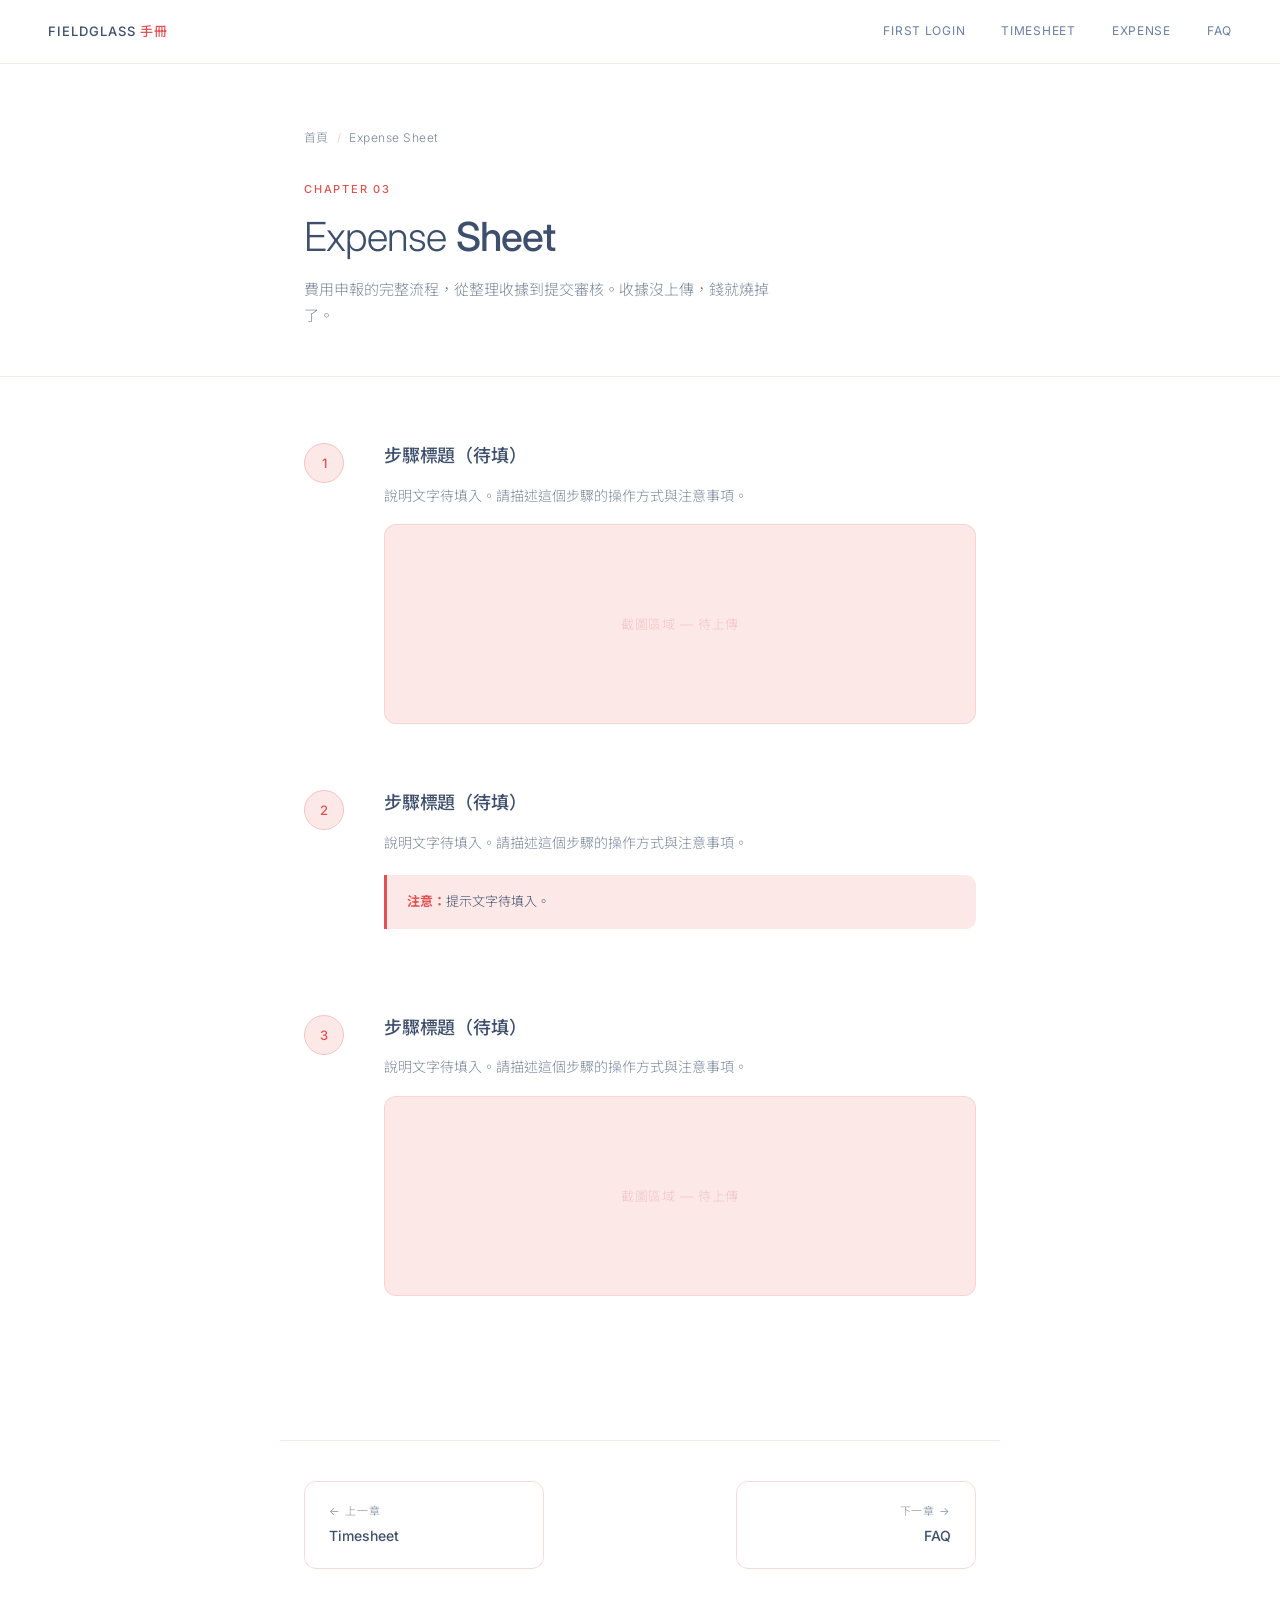
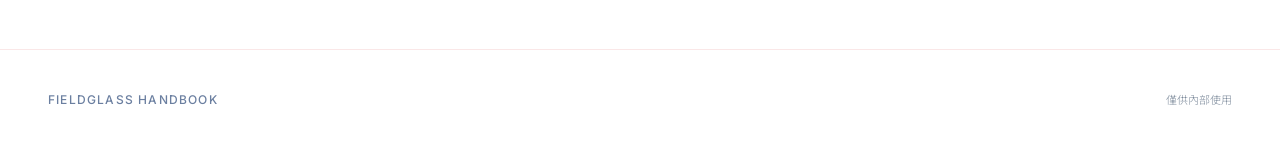
==== pages/expense.html @ a2a88990 "Add files via upload" ====
<!DOCTYPE html>
<html lang="zh-TW">
<head>
  <meta charset="UTF-8" />
  <meta name="viewport" content="width=device-width, initial-scale=1.0" />
  <title>Expense Sheet — Fieldglass 手冊</title>
  <link rel="stylesheet" href="../css/style.css" />
  <link rel="stylesheet" href="../css/inner.css" />
</head>
<body>
  <header>
    <a class="logo" href="../index.html">Fieldglass <span>手冊</span></a>
    <nav>
      <a href="login.html">First Login</a>
      <a href="timesheet.html">Timesheet</a>
      <a href="expense.html">Expense</a>
      <a href="faq.html">FAQ</a>
    </nav>
  </header>

  <section class="page-hero">
    <div class="page-hero-inner">
      <div class="breadcrumb">
        <a href="../index.html">首頁</a>
        <span class="breadcrumb-sep">/</span>
        <span>Expense Sheet</span>
      </div>
      <p class="page-eyebrow">Chapter 03</p>
      <h1 class="page-title">Expense <strong>Sheet</strong></h1>
      <p class="page-desc">費用申報的完整流程，從整理收據到提交審核。收據沒上傳，錢就燒掉了。</p>
    </div>
  </section>

  <div class="page-content">

    <div class="step">
      <div class="step-num">1</div>
      <div class="step-body">
        <h3>步驟標題（待填）</h3>
        <p>說明文字待填入。請描述這個步驟的操作方式與注意事項。</p>
        <div class="step-img">截圖區域 — 待上傳</div>
      </div>
    </div>

    <div class="step">
      <div class="step-num">2</div>
      <div class="step-body">
        <h3>步驟標題（待填）</h3>
        <p>說明文字待填入。請描述這個步驟的操作方式與注意事項。</p>
        <div class="note"><strong>注意：</strong>提示文字待填入。</div>
      </div>
    </div>

    <div class="step">
      <div class="step-num">3</div>
      <div class="step-body">
        <h3>步驟標題（待填）</h3>
        <p>說明文字待填入。請描述這個步驟的操作方式與注意事項。</p>
        <div class="step-img">截圖區域 — 待上傳</div>
      </div>
    </div>

  </div>

  <div class="page-nav">
    <a href="timesheet.html" class="prev">
      <span class="nav-direction">← 上一章</span>
      <span class="nav-title">Timesheet</span>
    </a>
    <a href="faq.html" class="next">
      <span class="nav-direction">下一章 →</span>
      <span class="nav-title">FAQ</span>
    </a>
  </div>

  <footer>
    <span class="footer-logo">Fieldglass Handbook</span>
    <span class="footer-copy">僅供內部使用</span>
  </footer>
</body>
</html>
---- css/style.css ----
@import url('https://fonts.googleapis.com/css2?family=Noto+Sans+TC:wght@300;400;500&family=Inter:wght@300;400;500&display=swap');

*, *::before, *::after {
  box-sizing: border-box;
  margin: 0;
  padding: 0;
}

:root {
  --pink-pale: #FDE8E8;
  --pink-mid: #F2C4C4;
  --navy: #3D4F6B;
  --navy-light: #6B7FA0;
  --red-accent: #E05252;
  --gold: #D4A84B;
  --green: #7BC67E;
  --white: #FFFFFF;
  --off-white: #FAFAF8;
  --text-main: #2C3A50;
  --text-sub: #7A8899;
}

html {
  font-size: 16px;
  scroll-behavior: smooth;
}

body {
  background: var(--white);
  color: var(--text-main);
  font-family: 'Inter', 'Noto Sans TC', sans-serif;
  font-weight: 300;
  line-height: 1.7;
  -webkit-font-smoothing: antialiased;
}

/* ── HEADER ── */
header {
  position: fixed;
  top: 0;
  left: 0;
  right: 0;
  z-index: 100;
  display: flex;
  align-items: center;
  justify-content: space-between;
  padding: 0 48px;
  height: 64px;
  background: rgba(255,255,255,0.88);
  backdrop-filter: blur(12px);
  border-bottom: 1px solid rgba(242,196,196,0.4);
}

.logo {
  font-size: 13px;
  font-weight: 500;
  letter-spacing: 0.08em;
  color: var(--navy);
  text-transform: uppercase;
  text-decoration: none;
}

.logo span {
  color: var(--red-accent);
}

nav {
  display: flex;
  gap: 36px;
}

nav a {
  font-size: 12px;
  font-weight: 400;
  letter-spacing: 0.06em;
  color: var(--navy-light);
  text-decoration: none;
  text-transform: uppercase;
  transition: color 0.2s ease;
}

nav a:hover {
  color: var(--red-accent);
}

/* ── HERO ── */
.hero {
  padding-top: 64px;
  min-height: 100vh;
  display: flex;
  flex-direction: column;
  align-items: center;
  justify-content: flex-start;
  background: var(--white);
}

.hero-text {
  padding: 72px 24px 48px;
  text-align: center;
  max-width: 480px;
}

.hero-eyebrow {
  font-size: 11px;
  font-weight: 500;
  letter-spacing: 0.16em;
  text-transform: uppercase;
  color: var(--red-accent);
  margin-bottom: 16px;
}

.hero-title {
  font-size: clamp(28px, 5vw, 42px);
  font-weight: 300;
  color: var(--navy);
  line-height: 1.25;
  letter-spacing: -0.01em;
  margin-bottom: 16px;
}

.hero-title strong {
  font-weight: 500;
}

.hero-sub {
  font-size: 14px;
  color: var(--text-sub);
  letter-spacing: 0.02em;
}

/* ── IMAGE MAP CONTAINER ── */
.map-container {
  position: relative;
  width: 100%;
  max-width: 560px;
  margin: 0 auto;
  padding: 0 24px 80px;
}

.map-container img {
  width: 100%;
  height: auto;
  display: block;
}

/* ── HOTSPOTS ── */
.hotspot {
  position: absolute;
  cursor: pointer;
  border-radius: 20px;
  transition: all 0.3s cubic-bezier(0.25, 0.46, 0.45, 0.94);
  text-decoration: none;
}

.hotspot::before {
  content: '';
  position: absolute;
  inset: 0;
  border-radius: 20px;
  background: var(--red-accent);
  opacity: 0;
  transition: opacity 0.3s ease;
}

.hotspot:hover::before {
  opacity: 0.08;
}

.hotspot-label {
  position: absolute;
  bottom: -36px;
  left: 50%;
  transform: translateX(-50%) translateY(4px);
  background: var(--navy);
  color: white;
  font-size: 11px;
  font-weight: 500;
  letter-spacing: 0.08em;
  text-transform: uppercase;
  padding: 6px 14px;
  border-radius: 20px;
  white-space: nowrap;
  opacity: 0;
  transition: all 0.25s ease;
  pointer-events: none;
}

.hotspot-label::before {
  content: '';
  position: absolute;
  top: -5px;
  left: 50%;
  transform: translateX(-50%);
  border: 5px solid transparent;
  border-bottom-color: var(--navy);
  border-top: none;
}

.hotspot:hover .hotspot-label {
  opacity: 1;
  transform: translateX(-50%) translateY(0);
}

/* hotspot positions — percentages of image */
/* Platform 1: First Login — top platform */
#hs-login {
  top: 2%;
  left: 5%;
  width: 72%;
  height: 22%;
}

/* Platform 2: Timesheet — right middle */
#hs-timesheet {
  top: 24%;
  left: 28%;
  width: 68%;
  height: 22%;
}

/* Platform 3: Expense Sheet — left middle-lower */
#hs-expense {
  top: 48%;
  left: 4%;
  width: 68%;
  height: 22%;
}

/* Platform 4: FAQ — bottom platform */
#hs-faq {
  top: 70%;
  left: 16%;
  width: 76%;
  height: 26%;
}

/* ── SECTION CARDS (below hero) ── */
.sections {
  background: var(--off-white);
  padding: 80px 24px;
}

.sections-inner {
  max-width: 800px;
  margin: 0 auto;
}

.sections-title {
  font-size: 11px;
  font-weight: 500;
  letter-spacing: 0.16em;
  text-transform: uppercase;
  color: var(--red-accent);
  text-align: center;
  margin-bottom: 48px;
}

.cards {
  display: grid;
  grid-template-columns: repeat(2, 1fr);
  gap: 20px;
}

.card {
  background: var(--white);
  border: 1px solid rgba(242,196,196,0.6);
  border-radius: 16px;
  padding: 32px 28px;
  text-decoration: none;
  color: inherit;
  transition: all 0.3s ease;
  display: block;
}

.card:hover {
  border-color: var(--pink-mid);
  transform: translateY(-3px);
  box-shadow: 0 12px 40px rgba(61,79,107,0.08);
}

.card-number {
  font-size: 11px;
  font-weight: 500;
  letter-spacing: 0.12em;
  color: var(--red-accent);
  margin-bottom: 12px;
}

.card-title {
  font-size: 17px;
  font-weight: 500;
  color: var(--navy);
  margin-bottom: 10px;
  letter-spacing: -0.01em;
}

.card-desc {
  font-size: 13px;
  color: var(--text-sub);
  line-height: 1.6;
}

.card-arrow {
  display: inline-block;
  margin-top: 20px;
  font-size: 12px;
  color: var(--red-accent);
  letter-spacing: 0.06em;
}

/* ── FOOTER ── */
footer {
  padding: 40px 48px;
  border-top: 1px solid rgba(242,196,196,0.4);
  display: flex;
  align-items: center;
  justify-content: space-between;
}

.footer-logo {
  font-size: 12px;
  font-weight: 500;
  letter-spacing: 0.1em;
  color: var(--navy-light);
  text-transform: uppercase;
}

.footer-copy {
  font-size: 11px;
  color: var(--text-sub);
}

/* ── RESPONSIVE ── */
@media (max-width: 640px) {
  header {
    padding: 0 20px;
  }

  nav {
    gap: 20px;
  }

  nav a {
    font-size: 11px;
  }

  .hero-text {
    padding: 48px 20px 32px;
  }

  .map-container {
    padding: 0 12px 60px;
  }

  .cards {
    grid-template-columns: 1fr;
  }

  footer {
    flex-direction: column;
    gap: 8px;
    text-align: center;
    padding: 32px 20px;
  }
}
---- css/inner.css ----
/* ── INNER PAGE ── */
.page-hero {
  padding-top: 64px;
  background: var(--white);
  border-bottom: 1px solid rgba(242,196,196,0.4);
}

.page-hero-inner {
  max-width: 720px;
  margin: 0 auto;
  padding: 64px 24px 48px;
}

.breadcrumb {
  display: flex;
  align-items: center;
  gap: 8px;
  font-size: 12px;
  color: var(--text-sub);
  margin-bottom: 32px;
  letter-spacing: 0.04em;
}

.breadcrumb a {
  color: var(--text-sub);
  text-decoration: none;
  transition: color 0.2s;
}

.breadcrumb a:hover {
  color: var(--red-accent);
}

.breadcrumb-sep {
  color: var(--pink-mid);
}

.page-eyebrow {
  font-size: 11px;
  font-weight: 500;
  letter-spacing: 0.16em;
  text-transform: uppercase;
  color: var(--red-accent);
  margin-bottom: 14px;
}

.page-title {
  font-size: clamp(28px, 5vw, 40px);
  font-weight: 300;
  color: var(--navy);
  letter-spacing: -0.02em;
  line-height: 1.2;
  margin-bottom: 16px;
}

.page-title strong {
  font-weight: 500;
}

.page-desc {
  font-size: 15px;
  color: var(--text-sub);
  max-width: 480px;
  line-height: 1.7;
}

/* ── CONTENT ── */
.page-content {
  max-width: 720px;
  margin: 0 auto;
  padding: 64px 24px 80px;
}

/* Step block */
.step {
  display: grid;
  grid-template-columns: 56px 1fr;
  gap: 0 24px;
  margin-bottom: 64px;
  align-items: start;
}

.step-num {
  width: 40px;
  height: 40px;
  border-radius: 50%;
  background: var(--pink-pale);
  border: 1px solid var(--pink-mid);
  display: flex;
  align-items: center;
  justify-content: center;
  font-size: 13px;
  font-weight: 500;
  color: var(--red-accent);
  flex-shrink: 0;
  margin-top: 2px;
}

.step-body h3 {
  font-size: 18px;
  font-weight: 500;
  color: var(--navy);
  margin-bottom: 12px;
  letter-spacing: -0.01em;
}

.step-body p {
  font-size: 14px;
  color: var(--text-sub);
  line-height: 1.75;
  margin-bottom: 16px;
}

.step-img {
  width: 100%;
  border-radius: 12px;
  border: 1px solid rgba(242,196,196,0.5);
  margin-top: 16px;
  background: var(--pink-pale);
  min-height: 200px;
  display: flex;
  align-items: center;
  justify-content: center;
  color: var(--pink-mid);
  font-size: 13px;
  letter-spacing: 0.04em;
}

/* Note / tip box */
.note {
  background: var(--pink-pale);
  border-left: 3px solid var(--red-accent);
  border-radius: 0 10px 10px 0;
  padding: 16px 20px;
  margin: 20px 0;
  font-size: 13px;
  color: var(--navy);
  line-height: 1.65;
}

.note strong {
  color: var(--red-accent);
}

/* ── PAGINATION ── */
.page-nav {
  max-width: 720px;
  margin: 0 auto;
  padding: 0 24px 80px;
  display: flex;
  justify-content: space-between;
  gap: 16px;
  border-top: 1px solid rgba(242,196,196,0.4);
  padding-top: 40px;
}

.page-nav a {
  display: flex;
  flex-direction: column;
  gap: 4px;
  text-decoration: none;
  padding: 20px 24px;
  border: 1px solid rgba(242,196,196,0.6);
  border-radius: 12px;
  flex: 1;
  transition: all 0.25s ease;
  max-width: 240px;
}

.page-nav a:hover {
  border-color: var(--pink-mid);
  background: var(--pink-pale);
}

.page-nav a.prev {
  align-items: flex-start;
}

.page-nav a.next {
  align-items: flex-end;
  margin-left: auto;
}

.nav-direction {
  font-size: 11px;
  color: var(--text-sub);
  letter-spacing: 0.08em;
  text-transform: uppercase;
}

.nav-title {
  font-size: 14px;
  font-weight: 500;
  color: var(--navy);
}

@media (max-width: 640px) {
  .step {
    grid-template-columns: 1fr;
  }

  .step-num {
    margin-bottom: 12px;
  }

  .page-nav {
    flex-direction: column;
  }

  .page-nav a {
    max-width: 100%;
  }

  .page-nav a.next {
    align-items: flex-start;
    margin-left: 0;
  }
}
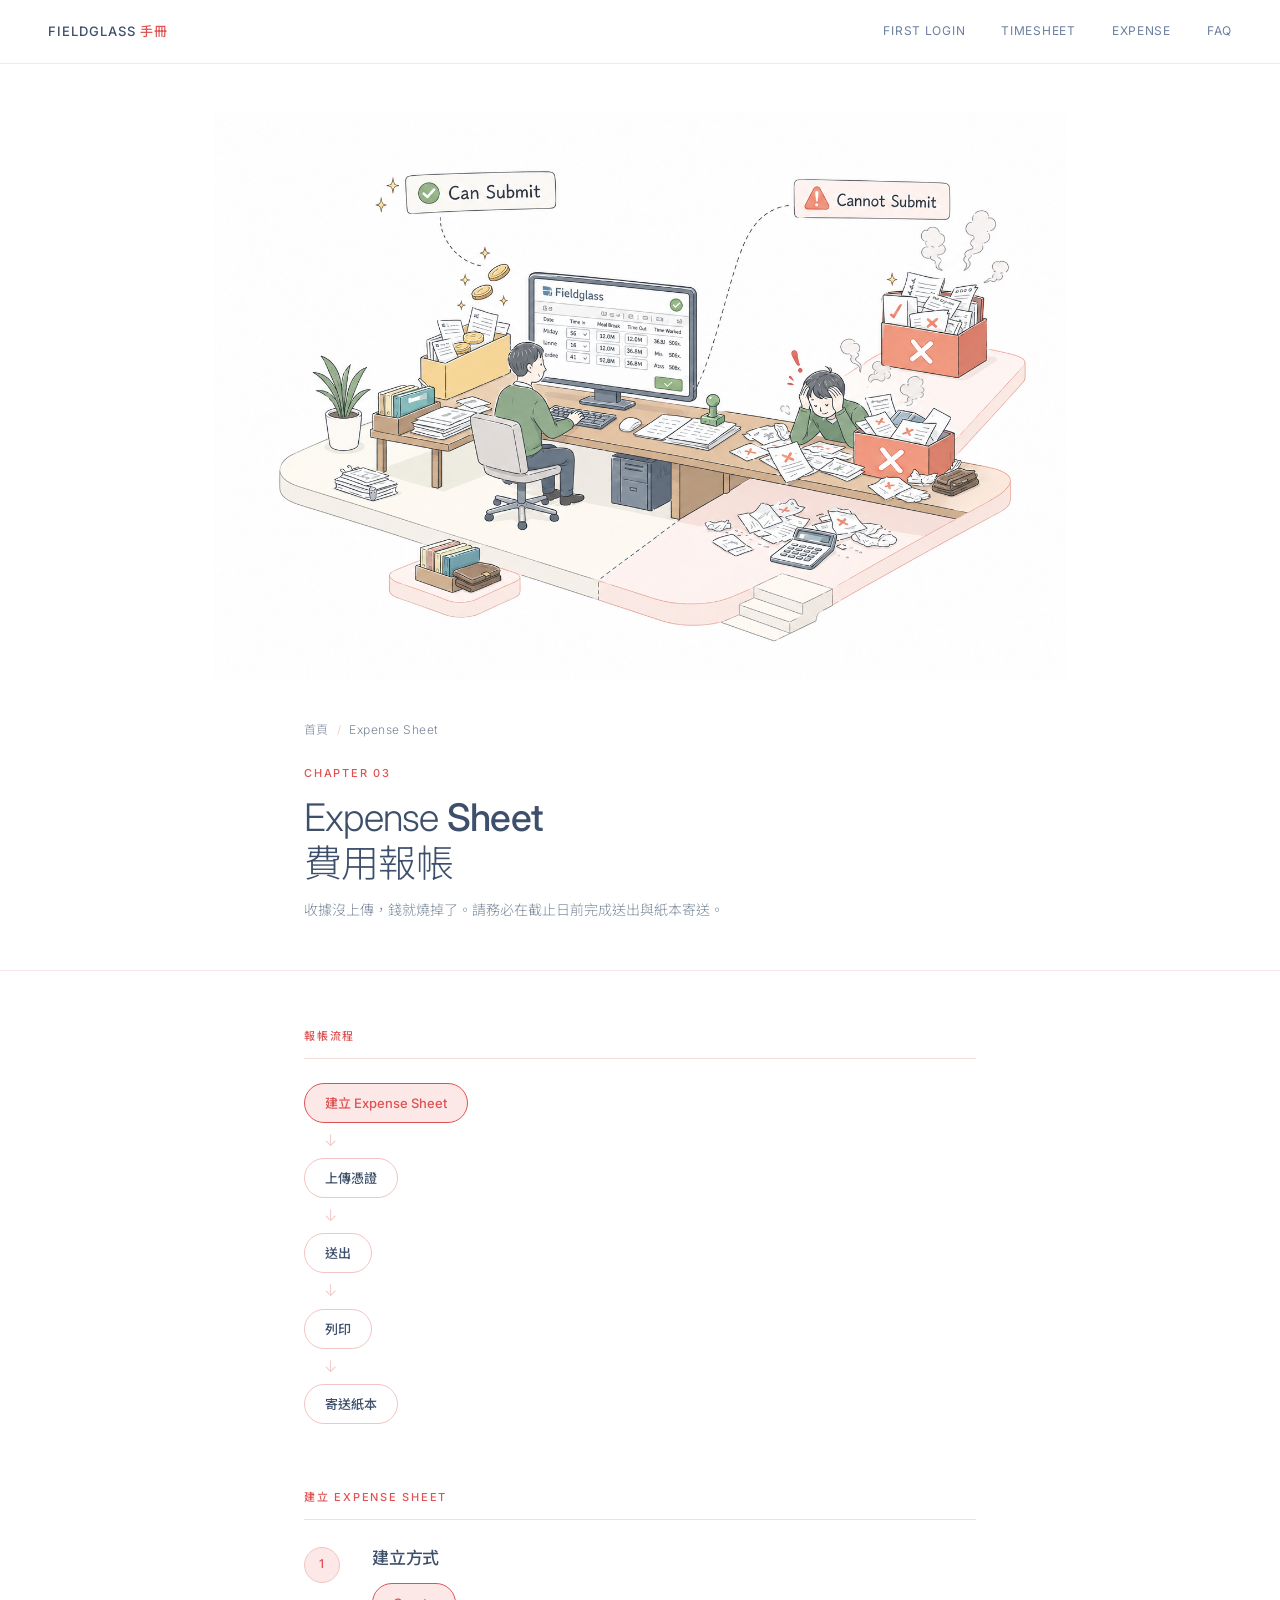
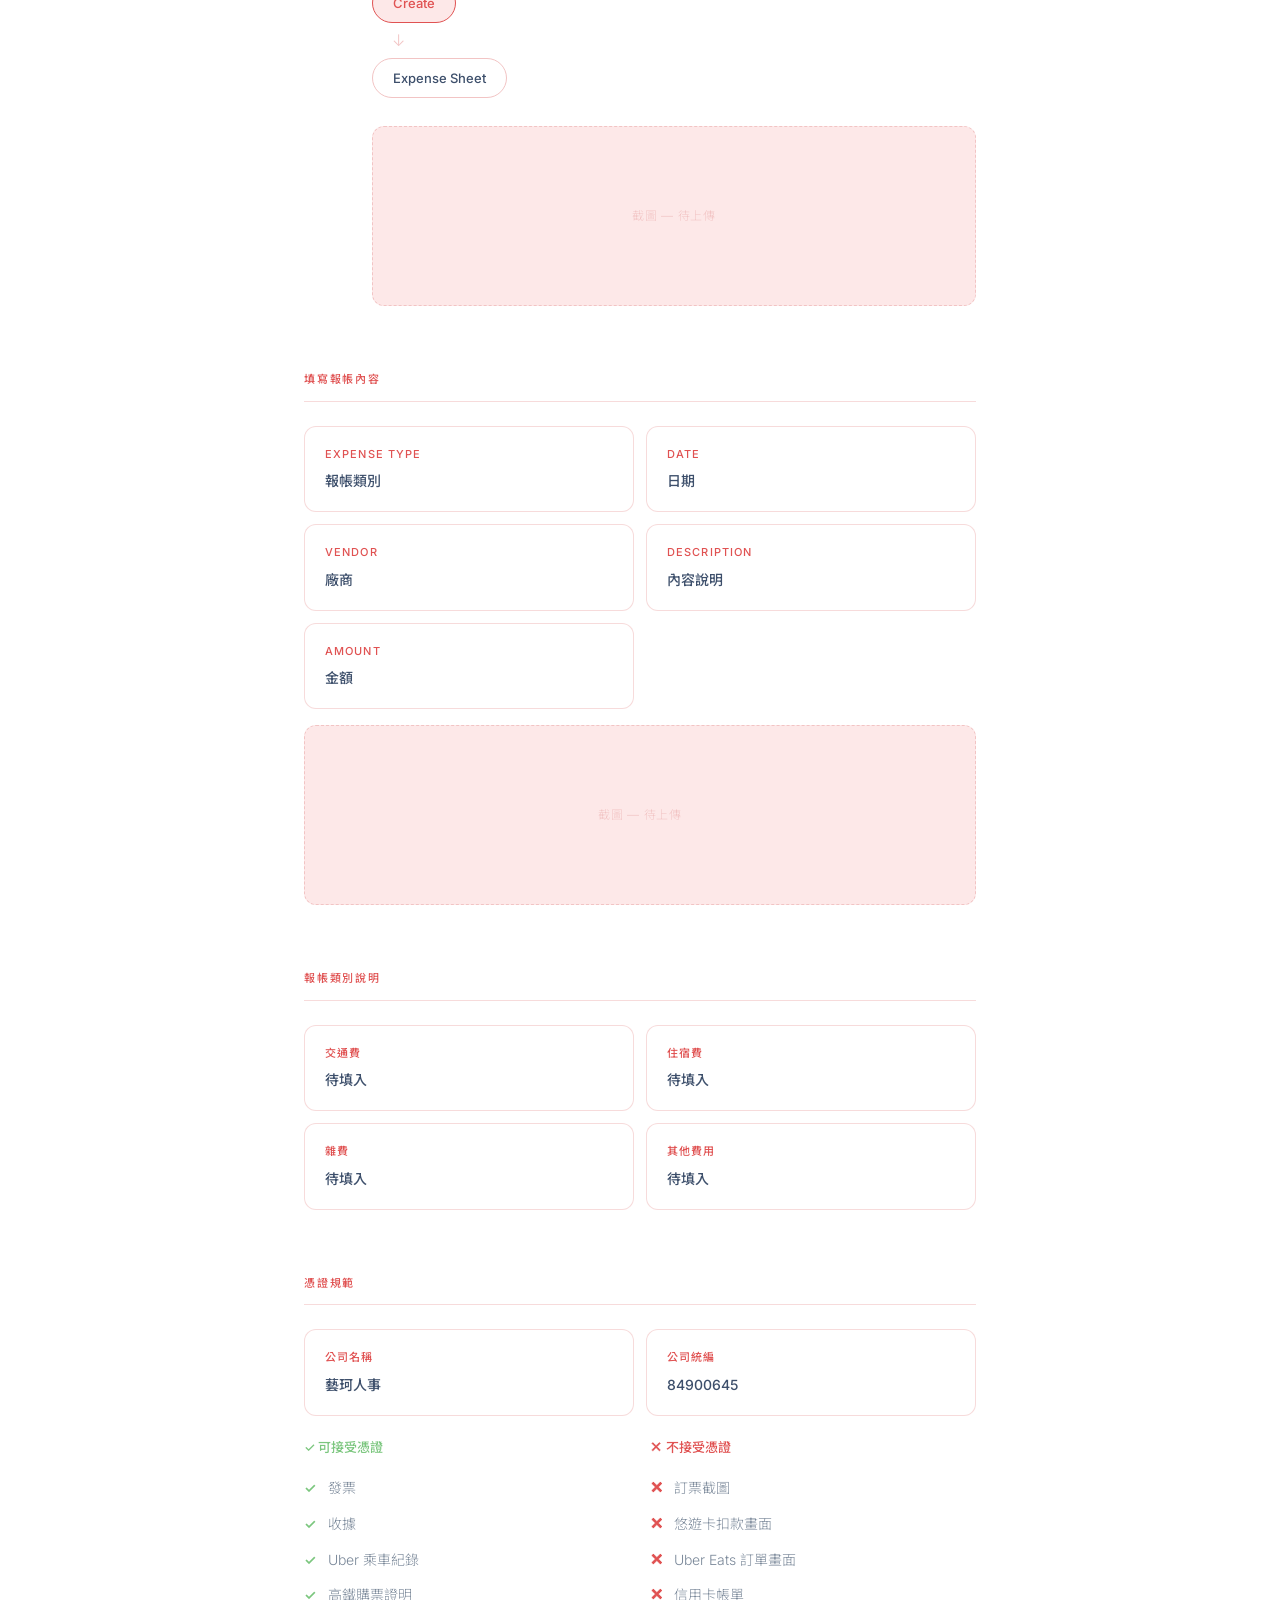
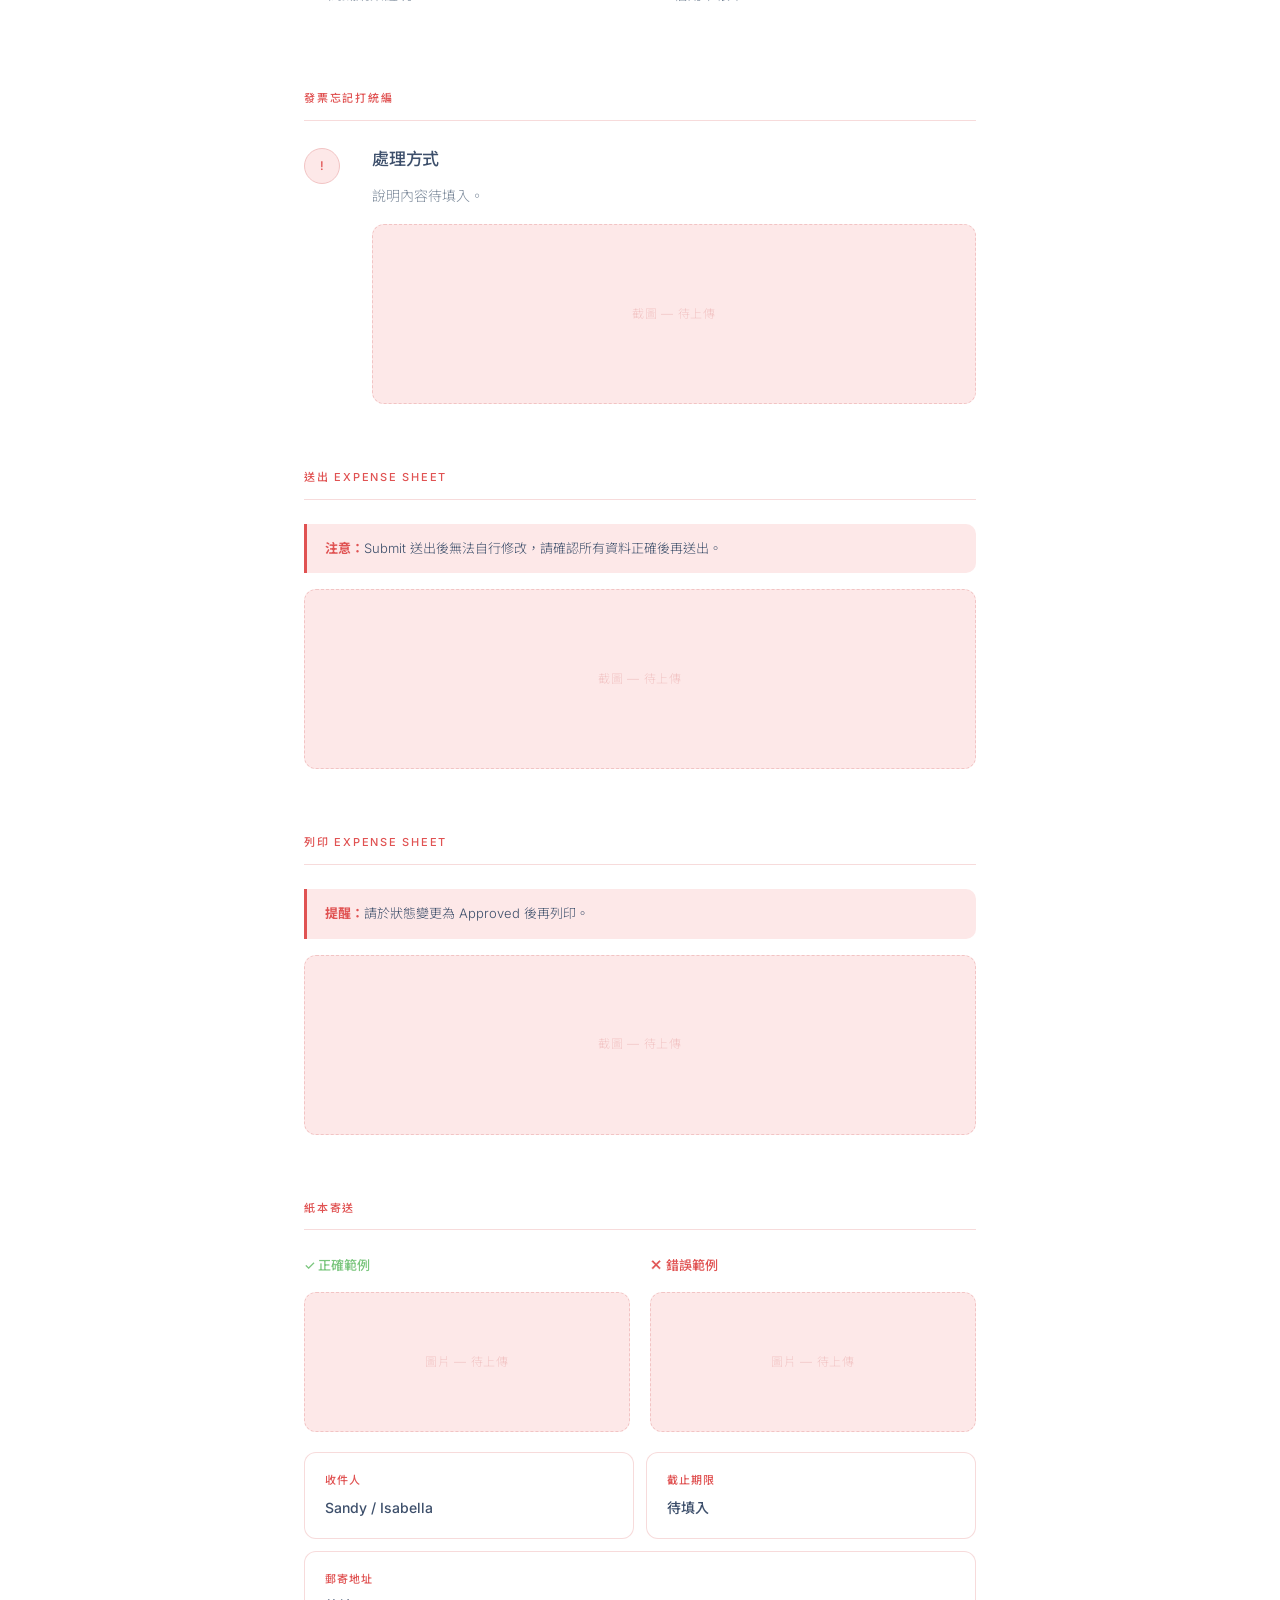
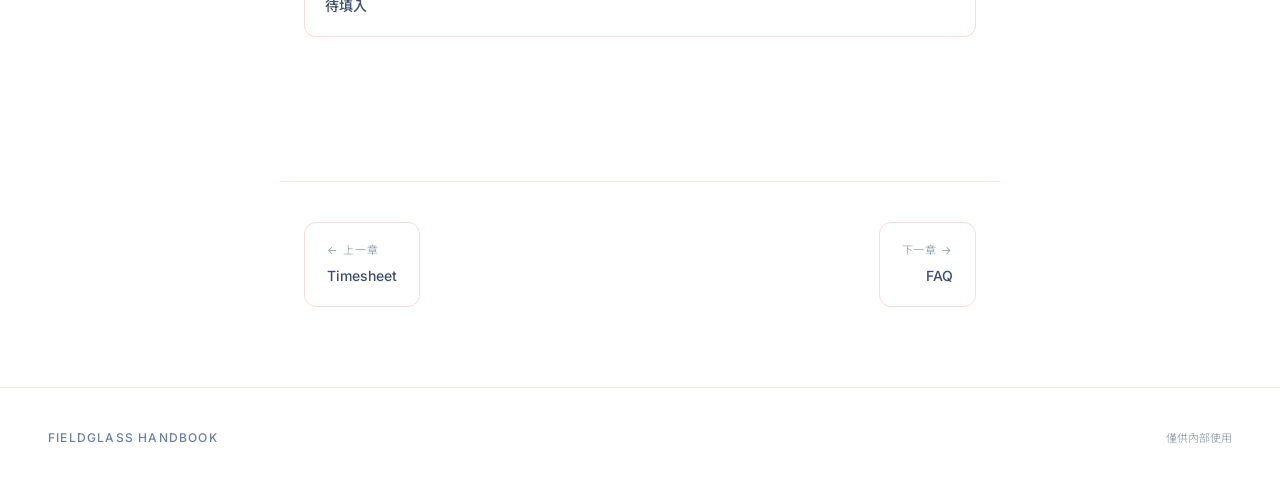
==== commit 553592c9: "Add files via upload" ====
--- a/pages/expense.html
+++ b/pages/expense.html
@@ -19,44 +19,185 @@
   </header>
 
   <section class="page-hero">
-    <div class="page-hero-inner">
+    <div class="page-hero-img">
+      <img src="../images/expense.png" alt="Expense Sheet" />
+    </div>
+    <div class="page-hero-text">
       <div class="breadcrumb">
         <a href="../index.html">首頁</a>
         <span class="breadcrumb-sep">/</span>
         <span>Expense Sheet</span>
       </div>
       <p class="page-eyebrow">Chapter 03</p>
-      <h1 class="page-title">Expense <strong>Sheet</strong></h1>
-      <p class="page-desc">費用申報的完整流程，從整理收據到提交審核。收據沒上傳，錢就燒掉了。</p>
+      <h1 class="page-title">Expense <strong>Sheet</strong><br>費用報帳</h1>
+      <p class="page-desc">收據沒上傳，錢就燒掉了。請務必在截止日前完成送出與紙本寄送。</p>
     </div>
   </section>
 
   <div class="page-content">
 
-    <div class="step">
-      <div class="step-num">1</div>
-      <div class="step-body">
-        <h3>步驟標題（待填）</h3>
-        <p>說明文字待填入。請描述這個步驟的操作方式與注意事項。</p>
-        <div class="step-img">截圖區域 — 待上傳</div>
-      </div>
-    </div>
-
-    <div class="step">
-      <div class="step-num">2</div>
-      <div class="step-body">
-        <h3>步驟標題（待填）</h3>
-        <p>說明文字待填入。請描述這個步驟的操作方式與注意事項。</p>
-        <div class="note"><strong>注意：</strong>提示文字待填入。</div>
-      </div>
-    </div>
-
-    <div class="step">
-      <div class="step-num">3</div>
-      <div class="step-body">
-        <h3>步驟標題（待填）</h3>
-        <p>說明文字待填入。請描述這個步驟的操作方式與注意事項。</p>
-        <div class="step-img">截圖區域 — 待上傳</div>
+    <!-- 流程 -->
+    <div class="content-section">
+      <p class="section-label">報帳流程</p>
+      <div class="flow">
+        <div class="flow-item"><div class="flow-bubble active">建立 Expense Sheet</div></div>
+        <div class="flow-item"><div class="flow-arrow">↓</div></div>
+        <div class="flow-item"><div class="flow-bubble">上傳憑證</div></div>
+        <div class="flow-item"><div class="flow-arrow">↓</div></div>
+        <div class="flow-item"><div class="flow-bubble">送出</div></div>
+        <div class="flow-item"><div class="flow-arrow">↓</div></div>
+        <div class="flow-item"><div class="flow-bubble">列印</div></div>
+        <div class="flow-item"><div class="flow-arrow">↓</div></div>
+        <div class="flow-item"><div class="flow-bubble">寄送紙本</div></div>
+      </div>
+    </div>
+
+    <!-- 建立 -->
+    <div class="content-section">
+      <p class="section-label">建立 Expense Sheet</p>
+      <div class="step">
+        <div class="step-num">1</div>
+        <div class="step-body">
+          <h3>建立方式</h3>
+          <div class="flow" style="margin-top:8px">
+            <div class="flow-item"><div class="flow-bubble active">Create</div></div>
+            <div class="flow-item"><div class="flow-arrow">↓</div></div>
+            <div class="flow-item"><div class="flow-bubble">Expense Sheet</div></div>
+          </div>
+          <div class="img-placeholder">截圖 — 待上傳</div>
+        </div>
+      </div>
+    </div>
+
+    <!-- 填寫內容 -->
+    <div class="content-section">
+      <p class="section-label">填寫報帳內容</p>
+      <div class="info-grid">
+        <div class="info-card">
+          <div class="info-card-label">Expense Type</div>
+          <div class="info-card-value">報帳類別</div>
+        </div>
+        <div class="info-card">
+          <div class="info-card-label">Date</div>
+          <div class="info-card-value">日期</div>
+        </div>
+        <div class="info-card">
+          <div class="info-card-label">Vendor</div>
+          <div class="info-card-value">廠商</div>
+        </div>
+        <div class="info-card">
+          <div class="info-card-label">Description</div>
+          <div class="info-card-value">內容說明</div>
+        </div>
+        <div class="info-card">
+          <div class="info-card-label">Amount</div>
+          <div class="info-card-value">金額</div>
+        </div>
+      </div>
+      <div class="img-placeholder">截圖 — 待上傳</div>
+    </div>
+
+    <!-- 報帳類別 -->
+    <div class="content-section">
+      <p class="section-label">報帳類別說明</p>
+      <div class="info-grid">
+        <div class="info-card"><div class="info-card-label">交通費</div><div class="info-card-value">待填入</div></div>
+        <div class="info-card"><div class="info-card-label">住宿費</div><div class="info-card-value">待填入</div></div>
+        <div class="info-card"><div class="info-card-label">雜費</div><div class="info-card-value">待填入</div></div>
+        <div class="info-card"><div class="info-card-label">其他費用</div><div class="info-card-value">待填入</div></div>
+      </div>
+    </div>
+
+    <!-- 憑證規範 -->
+    <div class="content-section">
+      <p class="section-label">憑證規範</p>
+      <div class="info-grid">
+        <div class="info-card">
+          <div class="info-card-label">公司名稱</div>
+          <div class="info-card-value">藝珂人事</div>
+        </div>
+        <div class="info-card">
+          <div class="info-card-label">公司統編</div>
+          <div class="info-card-value">84900645</div>
+        </div>
+      </div>
+
+      <div style="display:grid;grid-template-columns:1fr 1fr;gap:20px;margin-top:20px">
+        <div>
+          <p style="font-size:13px;font-weight:500;color:var(--green);margin-bottom:10px">✓ 可接受憑證</p>
+          <ul class="check-list accept">
+            <li>發票</li>
+            <li>收據</li>
+            <li>Uber 乘車紀錄</li>
+            <li>高鐵購票證明</li>
+          </ul>
+        </div>
+        <div>
+          <p style="font-size:13px;font-weight:500;color:var(--red-accent);margin-bottom:10px">✕ 不接受憑證</p>
+          <ul class="check-list reject">
+            <li>訂票截圖</li>
+            <li>悠遊卡扣款畫面</li>
+            <li>Uber Eats 訂單畫面</li>
+            <li>信用卡帳單</li>
+          </ul>
+        </div>
+      </div>
+    </div>
+
+    <!-- 忘記打統編 -->
+    <div class="content-section">
+      <p class="section-label">發票忘記打統編</p>
+      <div class="step">
+        <div class="step-num">!</div>
+        <div class="step-body">
+          <h3>處理方式</h3>
+          <p>說明內容待填入。</p>
+          <div class="img-placeholder">截圖 — 待上傳</div>
+        </div>
+      </div>
+    </div>
+
+    <!-- 送出 -->
+    <div class="content-section">
+      <p class="section-label">送出 Expense Sheet</p>
+      <div class="note"><strong>注意：</strong>Submit 送出後無法自行修改，請確認所有資料正確後再送出。</div>
+      <div class="img-placeholder">截圖 — 待上傳</div>
+    </div>
+
+    <!-- 列印 -->
+    <div class="content-section">
+      <p class="section-label">列印 Expense Sheet</p>
+      <div class="note"><strong>提醒：</strong>請於狀態變更為 Approved 後再列印。</div>
+      <div class="img-placeholder">截圖 — 待上傳</div>
+    </div>
+
+    <!-- 紙本寄送 -->
+    <div class="content-section">
+      <p class="section-label">紙本寄送</p>
+      <div style="display:grid;grid-template-columns:1fr 1fr;gap:20px;margin-bottom:20px">
+        <div>
+          <p style="font-size:13px;font-weight:500;color:var(--green);margin-bottom:10px">✓ 正確範例</p>
+          <div class="img-placeholder" style="min-height:140px">圖片 — 待上傳</div>
+        </div>
+        <div>
+          <p style="font-size:13px;font-weight:500;color:var(--red-accent);margin-bottom:10px">✕ 錯誤範例</p>
+          <div class="img-placeholder" style="min-height:140px">圖片 — 待上傳</div>
+        </div>
+      </div>
+
+      <div class="info-grid">
+        <div class="info-card">
+          <div class="info-card-label">收件人</div>
+          <div class="info-card-value">Sandy / Isabella</div>
+        </div>
+        <div class="info-card">
+          <div class="info-card-label">截止期限</div>
+          <div class="info-card-value">待填入</div>
+        </div>
+        <div class="info-card" style="grid-column:1/-1">
+          <div class="info-card-label">郵寄地址</div>
+          <div class="info-card-value">待填入</div>
+        </div>
       </div>
     </div>
 
@@ -77,5 +218,7 @@
     <span class="footer-logo">Fieldglass Handbook</span>
     <span class="footer-copy">僅供內部使用</span>
   </footer>
+
+  <script src="../js/accordion.js"></script>
 </body>
 </html>
--- a/css/style.css
+++ b/css/style.css
@@ -201,37 +201,9 @@
   transform: translateX(-50%) translateY(0);
 }
 
-/* hotspot positions — percentages of image */
-/* Platform 1: First Login — top platform */
-#hs-login {
-  top: 2%;
-  left: 5%;
-  width: 72%;
-  height: 22%;
-}
-
-/* Platform 2: Timesheet — right middle */
-#hs-timesheet {
-  top: 24%;
-  left: 28%;
-  width: 68%;
-  height: 22%;
-}
-
-/* Platform 3: Expense Sheet — left middle-lower */
-#hs-expense {
-  top: 48%;
-  left: 4%;
-  width: 68%;
-  height: 22%;
-}
-
-/* Platform 4: FAQ — bottom platform */
-#hs-faq {
-  top: 70%;
-  left: 16%;
-  width: 76%;
-  height: 26%;
+/* hotspot positions — set by JS, just base styles here */
+.hotspot {
+  position: absolute;
 }
 
 /* ── SECTION CARDS (below hero) ── */
--- a/css/inner.css
+++ b/css/inner.css
@@ -1,14 +1,30 @@
-/* ── INNER PAGE ── */
+@import url('https://fonts.googleapis.com/css2?family=Noto+Sans+TC:wght@300;400;500&family=Inter:wght@300;400;500&display=swap');
+
+/* ── PAGE HERO ── */
 .page-hero {
   padding-top: 64px;
   background: var(--white);
   border-bottom: 1px solid rgba(242,196,196,0.4);
 }
 
-.page-hero-inner {
+.page-hero-img {
+  width: 100%;
+  max-width: 900px;
+  margin: 0 auto;
+  display: block;
+  padding: 48px 24px 0;
+}
+
+.page-hero-img img {
+  width: 100%;
+  height: auto;
+  display: block;
+}
+
+.page-hero-text {
   max-width: 720px;
   margin: 0 auto;
-  padding: 64px 24px 48px;
+  padding: 40px 24px 48px;
 }
 
 .breadcrumb {
@@ -17,7 +33,7 @@
   gap: 8px;
   font-size: 12px;
   color: var(--text-sub);
-  margin-bottom: 32px;
+  margin-bottom: 24px;
   letter-spacing: 0.04em;
 }
 
@@ -27,13 +43,9 @@
   transition: color 0.2s;
 }
 
-.breadcrumb a:hover {
-  color: var(--red-accent);
-}
-
-.breadcrumb-sep {
-  color: var(--pink-mid);
-}
+.breadcrumb a:hover { color: var(--red-accent); }
+
+.breadcrumb-sep { color: var(--pink-mid); }
 
 .page-eyebrow {
   font-size: 11px;
@@ -41,117 +53,434 @@
   letter-spacing: 0.16em;
   text-transform: uppercase;
   color: var(--red-accent);
-  margin-bottom: 14px;
+  margin-bottom: 12px;
 }
 
 .page-title {
-  font-size: clamp(28px, 5vw, 40px);
+  font-size: clamp(26px, 4vw, 38px);
   font-weight: 300;
   color: var(--navy);
   letter-spacing: -0.02em;
   line-height: 1.2;
-  margin-bottom: 16px;
-}
-
-.page-title strong {
-  font-weight: 500;
-}
+  margin-bottom: 12px;
+}
+
+.page-title strong { font-weight: 500; }
 
 .page-desc {
-  font-size: 15px;
-  color: var(--text-sub);
-  max-width: 480px;
+  font-size: 14px;
+  color: var(--text-sub);
   line-height: 1.7;
 }
 
-/* ── CONTENT ── */
+/* ── CONTENT WRAPPER ── */
 .page-content {
   max-width: 720px;
   margin: 0 auto;
-  padding: 64px 24px 80px;
-}
-
-/* Step block */
+  padding: 56px 24px 80px;
+}
+
+/* ── SECTION DIVIDER ── */
+.content-section {
+  margin-bottom: 64px;
+}
+
+.section-label {
+  font-size: 11px;
+  font-weight: 500;
+  letter-spacing: 0.16em;
+  text-transform: uppercase;
+  color: var(--red-accent);
+  margin-bottom: 24px;
+  padding-bottom: 12px;
+  border-bottom: 1px solid rgba(242,196,196,0.6);
+}
+
+/* ── INTRO BLOCK ── */
+.intro-block {
+  background: var(--pink-pale);
+  border-radius: 16px;
+  padding: 28px 32px;
+  margin-bottom: 20px;
+}
+
+.intro-block h3 {
+  font-size: 15px;
+  font-weight: 500;
+  color: var(--navy);
+  margin-bottom: 12px;
+}
+
+.intro-block ul {
+  list-style: none;
+  padding: 0;
+}
+
+.intro-block ul li {
+  font-size: 14px;
+  color: var(--text-sub);
+  padding: 5px 0;
+  padding-left: 18px;
+  position: relative;
+}
+
+.intro-block ul li::before {
+  content: '·';
+  position: absolute;
+  left: 0;
+  color: var(--red-accent);
+  font-size: 18px;
+  line-height: 1.2;
+}
+
+/* ── STEP BLOCK ── */
 .step {
   display: grid;
-  grid-template-columns: 56px 1fr;
-  gap: 0 24px;
-  margin-bottom: 64px;
+  grid-template-columns: 48px 1fr;
+  gap: 0 20px;
+  margin-bottom: 48px;
   align-items: start;
 }
 
 .step-num {
-  width: 40px;
-  height: 40px;
+  width: 36px;
+  height: 36px;
   border-radius: 50%;
   background: var(--pink-pale);
   border: 1px solid var(--pink-mid);
   display: flex;
   align-items: center;
   justify-content: center;
+  font-size: 12px;
+  font-weight: 500;
+  color: var(--red-accent);
+  flex-shrink: 0;
+  margin-top: 3px;
+  letter-spacing: 0.04em;
+}
+
+.step-body h3 {
+  font-size: 17px;
+  font-weight: 500;
+  color: var(--navy);
+  margin-bottom: 10px;
+  letter-spacing: -0.01em;
+}
+
+.step-body p {
+  font-size: 14px;
+  color: var(--text-sub);
+  line-height: 1.75;
+  margin-bottom: 12px;
+}
+
+.step-body ul {
+  list-style: none;
+  padding: 0;
+  margin-bottom: 16px;
+}
+
+.step-body ul li {
+  font-size: 14px;
+  color: var(--text-sub);
+  padding: 5px 0 5px 18px;
+  position: relative;
+}
+
+.step-body ul li::before {
+  content: '·';
+  position: absolute;
+  left: 0;
+  color: var(--red-accent);
+  font-size: 18px;
+  line-height: 1.2;
+}
+
+/* ── FLOW DIAGRAM ── */
+.flow {
+  display: flex;
+  flex-direction: column;
+  align-items: flex-start;
+  gap: 0;
+  margin: 20px 0 28px;
+}
+
+.flow-item {
+  display: flex;
+  align-items: center;
+  gap: 12px;
+}
+
+.flow-bubble {
+  background: var(--white);
+  border: 1px solid var(--pink-mid);
+  border-radius: 24px;
+  padding: 8px 20px;
   font-size: 13px;
   font-weight: 500;
-  color: var(--red-accent);
-  flex-shrink: 0;
-  margin-top: 2px;
-}
-
-.step-body h3 {
-  font-size: 18px;
-  font-weight: 500;
-  color: var(--navy);
-  margin-bottom: 12px;
-  letter-spacing: -0.01em;
-}
-
-.step-body p {
-  font-size: 14px;
-  color: var(--text-sub);
-  line-height: 1.75;
-  margin-bottom: 16px;
-}
-
-.step-img {
+  color: var(--navy);
+  white-space: nowrap;
+}
+
+.flow-bubble.active {
+  background: var(--pink-pale);
+  border-color: var(--red-accent);
+  color: var(--red-accent);
+}
+
+.flow-arrow {
+  font-size: 16px;
+  color: var(--pink-mid);
+  padding: 4px 0 4px 20px;
+}
+
+/* ── INFO GRID ── */
+.info-grid {
+  display: grid;
+  grid-template-columns: repeat(2, 1fr);
+  gap: 12px;
+  margin: 16px 0;
+}
+
+.info-card {
+  background: var(--white);
+  border: 1px solid rgba(242,196,196,0.6);
+  border-radius: 12px;
+  padding: 18px 20px;
+}
+
+.info-card-label {
+  font-size: 11px;
+  font-weight: 500;
+  letter-spacing: 0.1em;
+  text-transform: uppercase;
+  color: var(--red-accent);
+  margin-bottom: 6px;
+}
+
+.info-card-value {
+  font-size: 14px;
+  font-weight: 500;
+  color: var(--navy);
+}
+
+.info-card-sub {
+  font-size: 12px;
+  color: var(--text-sub);
+  margin-top: 4px;
+}
+
+/* ── NOTE BOX ── */
+.note {
+  background: var(--pink-pale);
+  border-left: 3px solid var(--red-accent);
+  border-radius: 0 10px 10px 0;
+  padding: 14px 18px;
+  margin: 16px 0;
+  font-size: 13px;
+  color: var(--navy);
+  line-height: 1.65;
+}
+
+.note strong { color: var(--red-accent); }
+
+/* ── IMAGE PLACEHOLDER ── */
+.img-placeholder {
   width: 100%;
   border-radius: 12px;
-  border: 1px solid rgba(242,196,196,0.5);
+  border: 1px dashed var(--pink-mid);
   margin-top: 16px;
   background: var(--pink-pale);
-  min-height: 200px;
+  min-height: 180px;
   display: flex;
   align-items: center;
   justify-content: center;
   color: var(--pink-mid);
+  font-size: 12px;
+  letter-spacing: 0.06em;
+}
+
+/* ── STATUS TAGS ── */
+.status-list {
+  display: flex;
+  flex-direction: column;
+  gap: 10px;
+  margin: 16px 0;
+}
+
+.status-item {
+  display: flex;
+  align-items: flex-start;
+  gap: 14px;
+}
+
+.status-tag {
+  font-size: 11px;
+  font-weight: 500;
+  letter-spacing: 0.06em;
+  padding: 4px 12px;
+  border-radius: 20px;
+  white-space: nowrap;
+  flex-shrink: 0;
+}
+
+.status-tag.pending {
+  background: #FFF3CD;
+  color: #8B6914;
+}
+
+.status-tag.approved {
+  background: #D4EDDA;
+  color: #2D6A4F;
+}
+
+.status-tag.paid {
+  background: var(--pink-pale);
+  color: var(--red-accent);
+}
+
+.status-desc {
   font-size: 13px;
+  color: var(--text-sub);
+  padding-top: 3px;
+  line-height: 1.5;
+}
+
+/* ── ACCEPT / REJECT LIST ── */
+.check-list {
+  list-style: none;
+  padding: 0;
+  margin: 12px 0;
+}
+
+.check-list li {
+  font-size: 14px;
+  color: var(--text-sub);
+  padding: 6px 0 6px 24px;
+  position: relative;
+}
+
+.check-list.accept li::before {
+  content: '✓';
+  position: absolute;
+  left: 0;
+  color: var(--green);
+  font-weight: 600;
+}
+
+.check-list.reject li::before {
+  content: '✕';
+  position: absolute;
+  left: 0;
+  color: var(--red-accent);
+  font-weight: 600;
+}
+
+/* ── ACCORDION (FAQ) ── */
+.accordion {
+  border: 1px solid rgba(242,196,196,0.6);
+  border-radius: 14px;
+  overflow: hidden;
+  margin-bottom: 12px;
+}
+
+.accordion-header {
+  width: 100%;
+  background: var(--white);
+  border: none;
+  padding: 18px 24px;
+  text-align: left;
+  cursor: pointer;
+  display: flex;
+  align-items: center;
+  justify-content: space-between;
+  gap: 16px;
+  transition: background 0.2s;
+}
+
+.accordion-header:hover {
+  background: var(--pink-pale);
+}
+
+.accordion-question {
+  font-size: 14px;
+  font-weight: 500;
+  color: var(--navy);
+  line-height: 1.4;
+}
+
+.accordion-icon {
+  flex-shrink: 0;
+  width: 20px;
+  height: 20px;
+  border-radius: 50%;
+  background: var(--pink-pale);
+  border: 1px solid var(--pink-mid);
+  display: flex;
+  align-items: center;
+  justify-content: center;
+  font-size: 14px;
+  color: var(--red-accent);
+  transition: transform 0.25s ease;
+  line-height: 1;
+}
+
+.accordion.open .accordion-icon {
+  transform: rotate(45deg);
+}
+
+.accordion-body {
+  max-height: 0;
+  overflow: hidden;
+  transition: max-height 0.3s ease;
+}
+
+.accordion-body-inner {
+  padding: 0 24px 20px;
+  font-size: 14px;
+  color: var(--text-sub);
+  line-height: 1.75;
+  border-top: 1px solid rgba(242,196,196,0.4);
+  padding-top: 16px;
+}
+
+/* ── CONTACT CARD ── */
+.contact-grid {
+  display: grid;
+  grid-template-columns: repeat(2, 1fr);
+  gap: 16px;
+  margin-top: 16px;
+}
+
+.contact-card {
+  background: var(--pink-pale);
+  border-radius: 14px;
+  padding: 24px;
+  text-align: center;
+}
+
+.contact-name {
+  font-size: 16px;
+  font-weight: 500;
+  color: var(--navy);
+  margin-bottom: 4px;
+}
+
+.contact-role {
+  font-size: 12px;
+  color: var(--text-sub);
   letter-spacing: 0.04em;
 }
 
-/* Note / tip box */
-.note {
-  background: var(--pink-pale);
-  border-left: 3px solid var(--red-accent);
-  border-radius: 0 10px 10px 0;
-  padding: 16px 20px;
-  margin: 20px 0;
-  font-size: 13px;
-  color: var(--navy);
-  line-height: 1.65;
-}
-
-.note strong {
-  color: var(--red-accent);
-}
-
-/* ── PAGINATION ── */
+/* ── PAGE NAV ── */
 .page-nav {
   max-width: 720px;
   margin: 0 auto;
-  padding: 0 24px 80px;
+  padding: 40px 24px 80px;
   display: flex;
   justify-content: space-between;
   gap: 16px;
   border-top: 1px solid rgba(242,196,196,0.4);
-  padding-top: 40px;
 }
 
 .page-nav a {
@@ -159,12 +488,11 @@
   flex-direction: column;
   gap: 4px;
   text-decoration: none;
-  padding: 20px 24px;
+  padding: 18px 22px;
   border: 1px solid rgba(242,196,196,0.6);
   border-radius: 12px;
-  flex: 1;
   transition: all 0.25s ease;
-  max-width: 240px;
+  max-width: 220px;
 }
 
 .page-nav a:hover {
@@ -172,14 +500,8 @@
   background: var(--pink-pale);
 }
 
-.page-nav a.prev {
-  align-items: flex-start;
-}
-
-.page-nav a.next {
-  align-items: flex-end;
-  margin-left: auto;
-}
+.page-nav a.next { margin-left: auto; align-items: flex-end; }
+.page-nav a.prev { align-items: flex-start; }
 
 .nav-direction {
   font-size: 11px;
@@ -194,25 +516,13 @@
   color: var(--navy);
 }
 
+/* ── RESPONSIVE ── */
 @media (max-width: 640px) {
-  .step {
-    grid-template-columns: 1fr;
-  }
-
-  .step-num {
-    margin-bottom: 12px;
-  }
-
-  .page-nav {
-    flex-direction: column;
-  }
-
-  .page-nav a {
-    max-width: 100%;
-  }
-
-  .page-nav a.next {
-    align-items: flex-start;
-    margin-left: 0;
-  }
-}
+  .step { grid-template-columns: 1fr; }
+  .step-num { margin-bottom: 10px; }
+  .info-grid { grid-template-columns: 1fr; }
+  .contact-grid { grid-template-columns: 1fr; }
+  .page-nav { flex-direction: column; }
+  .page-nav a { max-width: 100%; }
+  .page-nav a.next { align-items: flex-start; margin-left: 0; }
+}
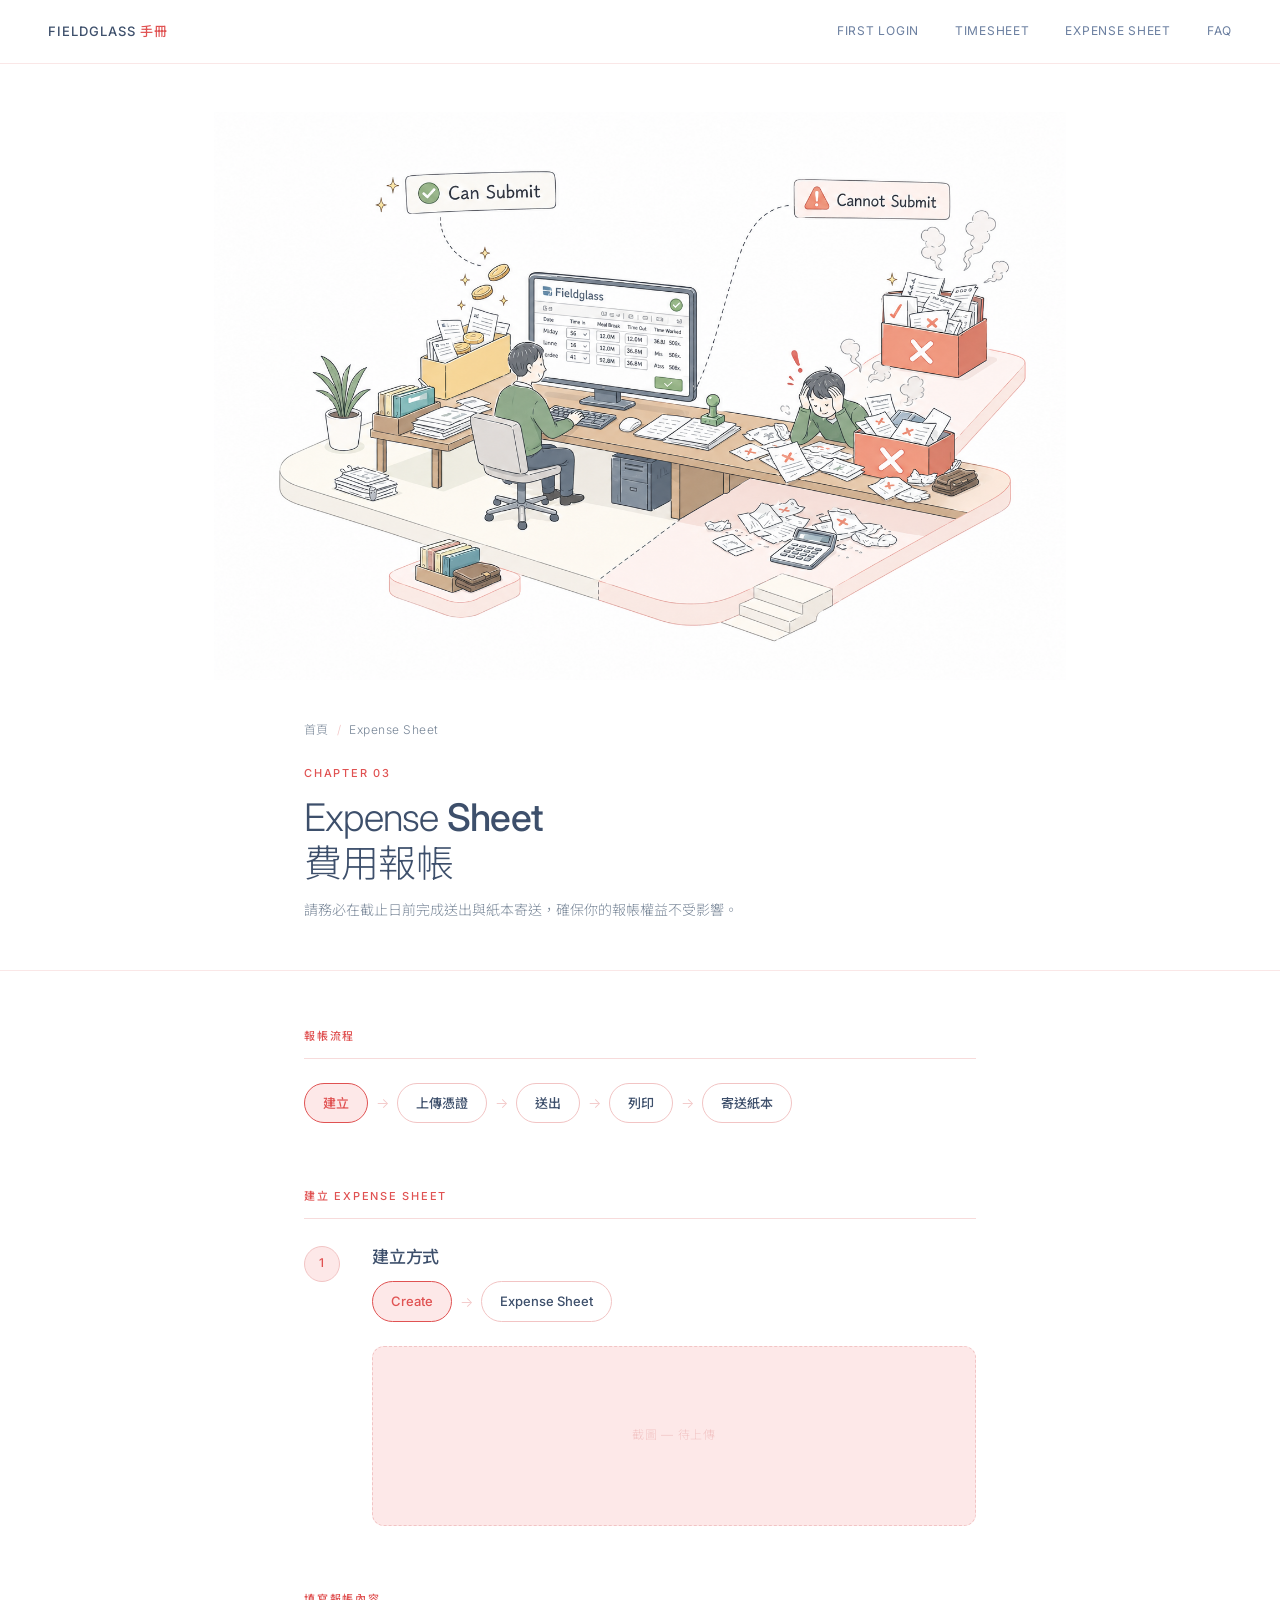
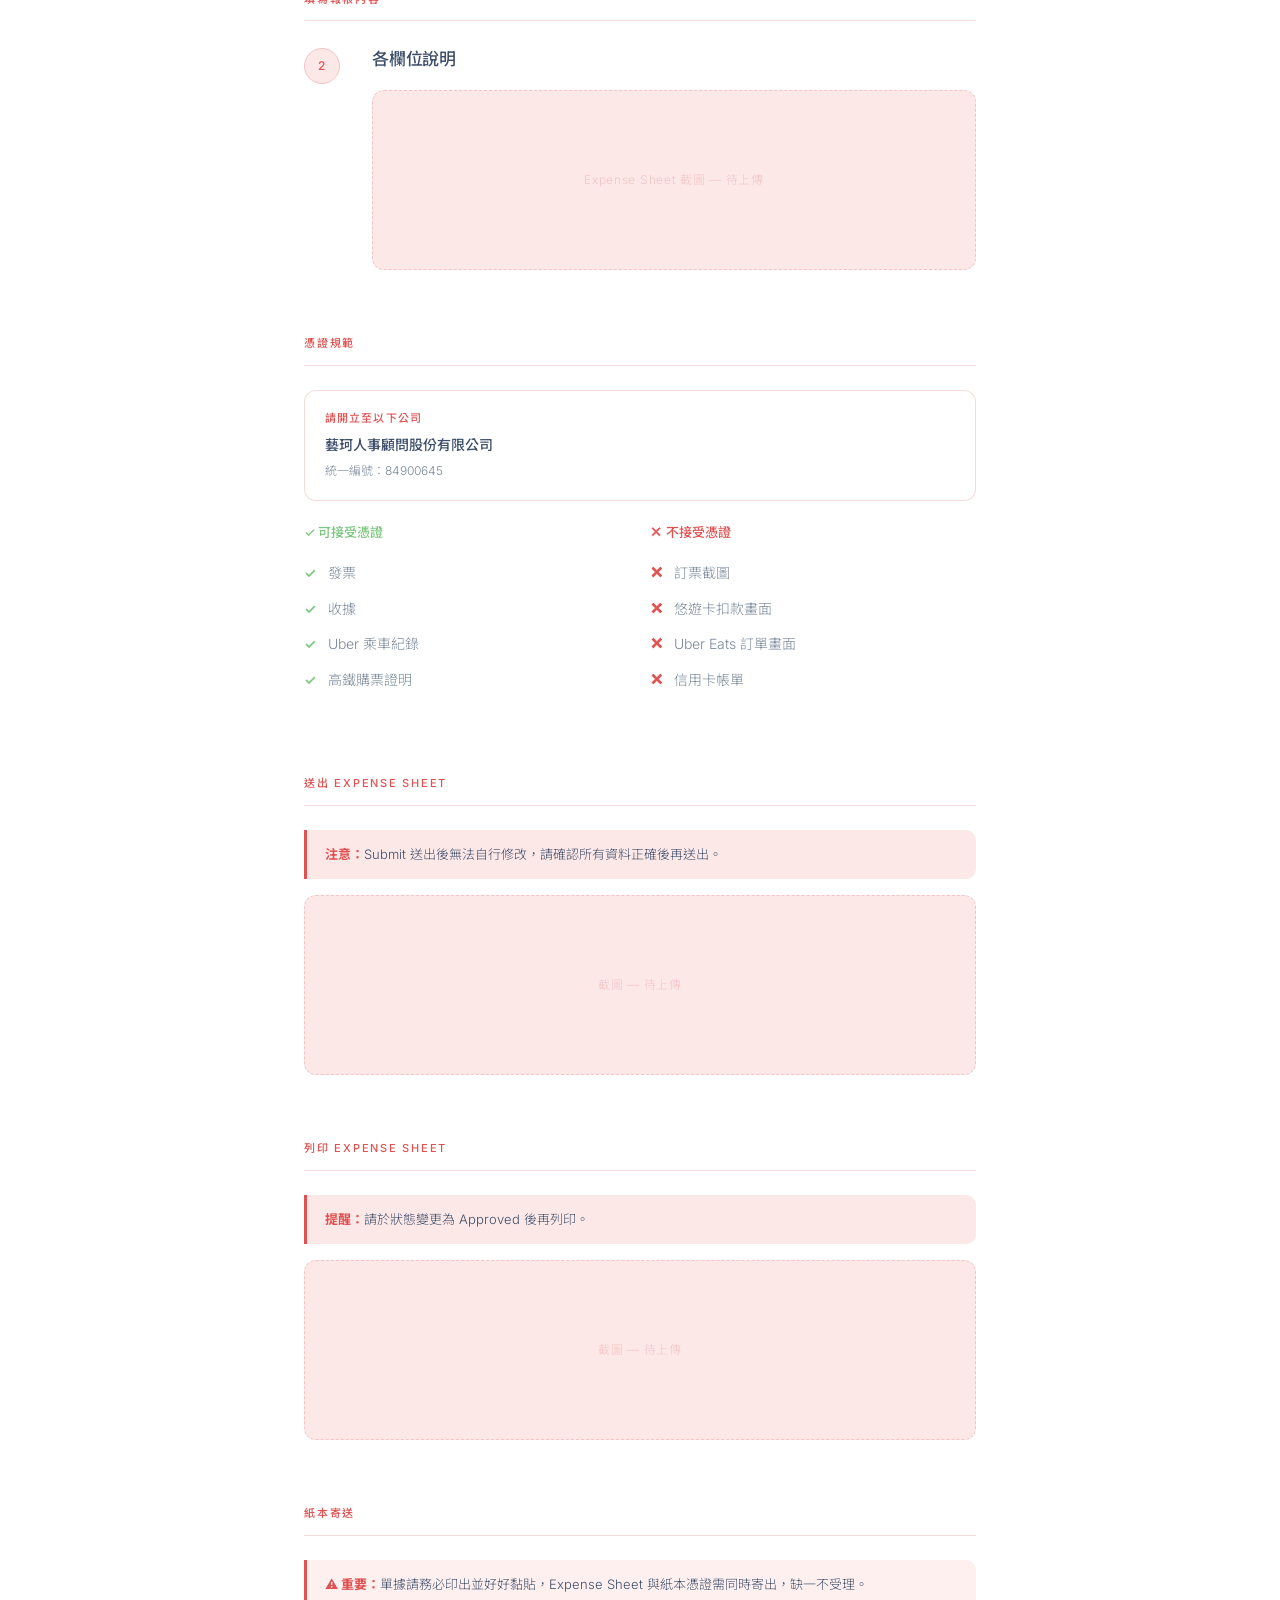
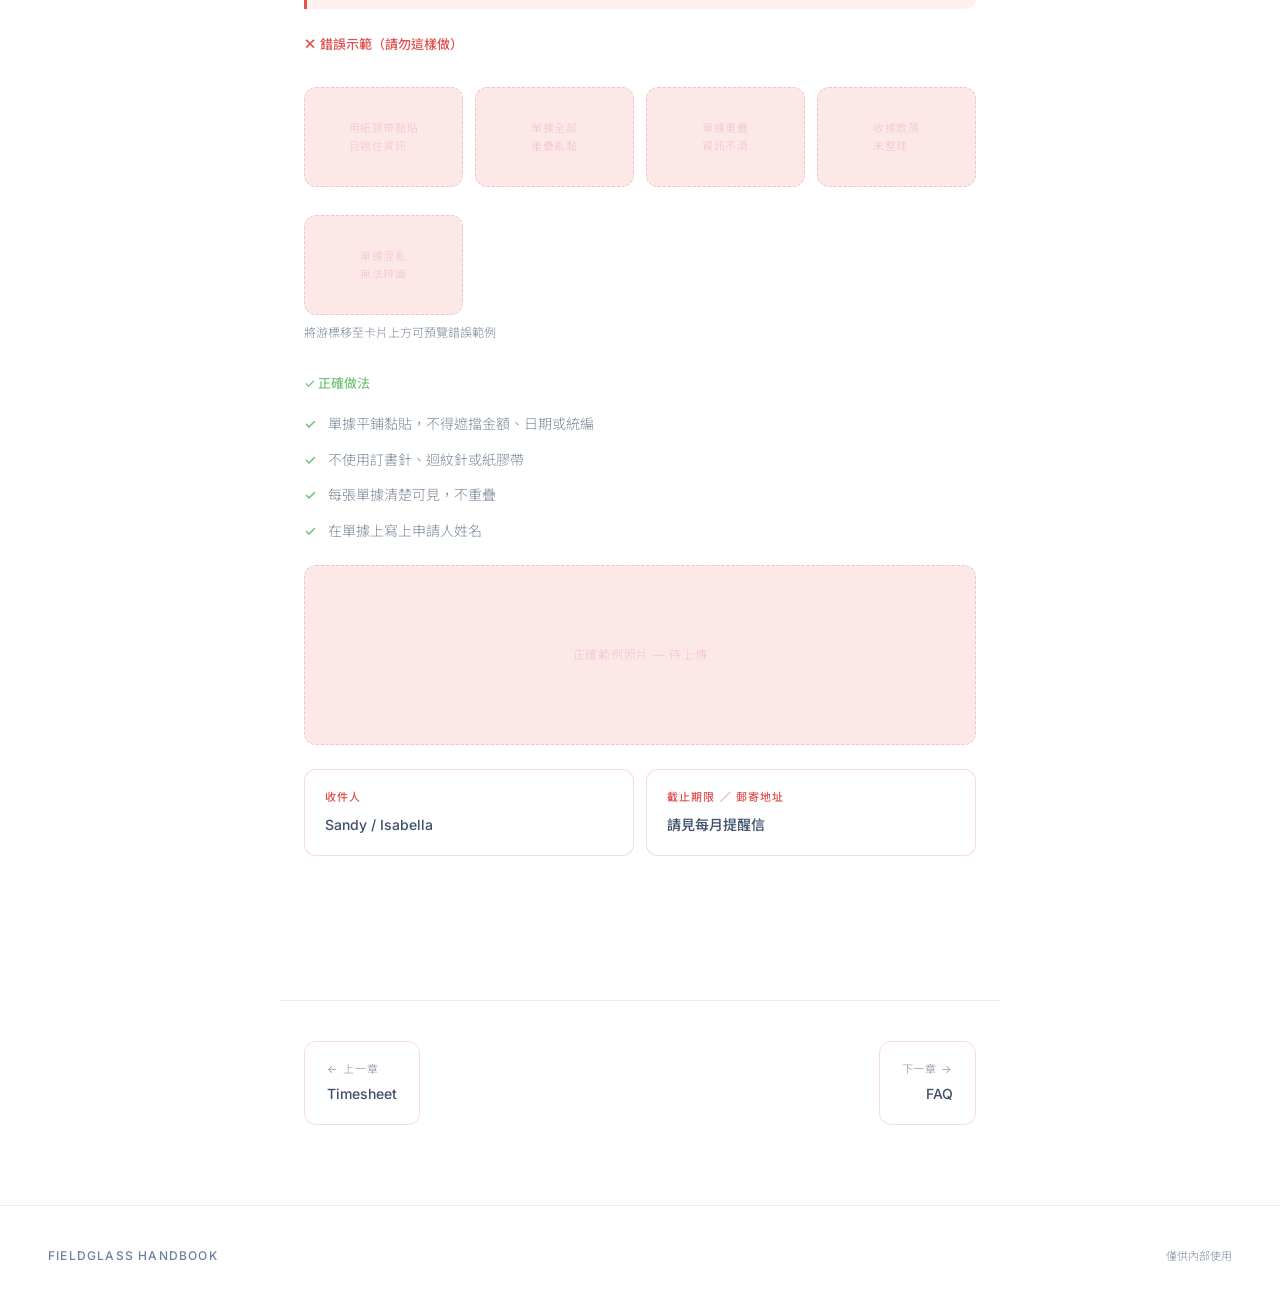
==== commit 84914ba5: "Add files via upload" ====
--- a/pages/expense.html
+++ b/pages/expense.html
@@ -6,6 +6,24 @@
   <title>Expense Sheet — Fieldglass 手冊</title>
   <link rel="stylesheet" href="../css/style.css" />
   <link rel="stylesheet" href="../css/inner.css" />
+  <style>
+    .receipt-hover-group { position: relative; display: inline-block; }
+    .receipt-hover-group img.preview {
+      position: absolute;
+      bottom: calc(100% + 8px);
+      left: 50%;
+      transform: translateX(-50%);
+      width: 220px;
+      border-radius: 10px;
+      box-shadow: 0 8px 32px rgba(61,79,107,0.18);
+      opacity: 0;
+      pointer-events: none;
+      transition: opacity 0.2s ease;
+      z-index: 10;
+      border: 1px solid rgba(242,196,196,0.5);
+    }
+    .receipt-hover-group:hover img.preview { opacity: 1; }
+  </style>
 </head>
 <body>
   <header>
@@ -13,7 +31,7 @@
     <nav>
       <a href="login.html">First Login</a>
       <a href="timesheet.html">Timesheet</a>
-      <a href="expense.html">Expense</a>
+      <a href="expense.html">Expense Sheet</a>
       <a href="faq.html">FAQ</a>
     </nav>
   </header>
@@ -30,39 +48,39 @@
       </div>
       <p class="page-eyebrow">Chapter 03</p>
       <h1 class="page-title">Expense <strong>Sheet</strong><br>費用報帳</h1>
-      <p class="page-desc">收據沒上傳，錢就燒掉了。請務必在截止日前完成送出與紙本寄送。</p>
+      <p class="page-desc">請務必在截止日前完成送出與紙本寄送，確保你的報帳權益不受影響。</p>
     </div>
   </section>
 
   <div class="page-content">
 
     <!-- 流程 -->
-    <div class="content-section">
+    <div class="content-section" id="section-flow">
       <p class="section-label">報帳流程</p>
-      <div class="flow">
-        <div class="flow-item"><div class="flow-bubble active">建立 Expense Sheet</div></div>
-        <div class="flow-item"><div class="flow-arrow">↓</div></div>
-        <div class="flow-item"><div class="flow-bubble">上傳憑證</div></div>
-        <div class="flow-item"><div class="flow-arrow">↓</div></div>
-        <div class="flow-item"><div class="flow-bubble">送出</div></div>
-        <div class="flow-item"><div class="flow-arrow">↓</div></div>
-        <div class="flow-item"><div class="flow-bubble">列印</div></div>
-        <div class="flow-item"><div class="flow-arrow">↓</div></div>
-        <div class="flow-item"><div class="flow-bubble">寄送紙本</div></div>
+      <div class="flow-h">
+        <a class="flow-bubble-h active" href="#section-create">建立</a>
+        <span class="flow-arrow-h">→</span>
+        <a class="flow-bubble-h" href="#section-upload">上傳憑證</a>
+        <span class="flow-arrow-h">→</span>
+        <a class="flow-bubble-h" href="#section-submit">送出</a>
+        <span class="flow-arrow-h">→</span>
+        <a class="flow-bubble-h" href="#section-print">列印</a>
+        <span class="flow-arrow-h">→</span>
+        <a class="flow-bubble-h" href="#section-mail">寄送紙本</a>
       </div>
     </div>
 
     <!-- 建立 -->
-    <div class="content-section">
+    <div class="content-section" id="section-create">
       <p class="section-label">建立 Expense Sheet</p>
       <div class="step">
         <div class="step-num">1</div>
         <div class="step-body">
           <h3>建立方式</h3>
-          <div class="flow" style="margin-top:8px">
-            <div class="flow-item"><div class="flow-bubble active">Create</div></div>
-            <div class="flow-item"><div class="flow-arrow">↓</div></div>
-            <div class="flow-item"><div class="flow-bubble">Expense Sheet</div></div>
+          <div class="flow-h" style="margin-top:8px">
+            <div class="flow-bubble-h active">Create</div>
+            <span class="flow-arrow-h">→</span>
+            <div class="flow-bubble-h">Expense Sheet</div>
           </div>
           <div class="img-placeholder">截圖 — 待上傳</div>
         </div>
@@ -70,59 +88,28 @@
     </div>
 
     <!-- 填寫內容 -->
-    <div class="content-section">
+    <div class="content-section" id="section-upload">
       <p class="section-label">填寫報帳內容</p>
-      <div class="info-grid">
-        <div class="info-card">
-          <div class="info-card-label">Expense Type</div>
-          <div class="info-card-value">報帳類別</div>
-        </div>
-        <div class="info-card">
-          <div class="info-card-label">Date</div>
-          <div class="info-card-value">日期</div>
-        </div>
-        <div class="info-card">
-          <div class="info-card-label">Vendor</div>
-          <div class="info-card-value">廠商</div>
-        </div>
-        <div class="info-card">
-          <div class="info-card-label">Description</div>
-          <div class="info-card-value">內容說明</div>
-        </div>
-        <div class="info-card">
-          <div class="info-card-label">Amount</div>
-          <div class="info-card-value">金額</div>
-        </div>
-      </div>
-      <div class="img-placeholder">截圖 — 待上傳</div>
-    </div>
-
-    <!-- 報帳類別 -->
-    <div class="content-section">
-      <p class="section-label">報帳類別說明</p>
-      <div class="info-grid">
-        <div class="info-card"><div class="info-card-label">交通費</div><div class="info-card-value">待填入</div></div>
-        <div class="info-card"><div class="info-card-label">住宿費</div><div class="info-card-value">待填入</div></div>
-        <div class="info-card"><div class="info-card-label">雜費</div><div class="info-card-value">待填入</div></div>
-        <div class="info-card"><div class="info-card-label">其他費用</div><div class="info-card-value">待填入</div></div>
+      <div class="step">
+        <div class="step-num">2</div>
+        <div class="step-body">
+          <h3>各欄位說明</h3>
+          <div class="img-placeholder">Expense Sheet 截圖 — 待上傳</div>
+        </div>
       </div>
     </div>
 
     <!-- 憑證規範 -->
-    <div class="content-section">
+    <div class="content-section" id="section-receipt">
       <p class="section-label">憑證規範</p>
-      <div class="info-grid">
-        <div class="info-card">
-          <div class="info-card-label">公司名稱</div>
-          <div class="info-card-value">藝珂人事</div>
-        </div>
-        <div class="info-card">
-          <div class="info-card-label">公司統編</div>
-          <div class="info-card-value">84900645</div>
-        </div>
-      </div>
-
-      <div style="display:grid;grid-template-columns:1fr 1fr;gap:20px;margin-top:20px">
+
+      <div class="info-card" style="margin-bottom:20px">
+        <div class="info-card-label">請開立至以下公司</div>
+        <div class="info-card-value">藝珂人事顧問股份有限公司</div>
+        <div class="info-card-sub">統一編號：84900645</div>
+      </div>
+
+      <div style="display:grid;grid-template-columns:1fr 1fr;gap:20px;margin-top:8px">
         <div>
           <p style="font-size:13px;font-weight:500;color:var(--green);margin-bottom:10px">✓ 可接受憑證</p>
           <ul class="check-list accept">
@@ -144,59 +131,74 @@
       </div>
     </div>
 
-    <!-- 忘記打統編 -->
-    <div class="content-section">
-      <p class="section-label">發票忘記打統編</p>
-      <div class="step">
-        <div class="step-num">!</div>
-        <div class="step-body">
-          <h3>處理方式</h3>
-          <p>說明內容待填入。</p>
-          <div class="img-placeholder">截圖 — 待上傳</div>
-        </div>
-      </div>
-    </div>
-
     <!-- 送出 -->
-    <div class="content-section">
+    <div class="content-section" id="section-submit">
       <p class="section-label">送出 Expense Sheet</p>
       <div class="note"><strong>注意：</strong>Submit 送出後無法自行修改，請確認所有資料正確後再送出。</div>
       <div class="img-placeholder">截圖 — 待上傳</div>
     </div>
 
     <!-- 列印 -->
-    <div class="content-section">
+    <div class="content-section" id="section-print">
       <p class="section-label">列印 Expense Sheet</p>
       <div class="note"><strong>提醒：</strong>請於狀態變更為 Approved 後再列印。</div>
       <div class="img-placeholder">截圖 — 待上傳</div>
     </div>
 
     <!-- 紙本寄送 -->
-    <div class="content-section">
+    <div class="content-section" id="section-mail">
       <p class="section-label">紙本寄送</p>
-      <div style="display:grid;grid-template-columns:1fr 1fr;gap:20px;margin-bottom:20px">
-        <div>
-          <p style="font-size:13px;font-weight:500;color:var(--green);margin-bottom:10px">✓ 正確範例</p>
-          <div class="img-placeholder" style="min-height:140px">圖片 — 待上傳</div>
-        </div>
-        <div>
-          <p style="font-size:13px;font-weight:500;color:var(--red-accent);margin-bottom:10px">✕ 錯誤範例</p>
-          <div class="img-placeholder" style="min-height:140px">圖片 — 待上傳</div>
-        </div>
-      </div>
-
-      <div class="info-grid">
+
+      <div class="note" style="border-color:#E05252;background:#fff0f0">
+        <strong>⚠️ 重要：</strong>單據請務必印出並好好黏貼，Expense Sheet 與紙本憑證需同時寄出，缺一不受理。
+      </div>
+
+      <div style="margin-top:24px">
+        <p style="font-size:13px;font-weight:500;color:var(--red-accent);margin-bottom:16px">✕ 錯誤示範（請勿這樣做）</p>
+        <div style="display:grid;grid-template-columns:repeat(auto-fill,minmax(140px,1fr));gap:12px">
+          <div class="receipt-hover-group">
+            <div class="img-placeholder" style="min-height:100px;cursor:pointer;font-size:11px">用紙膠帶黏貼<br>且遮住資訊</div>
+            <img class="preview" src="../images/receipts/error1.jpg" alt="錯誤範例1" />
+          </div>
+          <div class="receipt-hover-group">
+            <div class="img-placeholder" style="min-height:100px;cursor:pointer;font-size:11px">單據全部<br>重疊亂黏</div>
+            <img class="preview" src="../images/receipts/error2.jpg" alt="錯誤範例2" />
+          </div>
+          <div class="receipt-hover-group">
+            <div class="img-placeholder" style="min-height:100px;cursor:pointer;font-size:11px">單據重疊<br>資訊不清</div>
+            <img class="preview" src="../images/receipts/error3.jpg" alt="錯誤範例3" />
+          </div>
+          <div class="receipt-hover-group">
+            <div class="img-placeholder" style="min-height:100px;cursor:pointer;font-size:11px">收據散落<br>未整理</div>
+            <img class="preview" src="../images/receipts/error4.jpg" alt="錯誤範例4" />
+          </div>
+          <div class="receipt-hover-group">
+            <div class="img-placeholder" style="min-height:100px;cursor:pointer;font-size:11px">單據混亂<br>無法辨識</div>
+            <img class="preview" src="../images/receipts/error5.jpg" alt="錯誤範例5" />
+          </div>
+        </div>
+        <p style="font-size:12px;color:var(--text-sub);margin-top:8px">將游標移至卡片上方可預覽錯誤範例</p>
+      </div>
+
+      <div style="margin-top:28px">
+        <p style="font-size:13px;font-weight:500;color:var(--green);margin-bottom:12px">✓ 正確做法</p>
+        <ul class="check-list accept">
+          <li>單據平鋪黏貼，不得遮擋金額、日期或統編</li>
+          <li>不使用訂書針、迴紋針或紙膠帶</li>
+          <li>每張單據清楚可見，不重疊</li>
+          <li>在單據上寫上申請人姓名</li>
+        </ul>
+        <div class="img-placeholder" style="margin-top:16px">正確範例照片 — 待上傳</div>
+      </div>
+
+      <div class="info-grid" style="margin-top:24px">
         <div class="info-card">
           <div class="info-card-label">收件人</div>
           <div class="info-card-value">Sandy / Isabella</div>
         </div>
         <div class="info-card">
-          <div class="info-card-label">截止期限</div>
-          <div class="info-card-value">待填入</div>
-        </div>
-        <div class="info-card" style="grid-column:1/-1">
-          <div class="info-card-label">郵寄地址</div>
-          <div class="info-card-value">待填入</div>
+          <div class="info-card-label">截止期限 ／ 郵寄地址</div>
+          <div class="info-card-value">請見每月提醒信</div>
         </div>
       </div>
     </div>
@@ -218,7 +220,6 @@
     <span class="footer-logo">Fieldglass Handbook</span>
     <span class="footer-copy">僅供內部使用</span>
   </footer>
-
   <script src="../js/accordion.js"></script>
 </body>
 </html>
--- a/css/inner.css
+++ b/css/inner.css
@@ -526,3 +526,53 @@
   .page-nav a { max-width: 100%; }
   .page-nav a.next { align-items: flex-start; margin-left: 0; }
 }
+
+/* ── HORIZONTAL FLOW ── */
+.flow-h {
+  display: flex;
+  flex-wrap: wrap;
+  align-items: center;
+  gap: 8px;
+  margin: 16px 0 24px;
+}
+
+.flow-bubble-h {
+  background: var(--white);
+  border: 1px solid var(--pink-mid);
+  border-radius: 24px;
+  padding: 8px 18px;
+  font-size: 13px;
+  font-weight: 500;
+  color: var(--navy);
+  white-space: nowrap;
+  text-decoration: none;
+  transition: all 0.2s ease;
+}
+
+a.flow-bubble-h:hover {
+  background: var(--pink-pale);
+  border-color: var(--red-accent);
+  color: var(--red-accent);
+}
+
+.flow-bubble-h.active {
+  background: var(--pink-pale);
+  border-color: var(--red-accent);
+  color: var(--red-accent);
+}
+
+.flow-arrow-h {
+  font-size: 14px;
+  color: var(--pink-mid);
+}
+
+@media (max-width: 640px) {
+  .flow-h {
+    flex-direction: column;
+    align-items: flex-start;
+  }
+  .flow-arrow-h {
+    transform: rotate(90deg);
+    padding-left: 18px;
+  }
+}
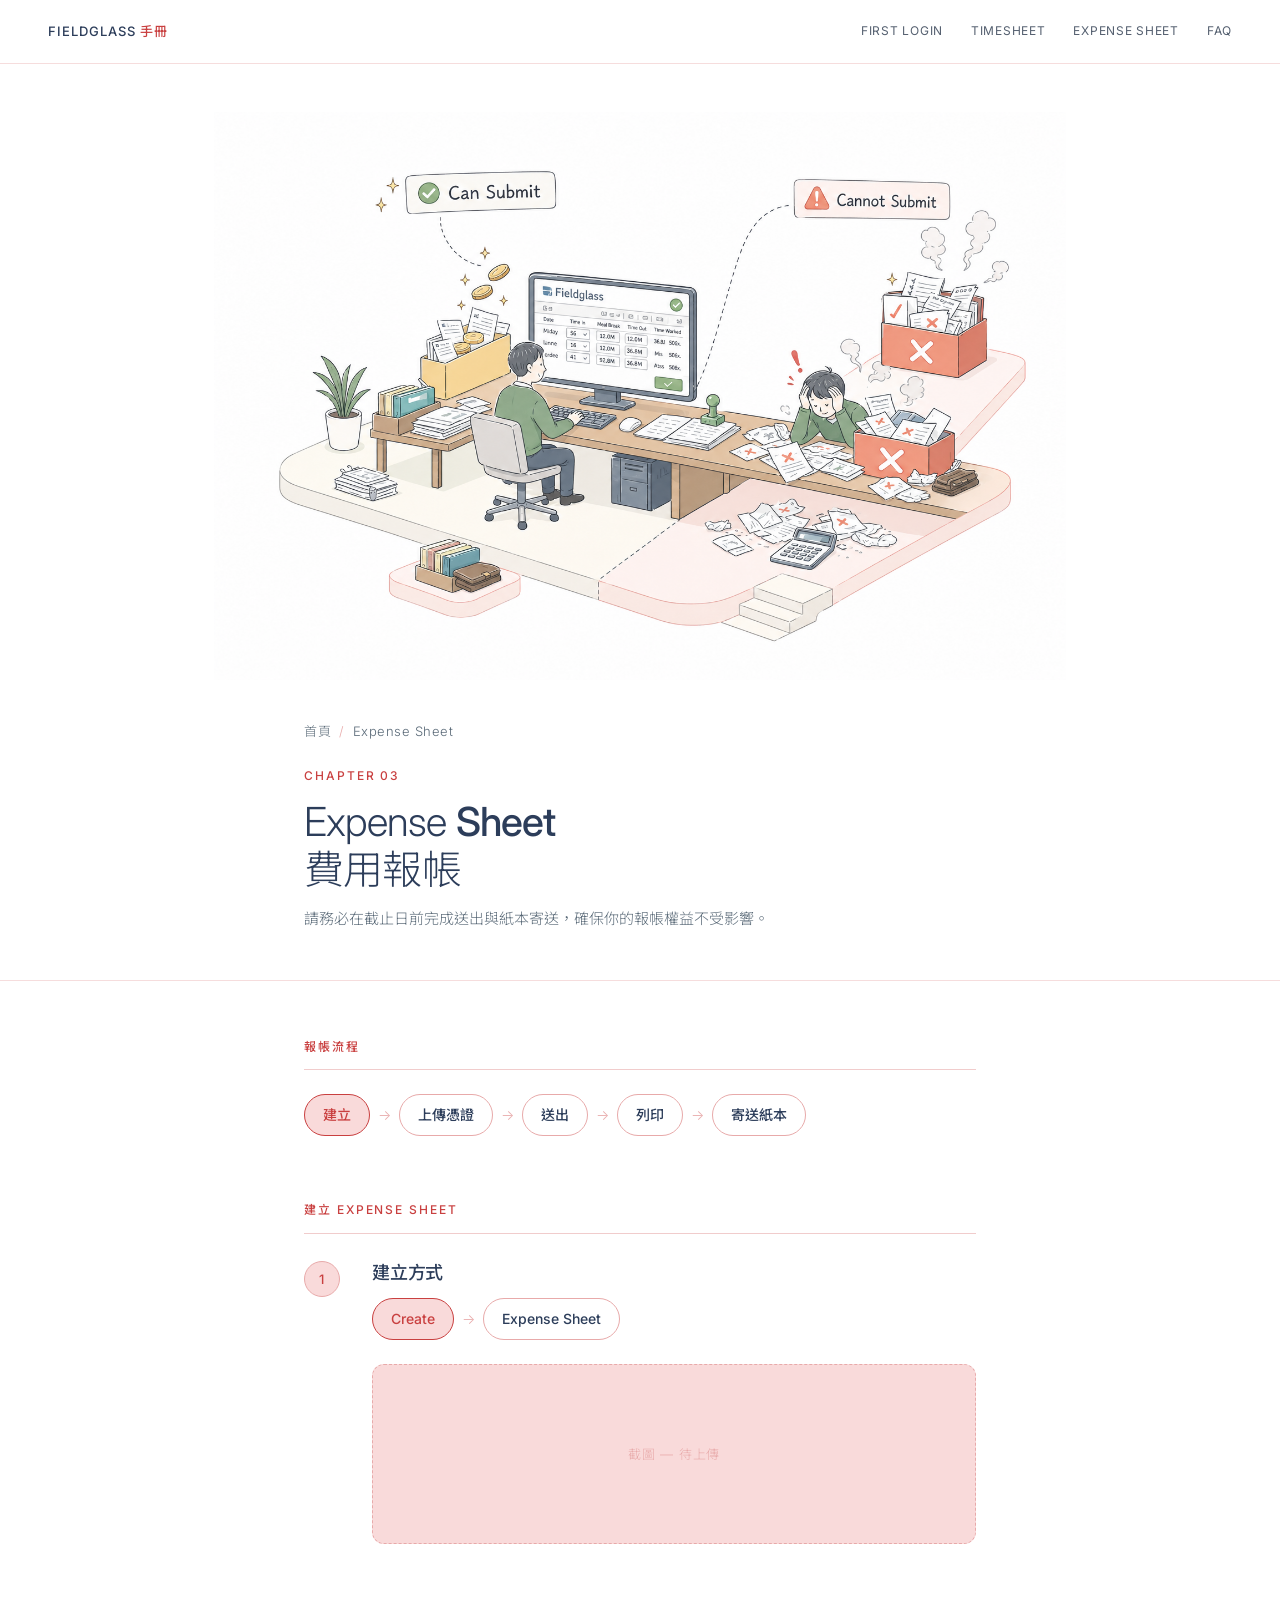
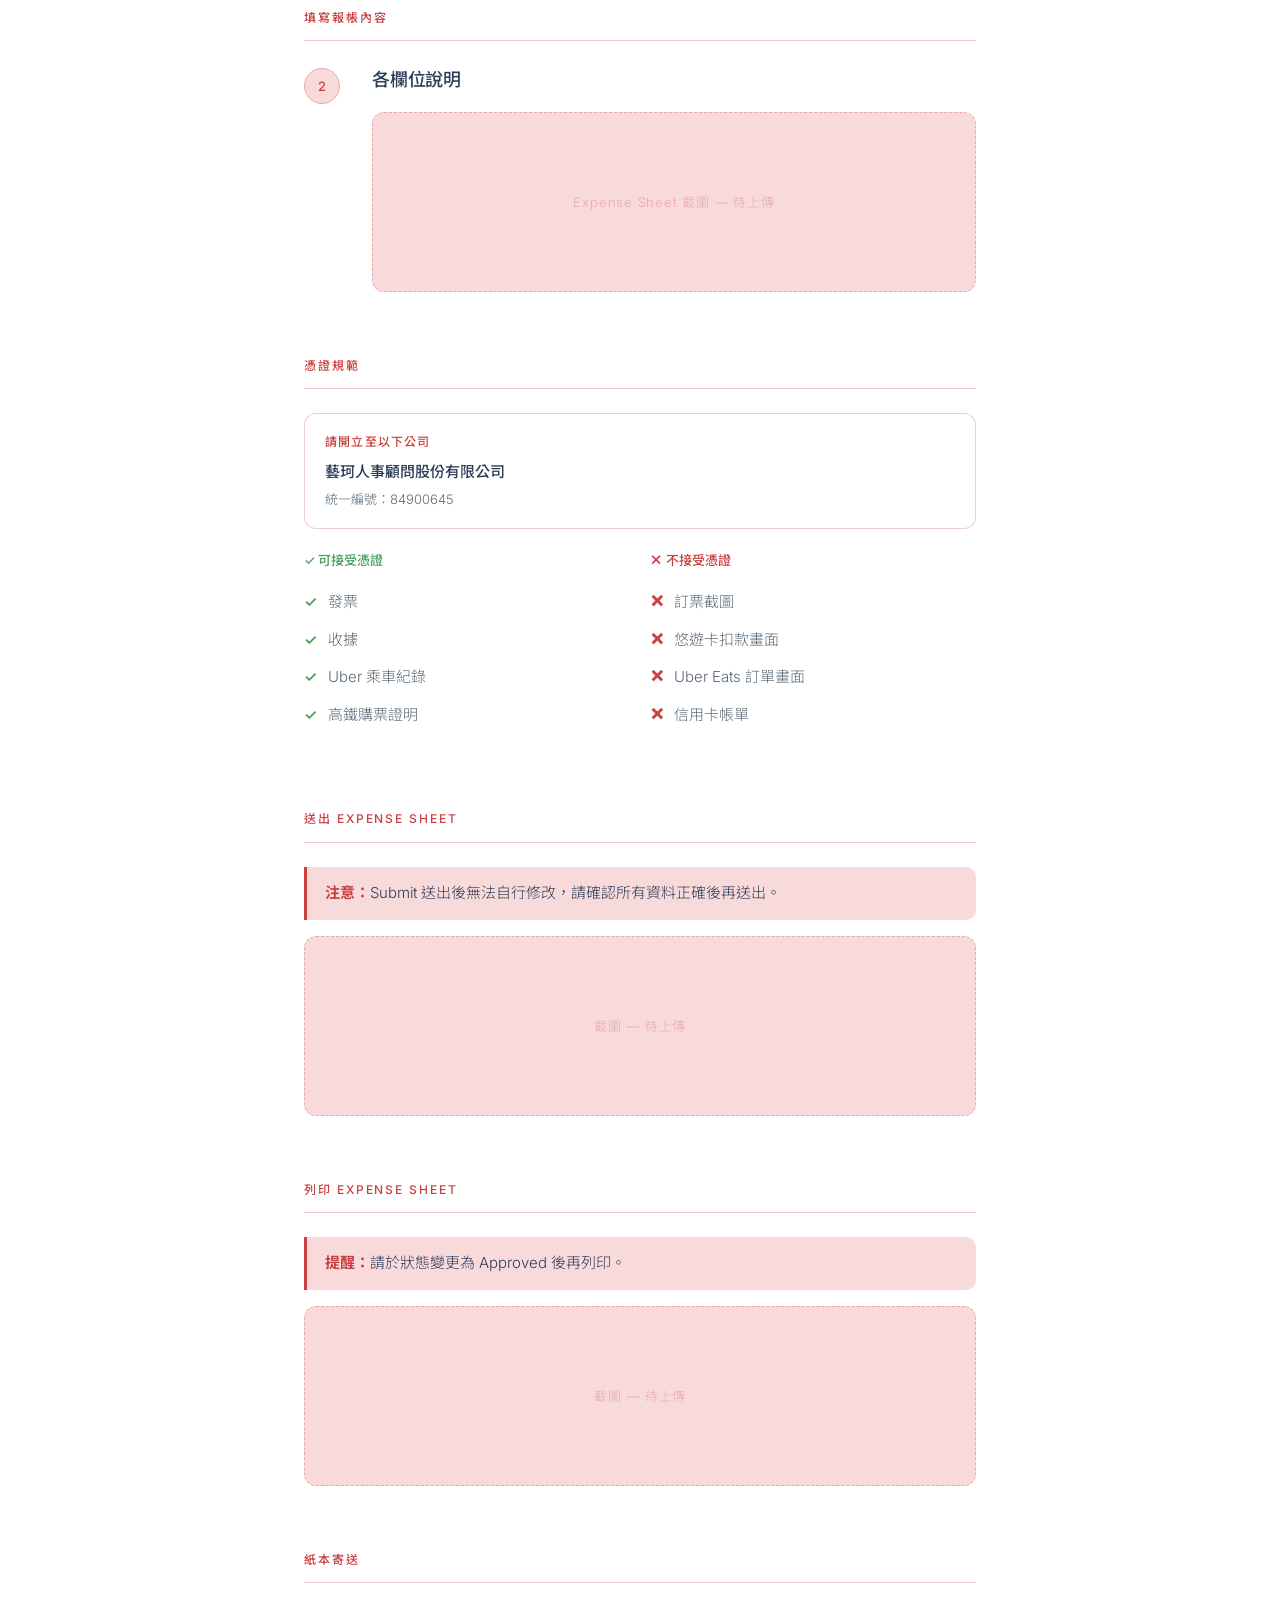
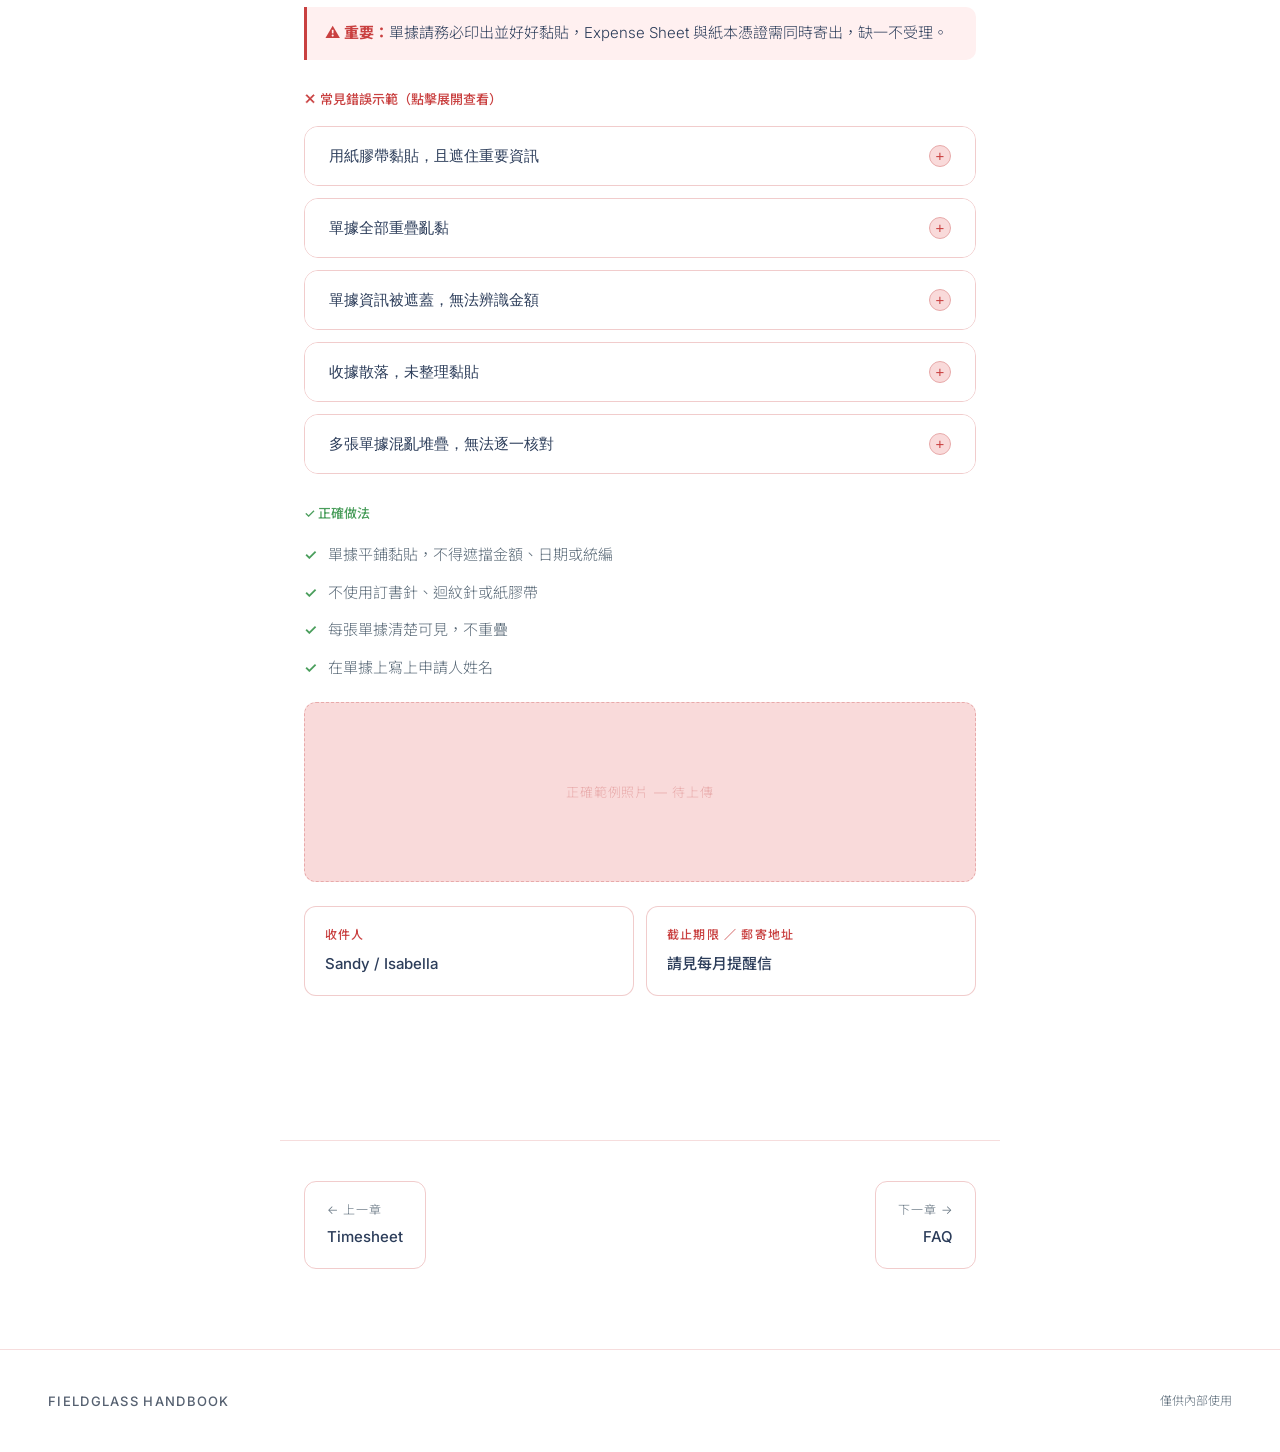
==== commit f707acbe: "Add files via upload" ====
--- a/pages/expense.html
+++ b/pages/expense.html
@@ -149,35 +149,77 @@
     <div class="content-section" id="section-mail">
       <p class="section-label">紙本寄送</p>
 
-      <div class="note" style="border-color:#E05252;background:#fff0f0">
+      <div class="note" style="border-color:var(--red-accent);background:#fff0f0">
         <strong>⚠️ 重要：</strong>單據請務必印出並好好黏貼，Expense Sheet 與紙本憑證需同時寄出，缺一不受理。
       </div>
 
-      <div style="margin-top:24px">
-        <p style="font-size:13px;font-weight:500;color:var(--red-accent);margin-bottom:16px">✕ 錯誤示範（請勿這樣做）</p>
-        <div style="display:grid;grid-template-columns:repeat(auto-fill,minmax(140px,1fr));gap:12px">
-          <div class="receipt-hover-group">
-            <div class="img-placeholder" style="min-height:100px;cursor:pointer;font-size:11px">用紙膠帶黏貼<br>且遮住資訊</div>
-            <img class="preview" src="../images/receipts/error1.jpg" alt="錯誤範例1" />
-          </div>
-          <div class="receipt-hover-group">
-            <div class="img-placeholder" style="min-height:100px;cursor:pointer;font-size:11px">單據全部<br>重疊亂黏</div>
-            <img class="preview" src="../images/receipts/error2.jpg" alt="錯誤範例2" />
-          </div>
-          <div class="receipt-hover-group">
-            <div class="img-placeholder" style="min-height:100px;cursor:pointer;font-size:11px">單據重疊<br>資訊不清</div>
-            <img class="preview" src="../images/receipts/error3.jpg" alt="錯誤範例3" />
-          </div>
-          <div class="receipt-hover-group">
-            <div class="img-placeholder" style="min-height:100px;cursor:pointer;font-size:11px">收據散落<br>未整理</div>
-            <img class="preview" src="../images/receipts/error4.jpg" alt="錯誤範例4" />
-          </div>
-          <div class="receipt-hover-group">
-            <div class="img-placeholder" style="min-height:100px;cursor:pointer;font-size:11px">單據混亂<br>無法辨識</div>
-            <img class="preview" src="../images/receipts/error5.jpg" alt="錯誤範例5" />
-          </div>
-        </div>
-        <p style="font-size:12px;color:var(--text-sub);margin-top:8px">將游標移至卡片上方可預覽錯誤範例</p>
+      <div style="margin-top:28px">
+        <p style="font-size:13px;font-weight:500;color:var(--red-accent);margin-bottom:16px">✕ 常見錯誤示範（點擊展開查看）</p>
+
+        <div class="accordion">
+          <button class="accordion-header">
+            <span class="accordion-question">用紙膠帶黏貼，且遮住重要資訊</span>
+            <span class="accordion-icon">+</span>
+          </button>
+          <div class="accordion-body">
+            <div class="accordion-body-inner">
+              紙膠帶會遮蓋金額、日期或統編，導致無法辨識，影響報帳審核與入帳。請改用雙面膠或膠水平貼。
+              <img src="../images/receipts/error1.jpg" alt="錯誤範例：紙膠帶遮住資訊" />
+            </div>
+          </div>
+        </div>
+
+        <div class="accordion">
+          <button class="accordion-header">
+            <span class="accordion-question">單據全部重疊亂黏</span>
+            <span class="accordion-icon">+</span>
+          </button>
+          <div class="accordion-body">
+            <div class="accordion-body-inner">
+              單據重疊後容易遺失，HR 需進行人工拆開處理，大幅延誤入帳時程。請將每張單據平鋪黏貼，互不遮擋。
+              <img src="../images/receipts/error2.jpg" alt="錯誤範例：單據重疊" />
+            </div>
+          </div>
+        </div>
+
+        <div class="accordion">
+          <button class="accordion-header">
+            <span class="accordion-question">單據資訊被遮蓋，無法辨識金額</span>
+            <span class="accordion-icon">+</span>
+          </button>
+          <div class="accordion-body">
+            <div class="accordion-body-inner">
+              金額、日期、統編是審核必要資訊，一旦被遮蓋即無法受理，整份報帳將被退回。
+              <img src="../images/receipts/error3.jpg" alt="錯誤範例：資訊被遮蓋" />
+            </div>
+          </div>
+        </div>
+
+        <div class="accordion">
+          <button class="accordion-header">
+            <span class="accordion-question">收據散落，未整理黏貼</span>
+            <span class="accordion-icon">+</span>
+          </button>
+          <div class="accordion-body">
+            <div class="accordion-body-inner">
+              散落的單據在郵寄過程中容易遺失，且無法對應 Expense Sheet 上的項目，導致退件或延誤。
+              <img src="../images/receipts/error4.jpg" alt="錯誤範例：收據散落" />
+            </div>
+          </div>
+        </div>
+
+        <div class="accordion">
+          <button class="accordion-header">
+            <span class="accordion-question">多張單據混亂堆疊，無法逐一核對</span>
+            <span class="accordion-icon">+</span>
+          </button>
+          <div class="accordion-body">
+            <div class="accordion-body-inner">
+              每筆費用應對應一張清楚的憑證，堆疊後 HR 無法逐一核對金額，會要求重新整理後補件，延誤入帳。
+              <img src="../images/receipts/error5.jpg" alt="錯誤範例：單據混亂堆疊" />
+            </div>
+          </div>
+        </div>
       </div>
 
       <div style="margin-top:28px">
--- a/css/style.css
+++ b/css/style.css
@@ -1,29 +1,22 @@
 @import url('https://fonts.googleapis.com/css2?family=Noto+Sans+TC:wght@300;400;500&family=Inter:wght@300;400;500&display=swap');
 
-*, *::before, *::after {
-  box-sizing: border-box;
-  margin: 0;
-  padding: 0;
-}
+*, *::before, *::after { box-sizing: border-box; margin: 0; padding: 0; }
 
 :root {
-  --pink-pale: #FDE8E8;
-  --pink-mid: #F2C4C4;
-  --navy: #3D4F6B;
-  --navy-light: #6B7FA0;
-  --red-accent: #E05252;
-  --gold: #D4A84B;
-  --green: #7BC67E;
+  --pink-pale: #F9DADA;
+  --pink-mid: #E8AAAA;
+  --navy: #2C3D5A;
+  --navy-light: #556070;
+  --red-accent: #C94040;
+  --gold: #C49830;
+  --green: #4A9E5C;
   --white: #FFFFFF;
-  --off-white: #FAFAF8;
-  --text-main: #2C3A50;
-  --text-sub: #7A8899;
-}
-
-html {
-  font-size: 16px;
-  scroll-behavior: smooth;
-}
+  --off-white: #F7F5F3;
+  --text-main: #1E2B3A;
+  --text-sub: #5A6A78;
+}
+
+html { font-size: 17px; scroll-behavior: smooth; }
 
 body {
   background: var(--white);
@@ -37,60 +30,45 @@
 /* ── HEADER ── */
 header {
   position: fixed;
-  top: 0;
-  left: 0;
-  right: 0;
+  top: 0; left: 0; right: 0;
   z-index: 100;
   display: flex;
   align-items: center;
   justify-content: space-between;
   padding: 0 48px;
   height: 64px;
-  background: rgba(255,255,255,0.88);
+  background: rgba(255,255,255,0.92);
   backdrop-filter: blur(12px);
-  border-bottom: 1px solid rgba(242,196,196,0.4);
+  border-bottom: 1px solid rgba(232,170,170,0.4);
 }
 
 .logo {
-  font-size: 13px;
-  font-weight: 500;
+  font-size: 13px; font-weight: 500;
   letter-spacing: 0.08em;
   color: var(--navy);
   text-transform: uppercase;
   text-decoration: none;
 }
-
-.logo span {
-  color: var(--red-accent);
-}
-
-nav {
-  display: flex;
-  gap: 36px;
-}
+.logo span { color: var(--red-accent); }
+
+nav { display: flex; gap: 28px; flex-wrap: wrap; }
 
 nav a {
-  font-size: 12px;
-  font-weight: 400;
+  font-size: 12px; font-weight: 400;
   letter-spacing: 0.06em;
   color: var(--navy-light);
   text-decoration: none;
   text-transform: uppercase;
-  transition: color 0.2s ease;
-}
-
-nav a:hover {
-  color: var(--red-accent);
-}
+  transition: color 0.2s;
+}
+nav a:hover { color: var(--red-accent); }
 
 /* ── HERO ── */
 .hero {
   padding-top: 64px;
   min-height: 100vh;
-  display: flex;
-  flex-direction: column;
+  display: flex; flex-direction: column;
   align-items: center;
-  justify-content: flex-start;
   background: var(--white);
 }
 
@@ -101,8 +79,7 @@
 }
 
 .hero-eyebrow {
-  font-size: 11px;
-  font-weight: 500;
+  font-size: 12px; font-weight: 500;
   letter-spacing: 0.16em;
   text-transform: uppercase;
   color: var(--red-accent);
@@ -110,116 +87,76 @@
 }
 
 .hero-title {
-  font-size: clamp(28px, 5vw, 42px);
+  font-size: clamp(30px, 5vw, 44px);
   font-weight: 300;
   color: var(--navy);
   line-height: 1.25;
   letter-spacing: -0.01em;
   margin-bottom: 16px;
 }
-
-.hero-title strong {
-  font-weight: 500;
-}
-
-.hero-sub {
-  font-size: 14px;
-  color: var(--text-sub);
-  letter-spacing: 0.02em;
-}
-
-/* ── IMAGE MAP CONTAINER ── */
+.hero-title strong { font-weight: 500; }
+
+.hero-sub { font-size: 15px; color: var(--text-sub); letter-spacing: 0.02em; }
+
+/* ── IMAGE MAP ── */
 .map-container {
   position: relative;
-  width: 100%;
-  max-width: 560px;
+  width: 100%; max-width: 560px;
   margin: 0 auto;
   padding: 0 24px 80px;
 }
-
-.map-container img {
-  width: 100%;
-  height: auto;
-  display: block;
-}
-
-/* ── HOTSPOTS ── */
+.map-container img { width: 100%; height: auto; display: block; }
+
 .hotspot {
   position: absolute;
   cursor: pointer;
   border-radius: 20px;
-  transition: all 0.3s cubic-bezier(0.25, 0.46, 0.45, 0.94);
-  text-decoration: none;
-}
-
+  transition: all 0.3s cubic-bezier(0.25,0.46,0.45,0.94);
+  text-decoration: none;
+}
 .hotspot::before {
   content: '';
-  position: absolute;
-  inset: 0;
+  position: absolute; inset: 0;
   border-radius: 20px;
   background: var(--red-accent);
   opacity: 0;
-  transition: opacity 0.3s ease;
-}
-
-.hotspot:hover::before {
-  opacity: 0.08;
-}
+  transition: opacity 0.3s;
+}
+.hotspot:hover::before { opacity: 0.07; }
 
 .hotspot-label {
   position: absolute;
-  bottom: -36px;
-  left: 50%;
+  bottom: -38px; left: 50%;
   transform: translateX(-50%) translateY(4px);
   background: var(--navy);
   color: white;
-  font-size: 11px;
-  font-weight: 500;
+  font-size: 12px; font-weight: 500;
   letter-spacing: 0.08em;
   text-transform: uppercase;
   padding: 6px 14px;
   border-radius: 20px;
   white-space: nowrap;
   opacity: 0;
-  transition: all 0.25s ease;
+  transition: all 0.25s;
   pointer-events: none;
 }
-
 .hotspot-label::before {
   content: '';
-  position: absolute;
-  top: -5px;
-  left: 50%;
+  position: absolute; top: -5px; left: 50%;
   transform: translateX(-50%);
   border: 5px solid transparent;
   border-bottom-color: var(--navy);
   border-top: none;
 }
-
-.hotspot:hover .hotspot-label {
-  opacity: 1;
-  transform: translateX(-50%) translateY(0);
-}
-
-/* hotspot positions — set by JS, just base styles here */
-.hotspot {
-  position: absolute;
-}
-
-/* ── SECTION CARDS (below hero) ── */
-.sections {
-  background: var(--off-white);
-  padding: 80px 24px;
-}
-
-.sections-inner {
-  max-width: 800px;
-  margin: 0 auto;
-}
-
+.hotspot:hover .hotspot-label { opacity: 1; transform: translateX(-50%) translateY(0); }
+
+.hotspot { position: absolute; }
+
+/* ── SECTION CARDS ── */
+.sections { background: var(--off-white); padding: 80px 24px; }
+.sections-inner { max-width: 800px; margin: 0 auto; }
 .sections-title {
-  font-size: 11px;
-  font-weight: 500;
+  font-size: 12px; font-weight: 500;
   letter-spacing: 0.16em;
   text-transform: uppercase;
   color: var(--red-accent);
@@ -227,111 +164,43 @@
   margin-bottom: 48px;
 }
 
-.cards {
-  display: grid;
-  grid-template-columns: repeat(2, 1fr);
-  gap: 20px;
-}
+.cards { display: grid; grid-template-columns: repeat(2,1fr); gap: 20px; }
 
 .card {
   background: var(--white);
-  border: 1px solid rgba(242,196,196,0.6);
+  border: 1px solid rgba(232,170,170,0.6);
   border-radius: 16px;
   padding: 32px 28px;
   text-decoration: none;
   color: inherit;
-  transition: all 0.3s ease;
+  transition: all 0.3s;
   display: block;
 }
-
 .card:hover {
   border-color: var(--pink-mid);
   transform: translateY(-3px);
-  box-shadow: 0 12px 40px rgba(61,79,107,0.08);
-}
-
-.card-number {
-  font-size: 11px;
-  font-weight: 500;
-  letter-spacing: 0.12em;
-  color: var(--red-accent);
-  margin-bottom: 12px;
-}
-
-.card-title {
-  font-size: 17px;
-  font-weight: 500;
-  color: var(--navy);
-  margin-bottom: 10px;
-  letter-spacing: -0.01em;
-}
-
-.card-desc {
-  font-size: 13px;
-  color: var(--text-sub);
-  line-height: 1.6;
-}
-
-.card-arrow {
-  display: inline-block;
-  margin-top: 20px;
-  font-size: 12px;
-  color: var(--red-accent);
-  letter-spacing: 0.06em;
-}
+  box-shadow: 0 12px 40px rgba(44,61,90,0.09);
+}
+.card-number { font-size: 12px; font-weight: 500; letter-spacing: 0.12em; color: var(--red-accent); margin-bottom: 12px; }
+.card-title { font-size: 18px; font-weight: 500; color: var(--navy); margin-bottom: 10px; letter-spacing: -0.01em; }
+.card-desc { font-size: 14px; color: var(--text-sub); line-height: 1.6; }
+.card-arrow { display: inline-block; margin-top: 20px; font-size: 13px; color: var(--red-accent); letter-spacing: 0.06em; }
 
 /* ── FOOTER ── */
 footer {
   padding: 40px 48px;
-  border-top: 1px solid rgba(242,196,196,0.4);
-  display: flex;
-  align-items: center;
-  justify-content: space-between;
-}
-
-.footer-logo {
-  font-size: 12px;
-  font-weight: 500;
-  letter-spacing: 0.1em;
-  color: var(--navy-light);
-  text-transform: uppercase;
-}
-
-.footer-copy {
-  font-size: 11px;
-  color: var(--text-sub);
-}
+  border-top: 1px solid rgba(232,170,170,0.4);
+  display: flex; align-items: center; justify-content: space-between;
+}
+.footer-logo { font-size: 13px; font-weight: 500; letter-spacing: 0.1em; color: var(--navy-light); text-transform: uppercase; }
+.footer-copy { font-size: 12px; color: var(--text-sub); }
 
 /* ── RESPONSIVE ── */
 @media (max-width: 640px) {
-  header {
-    padding: 0 20px;
-  }
-
-  nav {
-    gap: 20px;
-  }
-
-  nav a {
-    font-size: 11px;
-  }
-
-  .hero-text {
-    padding: 48px 20px 32px;
-  }
-
-  .map-container {
-    padding: 0 12px 60px;
-  }
-
-  .cards {
-    grid-template-columns: 1fr;
-  }
-
-  footer {
-    flex-direction: column;
-    gap: 8px;
-    text-align: center;
-    padding: 32px 20px;
-  }
-}
+  header { padding: 0 20px; }
+  nav { gap: 16px; }
+  .hero-text { padding: 48px 20px 32px; }
+  .map-container { padding: 0 12px 60px; }
+  .cards { grid-template-columns: 1fr; }
+  footer { flex-direction: column; gap: 8px; text-align: center; padding: 32px 20px; }
+}
--- a/css/inner.css
+++ b/css/inner.css
@@ -1,520 +1,117 @@
 @import url('https://fonts.googleapis.com/css2?family=Noto+Sans+TC:wght@300;400;500&family=Inter:wght@300;400;500&display=swap');
 
 /* ── PAGE HERO ── */
-.page-hero {
-  padding-top: 64px;
-  background: var(--white);
-  border-bottom: 1px solid rgba(242,196,196,0.4);
-}
+.page-hero { padding-top: 64px; background: var(--white); border-bottom: 1px solid rgba(232,170,170,0.4); }
+.page-hero-img { width: 100%; max-width: 900px; margin: 0 auto; display: block; padding: 48px 24px 0; }
+.page-hero-img img { width: 100%; height: auto; display: block; }
+.page-hero-text { max-width: 720px; margin: 0 auto; padding: 40px 24px 48px; }
 
-.page-hero-img {
-  width: 100%;
-  max-width: 900px;
-  margin: 0 auto;
-  display: block;
-  padding: 48px 24px 0;
-}
-
-.page-hero-img img {
-  width: 100%;
-  height: auto;
-  display: block;
-}
-
-.page-hero-text {
-  max-width: 720px;
-  margin: 0 auto;
-  padding: 40px 24px 48px;
-}
-
-.breadcrumb {
-  display: flex;
-  align-items: center;
-  gap: 8px;
-  font-size: 12px;
-  color: var(--text-sub);
-  margin-bottom: 24px;
-  letter-spacing: 0.04em;
-}
-
-.breadcrumb a {
-  color: var(--text-sub);
-  text-decoration: none;
-  transition: color 0.2s;
-}
-
+.breadcrumb { display: flex; align-items: center; gap: 8px; font-size: 13px; color: var(--text-sub); margin-bottom: 24px; letter-spacing: 0.04em; }
+.breadcrumb a { color: var(--text-sub); text-decoration: none; transition: color 0.2s; }
 .breadcrumb a:hover { color: var(--red-accent); }
-
 .breadcrumb-sep { color: var(--pink-mid); }
 
-.page-eyebrow {
-  font-size: 11px;
-  font-weight: 500;
-  letter-spacing: 0.16em;
-  text-transform: uppercase;
-  color: var(--red-accent);
-  margin-bottom: 12px;
-}
+.page-eyebrow { font-size: 12px; font-weight: 500; letter-spacing: 0.16em; text-transform: uppercase; color: var(--red-accent); margin-bottom: 12px; }
+.page-title { font-size: clamp(28px, 4vw, 40px); font-weight: 300; color: var(--navy); letter-spacing: -0.02em; line-height: 1.2; margin-bottom: 12px; }
+.page-title strong { font-weight: 500; }
+.page-desc { font-size: 15px; color: var(--text-sub); line-height: 1.7; }
 
-.page-title {
-  font-size: clamp(26px, 4vw, 38px);
-  font-weight: 300;
-  color: var(--navy);
-  letter-spacing: -0.02em;
-  line-height: 1.2;
-  margin-bottom: 12px;
-}
-
-.page-title strong { font-weight: 500; }
-
-.page-desc {
-  font-size: 14px;
-  color: var(--text-sub);
-  line-height: 1.7;
-}
-
-/* ── CONTENT WRAPPER ── */
-.page-content {
-  max-width: 720px;
-  margin: 0 auto;
-  padding: 56px 24px 80px;
-}
-
-/* ── SECTION DIVIDER ── */
-.content-section {
-  margin-bottom: 64px;
-}
+/* ── CONTENT ── */
+.page-content { max-width: 720px; margin: 0 auto; padding: 56px 24px 80px; }
+.content-section { margin-bottom: 64px; }
 
 .section-label {
-  font-size: 11px;
-  font-weight: 500;
+  font-size: 12px; font-weight: 500;
   letter-spacing: 0.16em;
   text-transform: uppercase;
   color: var(--red-accent);
   margin-bottom: 24px;
   padding-bottom: 12px;
-  border-bottom: 1px solid rgba(242,196,196,0.6);
+  border-bottom: 1px solid rgba(232,170,170,0.6);
 }
 
 /* ── INTRO BLOCK ── */
-.intro-block {
-  background: var(--pink-pale);
-  border-radius: 16px;
-  padding: 28px 32px;
-  margin-bottom: 20px;
-}
+.intro-block { background: var(--pink-pale); border-radius: 16px; padding: 28px 32px; margin-bottom: 20px; }
+.intro-block h3 { font-size: 16px; font-weight: 500; color: var(--navy); margin-bottom: 12px; }
+.intro-block ul { list-style: none; padding: 0; }
+.intro-block ul li { font-size: 15px; color: var(--text-sub); padding: 5px 0 5px 18px; position: relative; }
+.intro-block ul li::before { content: '·'; position: absolute; left: 0; color: var(--red-accent); font-size: 18px; line-height: 1.2; }
 
-.intro-block h3 {
-  font-size: 15px;
-  font-weight: 500;
-  color: var(--navy);
-  margin-bottom: 12px;
-}
+/* ── STEP ── */
+.step { display: grid; grid-template-columns: 48px 1fr; gap: 0 20px; margin-bottom: 48px; align-items: start; }
+.step-num { width: 36px; height: 36px; border-radius: 50%; background: var(--pink-pale); border: 1px solid var(--pink-mid); display: flex; align-items: center; justify-content: center; font-size: 13px; font-weight: 500; color: var(--red-accent); flex-shrink: 0; margin-top: 3px; letter-spacing: 0.04em; }
+.step-body h3 { font-size: 18px; font-weight: 500; color: var(--navy); margin-bottom: 10px; letter-spacing: -0.01em; }
+.step-body p { font-size: 15px; color: var(--text-sub); line-height: 1.75; margin-bottom: 12px; }
+.step-body ul { list-style: none; padding: 0; margin-bottom: 16px; }
+.step-body ul li { font-size: 15px; color: var(--text-sub); padding: 5px 0 5px 18px; position: relative; }
+.step-body ul li::before { content: '·'; position: absolute; left: 0; color: var(--red-accent); font-size: 18px; line-height: 1.2; }
 
-.intro-block ul {
-  list-style: none;
-  padding: 0;
-}
-
-.intro-block ul li {
-  font-size: 14px;
-  color: var(--text-sub);
-  padding: 5px 0;
-  padding-left: 18px;
-  position: relative;
-}
-
-.intro-block ul li::before {
-  content: '·';
-  position: absolute;
-  left: 0;
-  color: var(--red-accent);
-  font-size: 18px;
-  line-height: 1.2;
-}
-
-/* ── STEP BLOCK ── */
-.step {
-  display: grid;
-  grid-template-columns: 48px 1fr;
-  gap: 0 20px;
-  margin-bottom: 48px;
-  align-items: start;
-}
-
-.step-num {
-  width: 36px;
-  height: 36px;
-  border-radius: 50%;
-  background: var(--pink-pale);
-  border: 1px solid var(--pink-mid);
-  display: flex;
-  align-items: center;
-  justify-content: center;
-  font-size: 12px;
-  font-weight: 500;
-  color: var(--red-accent);
-  flex-shrink: 0;
-  margin-top: 3px;
-  letter-spacing: 0.04em;
-}
-
-.step-body h3 {
-  font-size: 17px;
-  font-weight: 500;
-  color: var(--navy);
-  margin-bottom: 10px;
-  letter-spacing: -0.01em;
-}
-
-.step-body p {
-  font-size: 14px;
-  color: var(--text-sub);
-  line-height: 1.75;
-  margin-bottom: 12px;
-}
-
-.step-body ul {
-  list-style: none;
-  padding: 0;
-  margin-bottom: 16px;
-}
-
-.step-body ul li {
-  font-size: 14px;
-  color: var(--text-sub);
-  padding: 5px 0 5px 18px;
-  position: relative;
-}
-
-.step-body ul li::before {
-  content: '·';
-  position: absolute;
-  left: 0;
-  color: var(--red-accent);
-  font-size: 18px;
-  line-height: 1.2;
-}
-
-/* ── FLOW DIAGRAM ── */
-.flow {
-  display: flex;
-  flex-direction: column;
-  align-items: flex-start;
-  gap: 0;
-  margin: 20px 0 28px;
-}
-
-.flow-item {
-  display: flex;
-  align-items: center;
-  gap: 12px;
-}
-
-.flow-bubble {
-  background: var(--white);
-  border: 1px solid var(--pink-mid);
-  border-radius: 24px;
-  padding: 8px 20px;
-  font-size: 13px;
-  font-weight: 500;
-  color: var(--navy);
-  white-space: nowrap;
-}
-
-.flow-bubble.active {
-  background: var(--pink-pale);
-  border-color: var(--red-accent);
-  color: var(--red-accent);
-}
-
-.flow-arrow {
-  font-size: 16px;
-  color: var(--pink-mid);
-  padding: 4px 0 4px 20px;
-}
+/* ── HORIZONTAL FLOW ── */
+.flow-h { display: flex; flex-wrap: wrap; align-items: center; gap: 8px; margin: 16px 0 24px; }
+.flow-bubble-h { background: var(--white); border: 1px solid var(--pink-mid); border-radius: 24px; padding: 8px 18px; font-size: 14px; font-weight: 500; color: var(--navy); white-space: nowrap; text-decoration: none; transition: all 0.2s; }
+a.flow-bubble-h:hover { background: var(--pink-pale); border-color: var(--red-accent); color: var(--red-accent); }
+.flow-bubble-h.active { background: var(--pink-pale); border-color: var(--red-accent); color: var(--red-accent); }
+.flow-bubble-h.scrolled { background: var(--red-accent); border-color: var(--red-accent); color: white; }
+.flow-arrow-h { font-size: 14px; color: var(--pink-mid); }
 
 /* ── INFO GRID ── */
-.info-grid {
-  display: grid;
-  grid-template-columns: repeat(2, 1fr);
-  gap: 12px;
-  margin: 16px 0;
-}
+.info-grid { display: grid; grid-template-columns: repeat(2,1fr); gap: 12px; margin: 16px 0; }
+.info-card { background: var(--white); border: 1px solid rgba(232,170,170,0.6); border-radius: 12px; padding: 18px 20px; }
+.info-card-label { font-size: 12px; font-weight: 500; letter-spacing: 0.1em; text-transform: uppercase; color: var(--red-accent); margin-bottom: 6px; }
+.info-card-value { font-size: 15px; font-weight: 500; color: var(--navy); }
+.info-card-sub { font-size: 13px; color: var(--text-sub); margin-top: 4px; }
 
-.info-card {
-  background: var(--white);
-  border: 1px solid rgba(242,196,196,0.6);
-  border-radius: 12px;
-  padding: 18px 20px;
-}
-
-.info-card-label {
-  font-size: 11px;
-  font-weight: 500;
-  letter-spacing: 0.1em;
-  text-transform: uppercase;
-  color: var(--red-accent);
-  margin-bottom: 6px;
-}
-
-.info-card-value {
-  font-size: 14px;
-  font-weight: 500;
-  color: var(--navy);
-}
-
-.info-card-sub {
-  font-size: 12px;
-  color: var(--text-sub);
-  margin-top: 4px;
-}
-
-/* ── NOTE BOX ── */
-.note {
-  background: var(--pink-pale);
-  border-left: 3px solid var(--red-accent);
-  border-radius: 0 10px 10px 0;
-  padding: 14px 18px;
-  margin: 16px 0;
-  font-size: 13px;
-  color: var(--navy);
-  line-height: 1.65;
-}
-
+/* ── NOTE ── */
+.note { background: var(--pink-pale); border-left: 3px solid var(--red-accent); border-radius: 0 10px 10px 0; padding: 14px 18px; margin: 16px 0; font-size: 15px; color: var(--navy); line-height: 1.65; }
 .note strong { color: var(--red-accent); }
 
-/* ── IMAGE PLACEHOLDER ── */
-.img-placeholder {
-  width: 100%;
-  border-radius: 12px;
-  border: 1px dashed var(--pink-mid);
-  margin-top: 16px;
-  background: var(--pink-pale);
-  min-height: 180px;
-  display: flex;
-  align-items: center;
-  justify-content: center;
-  color: var(--pink-mid);
-  font-size: 12px;
-  letter-spacing: 0.06em;
-}
+/* ── IMG PLACEHOLDER ── */
+.img-placeholder { width: 100%; border-radius: 12px; border: 1px dashed var(--pink-mid); margin-top: 16px; background: var(--pink-pale); min-height: 180px; display: flex; align-items: center; justify-content: center; color: var(--pink-mid); font-size: 13px; letter-spacing: 0.06em; }
 
-/* ── STATUS TAGS ── */
-.status-list {
-  display: flex;
-  flex-direction: column;
-  gap: 10px;
-  margin: 16px 0;
-}
+/* ── STATUS ── */
+.status-list { display: flex; flex-direction: column; gap: 10px; margin: 16px 0; }
+.status-item { display: flex; align-items: flex-start; gap: 14px; }
+.status-tag { font-size: 12px; font-weight: 500; letter-spacing: 0.06em; padding: 4px 12px; border-radius: 20px; white-space: nowrap; flex-shrink: 0; }
+.status-tag.pending { background: #FFF3CD; color: #7A5A10; }
+.status-tag.approved { background: #D4EDDA; color: #1E5C35; }
+.status-tag.paid { background: var(--pink-pale); color: var(--red-accent); }
+.status-desc { font-size: 14px; color: var(--text-sub); padding-top: 3px; line-height: 1.5; }
 
-.status-item {
-  display: flex;
-  align-items: flex-start;
-  gap: 14px;
-}
+/* ── CHECK LIST ── */
+.check-list { list-style: none; padding: 0; margin: 12px 0; }
+.check-list li { font-size: 15px; color: var(--text-sub); padding: 6px 0 6px 24px; position: relative; }
+.check-list.accept li::before { content: '✓'; position: absolute; left: 0; color: var(--green); font-weight: 600; }
+.check-list.reject li::before { content: '✕'; position: absolute; left: 0; color: var(--red-accent); font-weight: 600; }
 
-.status-tag {
-  font-size: 11px;
-  font-weight: 500;
-  letter-spacing: 0.06em;
-  padding: 4px 12px;
-  border-radius: 20px;
-  white-space: nowrap;
-  flex-shrink: 0;
-}
+/* ── ACCORDION ── */
+.accordion { border: 1px solid rgba(232,170,170,0.6); border-radius: 14px; overflow: hidden; margin-bottom: 12px; }
+.accordion-header { width: 100%; background: var(--white); border: none; padding: 18px 24px; text-align: left; cursor: pointer; display: flex; align-items: center; justify-content: space-between; gap: 16px; transition: background 0.2s; }
+.accordion-header:hover { background: var(--pink-pale); }
+.accordion-question { font-size: 15px; font-weight: 500; color: var(--navy); line-height: 1.4; }
+.accordion-icon { flex-shrink: 0; width: 22px; height: 22px; border-radius: 50%; background: var(--pink-pale); border: 1px solid var(--pink-mid); display: flex; align-items: center; justify-content: center; font-size: 15px; color: var(--red-accent); transition: transform 0.25s; line-height: 1; }
+.accordion.open .accordion-icon { transform: rotate(45deg); }
+.accordion-body { max-height: 0; overflow: hidden; transition: max-height 0.35s ease; }
+.accordion-body-inner { padding: 16px 24px 20px; font-size: 15px; color: var(--text-sub); line-height: 1.75; border-top: 1px solid rgba(232,170,170,0.4); }
+.accordion-body-inner img { width: 100%; border-radius: 10px; margin-top: 14px; border: 1px solid rgba(232,170,170,0.4); }
 
-.status-tag.pending {
-  background: #FFF3CD;
-  color: #8B6914;
-}
-
-.status-tag.approved {
-  background: #D4EDDA;
-  color: #2D6A4F;
-}
-
-.status-tag.paid {
-  background: var(--pink-pale);
-  color: var(--red-accent);
-}
-
-.status-desc {
-  font-size: 13px;
-  color: var(--text-sub);
-  padding-top: 3px;
-  line-height: 1.5;
-}
-
-/* ── ACCEPT / REJECT LIST ── */
-.check-list {
-  list-style: none;
-  padding: 0;
-  margin: 12px 0;
-}
-
-.check-list li {
-  font-size: 14px;
-  color: var(--text-sub);
-  padding: 6px 0 6px 24px;
-  position: relative;
-}
-
-.check-list.accept li::before {
-  content: '✓';
-  position: absolute;
-  left: 0;
-  color: var(--green);
-  font-weight: 600;
-}
-
-.check-list.reject li::before {
-  content: '✕';
-  position: absolute;
-  left: 0;
-  color: var(--red-accent);
-  font-weight: 600;
-}
-
-/* ── ACCORDION (FAQ) ── */
-.accordion {
-  border: 1px solid rgba(242,196,196,0.6);
-  border-radius: 14px;
-  overflow: hidden;
-  margin-bottom: 12px;
-}
-
-.accordion-header {
-  width: 100%;
-  background: var(--white);
-  border: none;
-  padding: 18px 24px;
-  text-align: left;
-  cursor: pointer;
-  display: flex;
-  align-items: center;
-  justify-content: space-between;
-  gap: 16px;
-  transition: background 0.2s;
-}
-
-.accordion-header:hover {
-  background: var(--pink-pale);
-}
-
-.accordion-question {
-  font-size: 14px;
-  font-weight: 500;
-  color: var(--navy);
-  line-height: 1.4;
-}
-
-.accordion-icon {
-  flex-shrink: 0;
-  width: 20px;
-  height: 20px;
-  border-radius: 50%;
-  background: var(--pink-pale);
-  border: 1px solid var(--pink-mid);
-  display: flex;
-  align-items: center;
-  justify-content: center;
-  font-size: 14px;
-  color: var(--red-accent);
-  transition: transform 0.25s ease;
-  line-height: 1;
-}
-
-.accordion.open .accordion-icon {
-  transform: rotate(45deg);
-}
-
-.accordion-body {
-  max-height: 0;
-  overflow: hidden;
-  transition: max-height 0.3s ease;
-}
-
-.accordion-body-inner {
-  padding: 0 24px 20px;
-  font-size: 14px;
-  color: var(--text-sub);
-  line-height: 1.75;
-  border-top: 1px solid rgba(242,196,196,0.4);
-  padding-top: 16px;
-}
-
-/* ── CONTACT CARD ── */
-.contact-grid {
-  display: grid;
-  grid-template-columns: repeat(2, 1fr);
-  gap: 16px;
-  margin-top: 16px;
-}
-
-.contact-card {
-  background: var(--pink-pale);
-  border-radius: 14px;
-  padding: 24px;
-  text-align: center;
-}
-
-.contact-name {
-  font-size: 16px;
-  font-weight: 500;
-  color: var(--navy);
-  margin-bottom: 4px;
-}
-
-.contact-role {
-  font-size: 12px;
-  color: var(--text-sub);
-  letter-spacing: 0.04em;
-}
+/* ── CONTACT ── */
+.contact-grid { display: grid; grid-template-columns: repeat(2,1fr); gap: 16px; margin-top: 16px; }
+.contact-card { background: var(--pink-pale); border-radius: 14px; padding: 24px; text-align: center; }
+.contact-name { font-size: 17px; font-weight: 500; color: var(--navy); margin-bottom: 4px; }
+.contact-role { font-size: 13px; color: var(--text-sub); letter-spacing: 0.04em; }
 
 /* ── PAGE NAV ── */
-.page-nav {
-  max-width: 720px;
-  margin: 0 auto;
-  padding: 40px 24px 80px;
-  display: flex;
-  justify-content: space-between;
-  gap: 16px;
-  border-top: 1px solid rgba(242,196,196,0.4);
-}
-
-.page-nav a {
-  display: flex;
-  flex-direction: column;
-  gap: 4px;
-  text-decoration: none;
-  padding: 18px 22px;
-  border: 1px solid rgba(242,196,196,0.6);
-  border-radius: 12px;
-  transition: all 0.25s ease;
-  max-width: 220px;
-}
-
-.page-nav a:hover {
-  border-color: var(--pink-mid);
-  background: var(--pink-pale);
-}
-
+.page-nav { max-width: 720px; margin: 0 auto; padding: 40px 24px 80px; display: flex; justify-content: space-between; gap: 16px; border-top: 1px solid rgba(232,170,170,0.4); }
+.page-nav a { display: flex; flex-direction: column; gap: 4px; text-decoration: none; padding: 18px 22px; border: 1px solid rgba(232,170,170,0.6); border-radius: 12px; transition: all 0.25s; max-width: 220px; }
+.page-nav a:hover { border-color: var(--pink-mid); background: var(--pink-pale); }
 .page-nav a.next { margin-left: auto; align-items: flex-end; }
 .page-nav a.prev { align-items: flex-start; }
+.nav-direction { font-size: 12px; color: var(--text-sub); letter-spacing: 0.08em; text-transform: uppercase; }
+.nav-title { font-size: 15px; font-weight: 500; color: var(--navy); }
 
-.nav-direction {
-  font-size: 11px;
-  color: var(--text-sub);
-  letter-spacing: 0.08em;
-  text-transform: uppercase;
-}
-
-.nav-title {
-  font-size: 14px;
-  font-weight: 500;
-  color: var(--navy);
-}
+/* ── SIMULATOR EMBED ── */
+.simulator-wrap { width: 100%; border: 1px solid rgba(232,170,170,0.5); border-radius: 16px; overflow: hidden; margin-top: 24px; }
+.simulator-wrap iframe { width: 100%; border: none; min-height: 700px; display: block; }
 
 /* ── RESPONSIVE ── */
 @media (max-width: 640px) {
@@ -525,54 +122,6 @@
   .page-nav { flex-direction: column; }
   .page-nav a { max-width: 100%; }
   .page-nav a.next { align-items: flex-start; margin-left: 0; }
+  .flow-h { flex-direction: column; align-items: flex-start; }
+  .flow-arrow-h { padding-left: 18px; }
 }
-
-/* ── HORIZONTAL FLOW ── */
-.flow-h {
-  display: flex;
-  flex-wrap: wrap;
-  align-items: center;
-  gap: 8px;
-  margin: 16px 0 24px;
-}
-
-.flow-bubble-h {
-  background: var(--white);
-  border: 1px solid var(--pink-mid);
-  border-radius: 24px;
-  padding: 8px 18px;
-  font-size: 13px;
-  font-weight: 500;
-  color: var(--navy);
-  white-space: nowrap;
-  text-decoration: none;
-  transition: all 0.2s ease;
-}
-
-a.flow-bubble-h:hover {
-  background: var(--pink-pale);
-  border-color: var(--red-accent);
-  color: var(--red-accent);
-}
-
-.flow-bubble-h.active {
-  background: var(--pink-pale);
-  border-color: var(--red-accent);
-  color: var(--red-accent);
-}
-
-.flow-arrow-h {
-  font-size: 14px;
-  color: var(--pink-mid);
-}
-
-@media (max-width: 640px) {
-  .flow-h {
-    flex-direction: column;
-    align-items: flex-start;
-  }
-  .flow-arrow-h {
-    transform: rotate(90deg);
-    padding-left: 18px;
-  }
-}
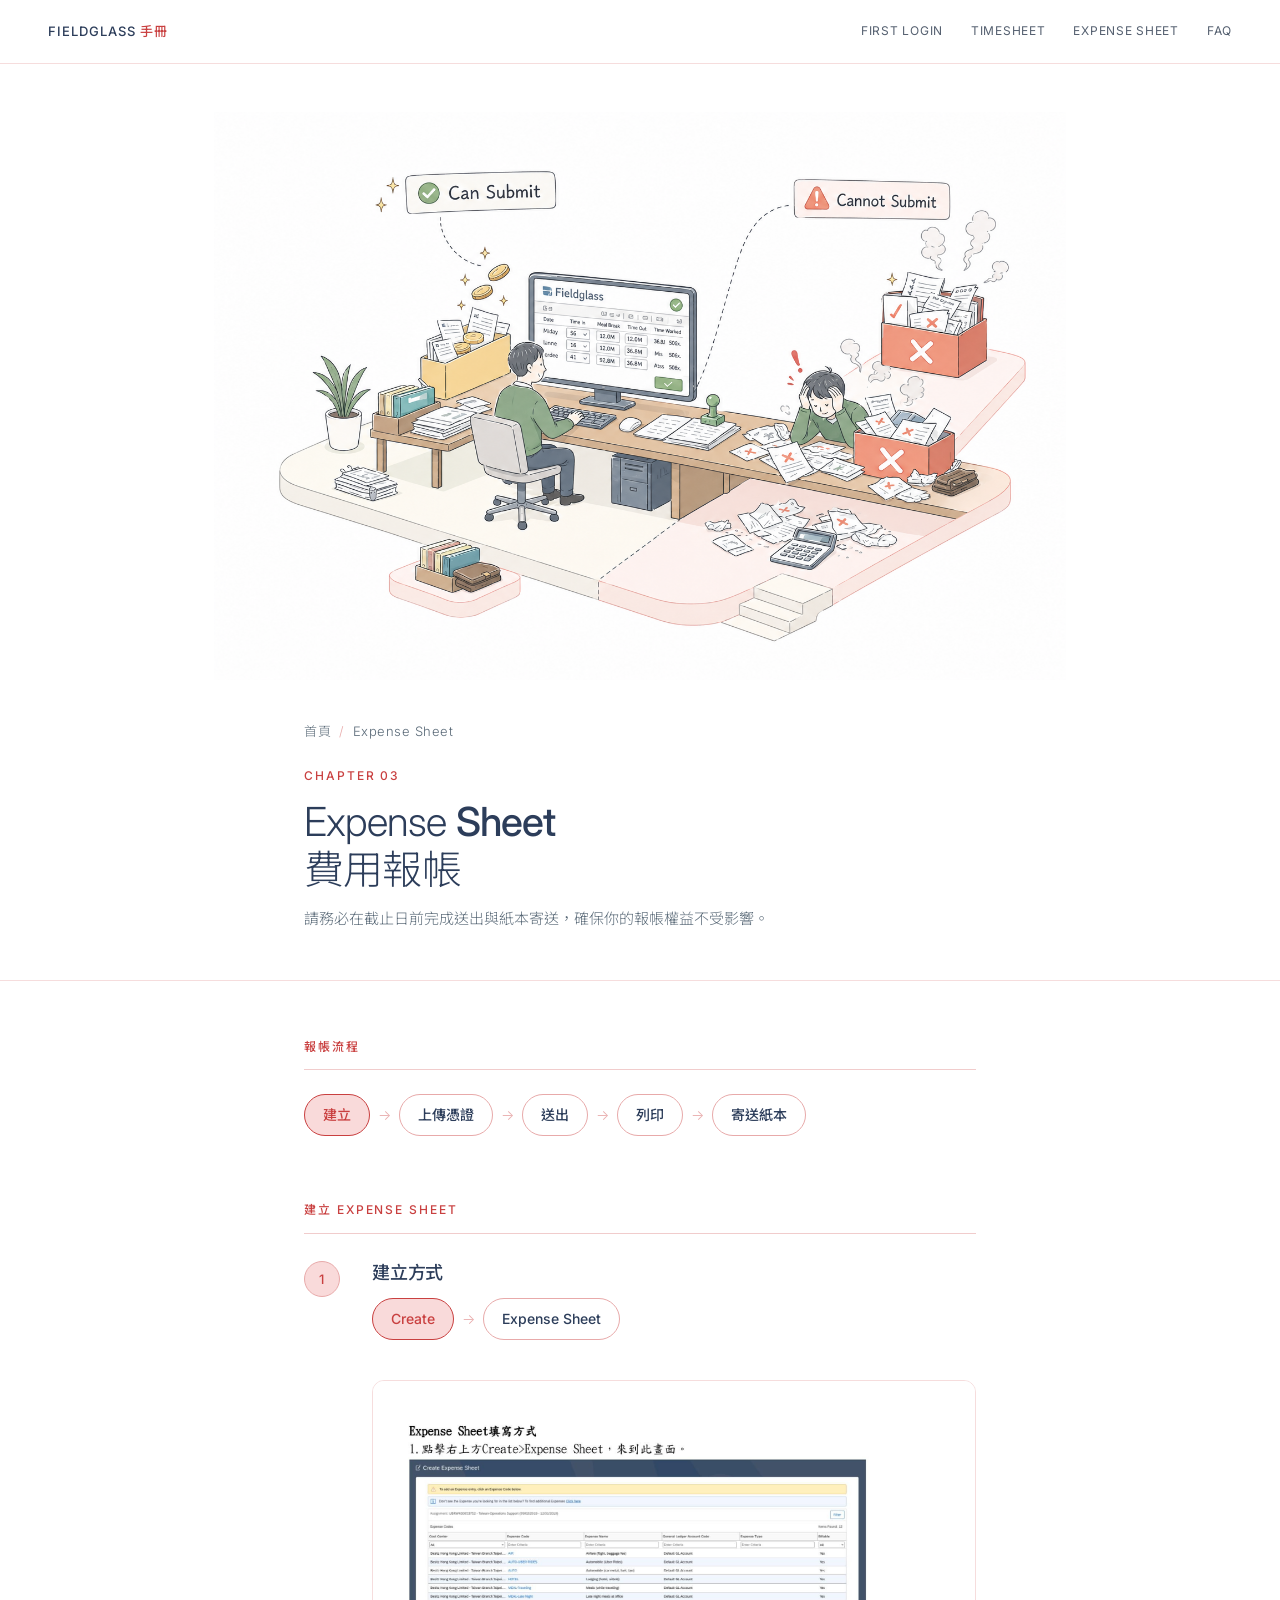
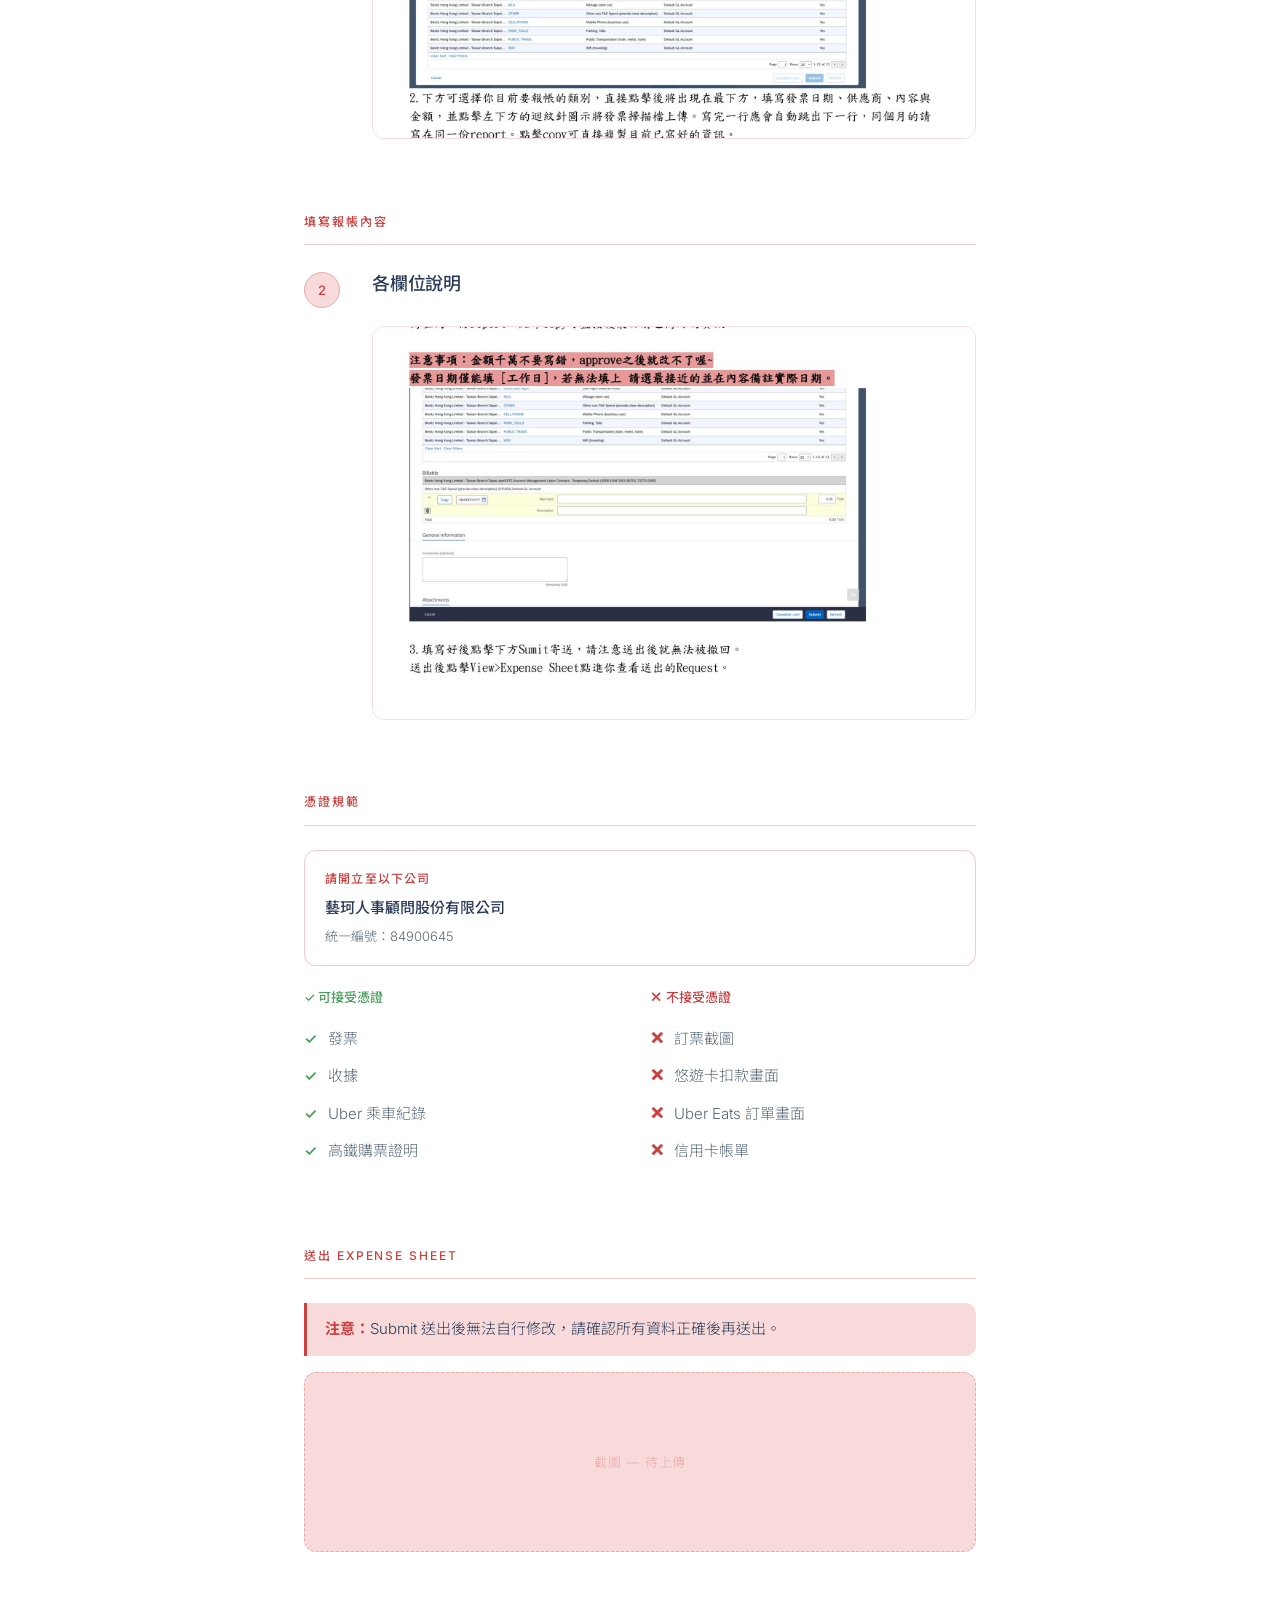
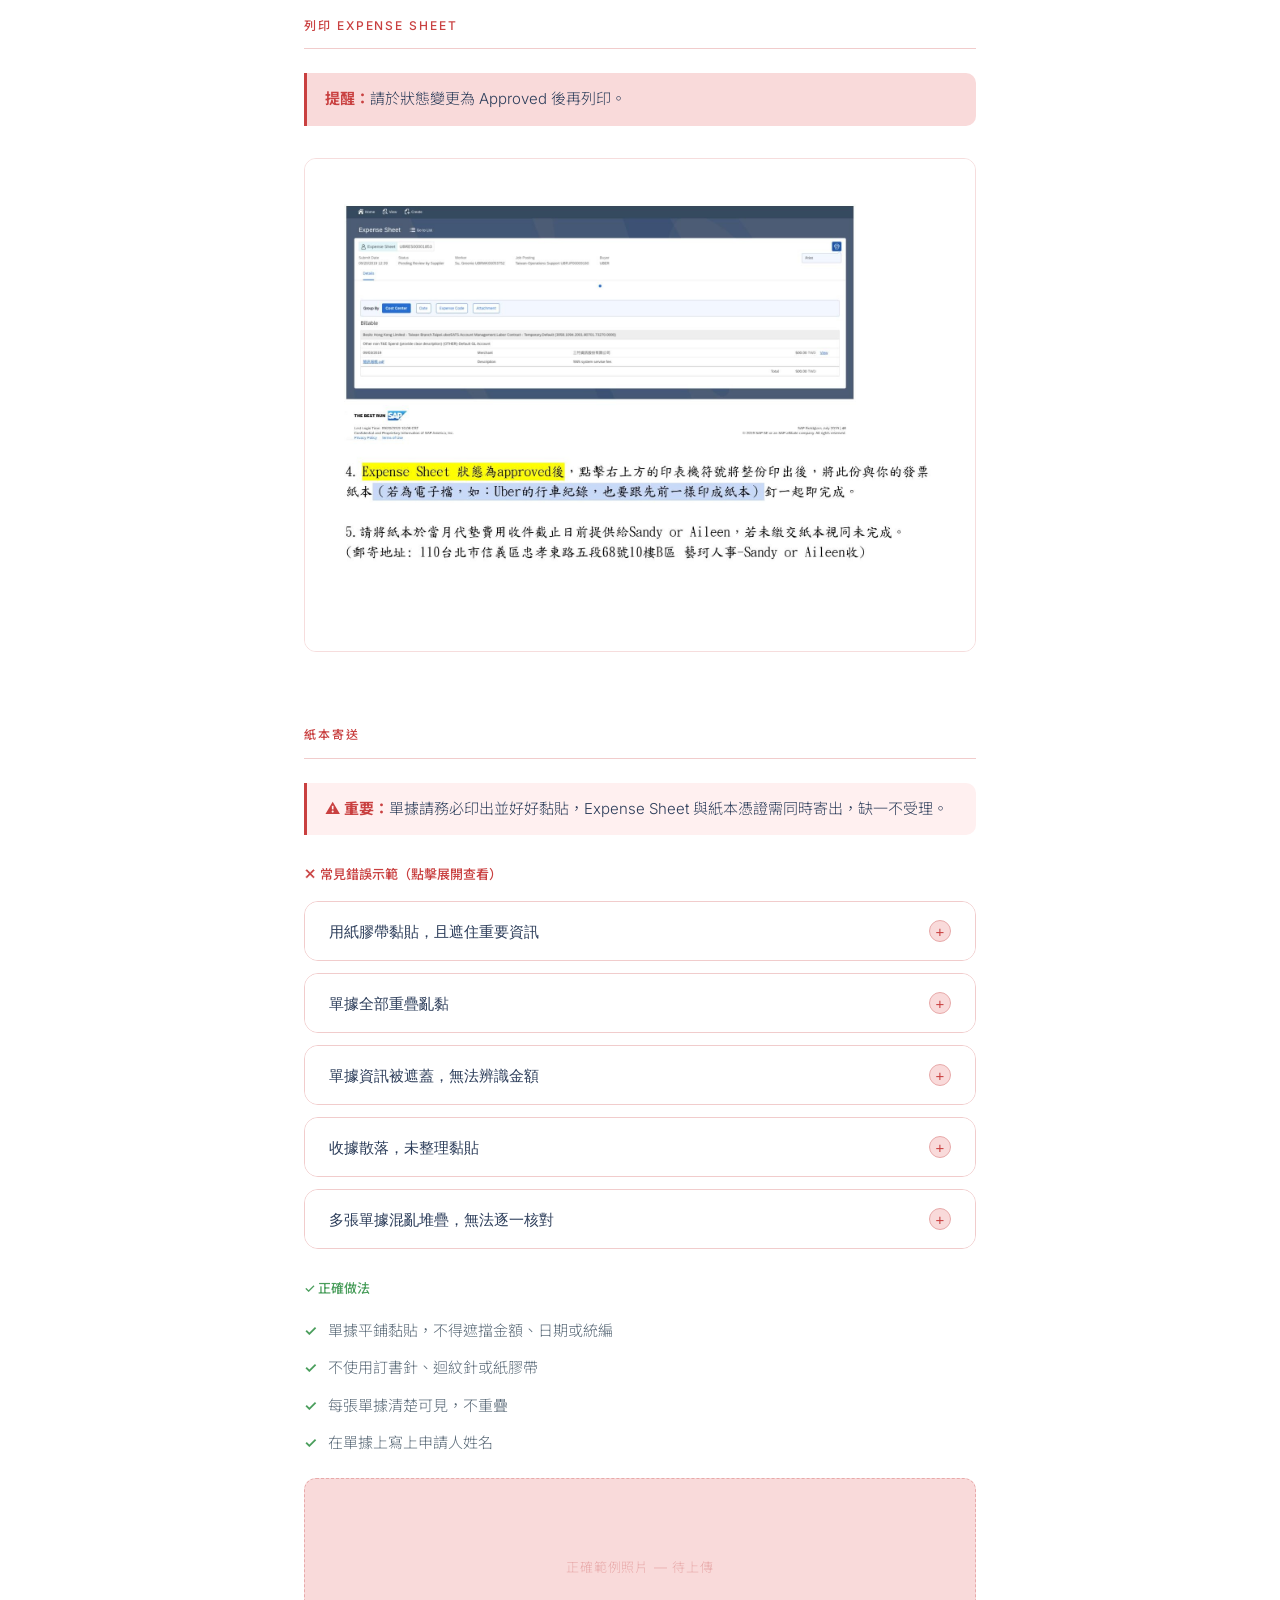
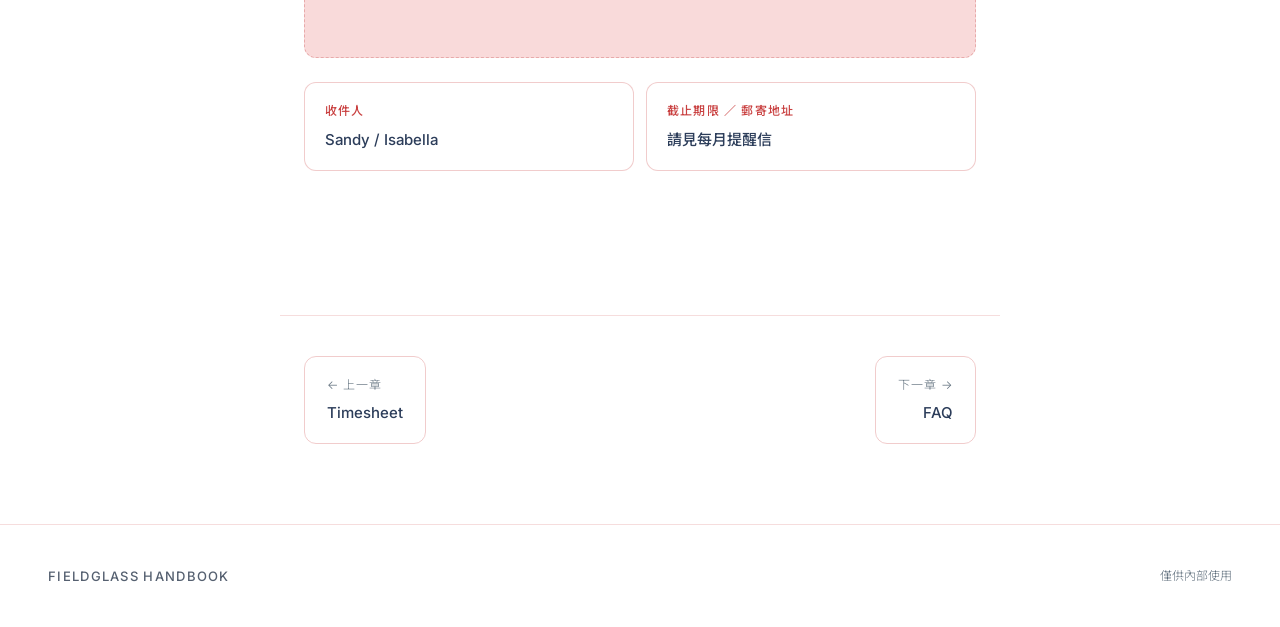
==== commit 845dfb42: "Add files via upload" ====
--- a/pages/expense.html
+++ b/pages/expense.html
@@ -82,7 +82,7 @@
             <span class="flow-arrow-h">→</span>
             <div class="flow-bubble-h">Expense Sheet</div>
           </div>
-          <div class="img-placeholder">截圖 — 待上傳</div>
+          <img src="../images/screenshots/expense-create.jpg" alt="建立 Expense Sheet" style="width:100%;border-radius:12px;margin-top:16px;border:1px solid rgba(232,170,170,0.4)" />
         </div>
       </div>
     </div>
@@ -94,7 +94,7 @@
         <div class="step-num">2</div>
         <div class="step-body">
           <h3>各欄位說明</h3>
-          <div class="img-placeholder">Expense Sheet 截圖 — 待上傳</div>
+          <img src="../images/screenshots/expense-fill.jpg" alt="填寫 Expense Sheet" style="width:100%;border-radius:12px;margin-top:16px;border:1px solid rgba(232,170,170,0.4)" />
         </div>
       </div>
     </div>
@@ -142,7 +142,7 @@
     <div class="content-section" id="section-print">
       <p class="section-label">列印 Expense Sheet</p>
       <div class="note"><strong>提醒：</strong>請於狀態變更為 Approved 後再列印。</div>
-      <div class="img-placeholder">截圖 — 待上傳</div>
+      <img src="../images/screenshots/expense-approved.jpg" alt="Expense Sheet 列印畫面" style="width:100%;border-radius:12px;margin-top:16px;border:1px solid rgba(232,170,170,0.4)" />
     </div>
 
     <!-- 紙本寄送 -->
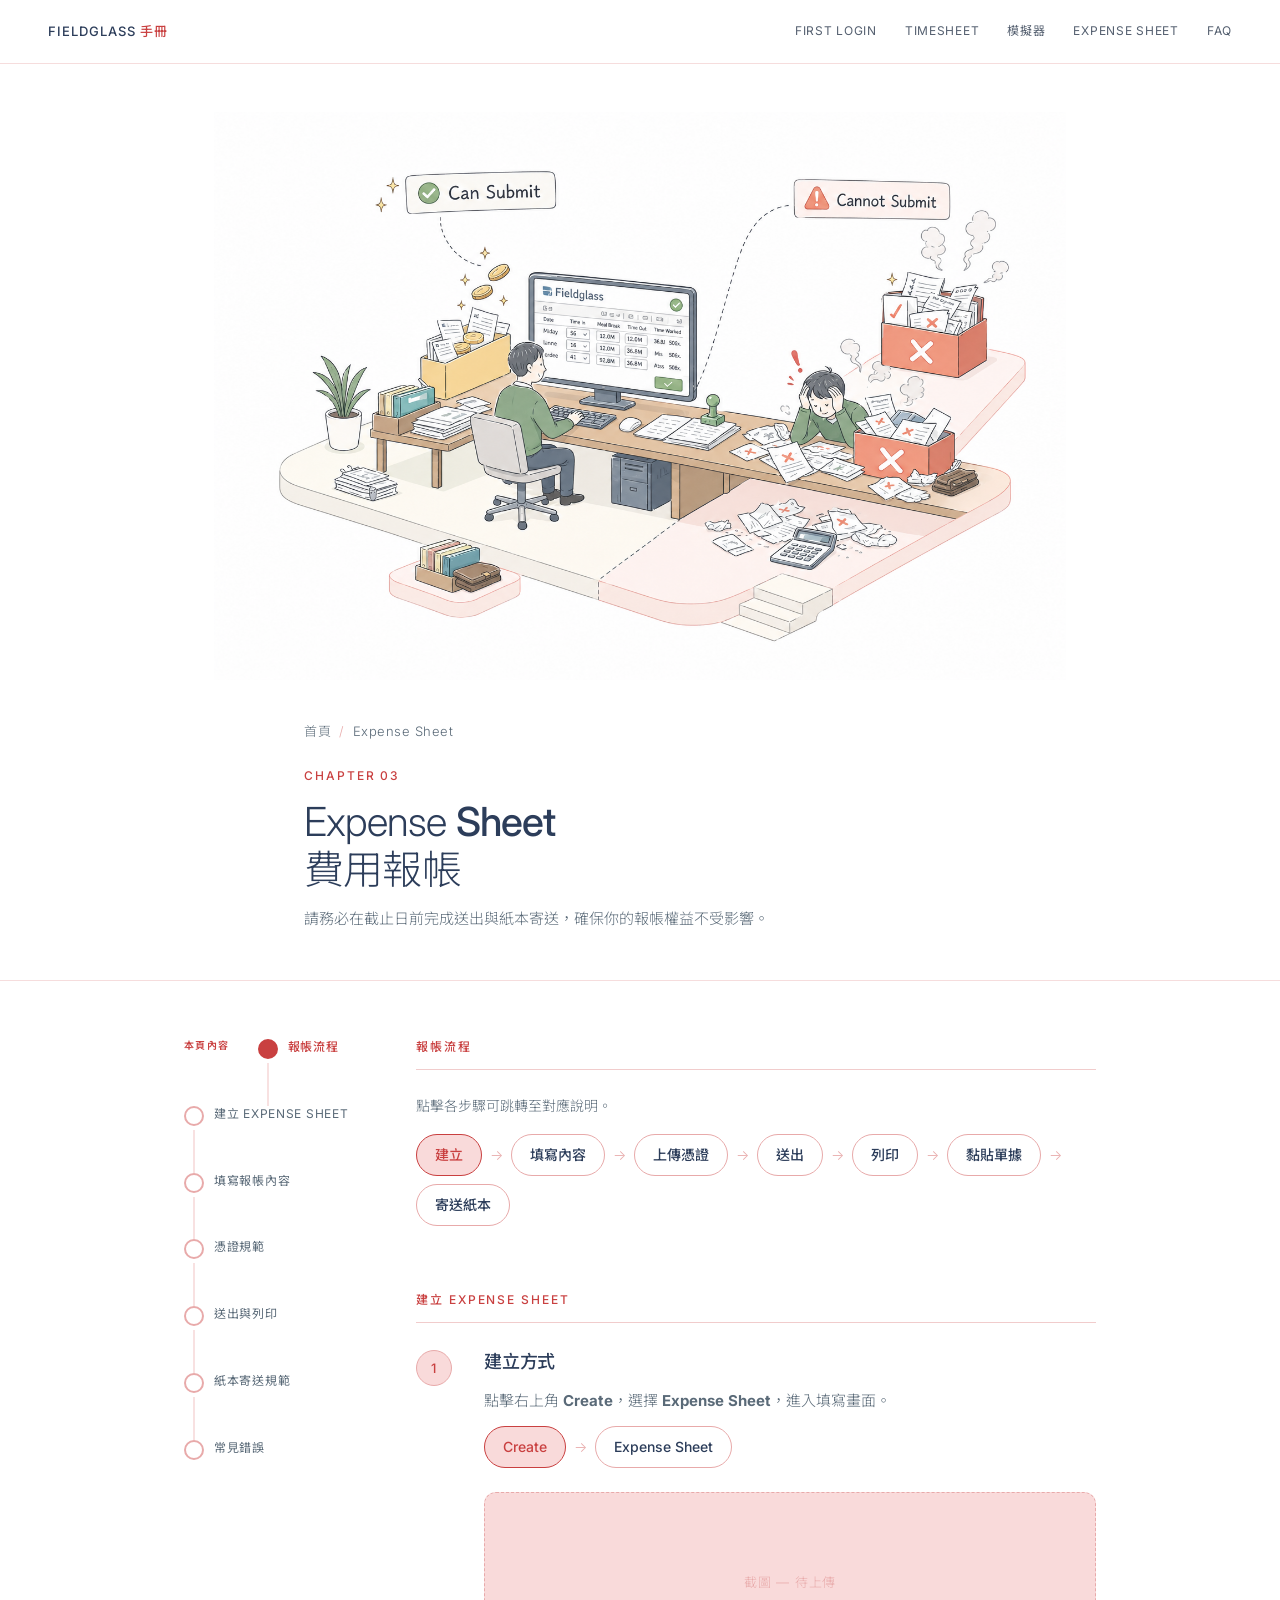
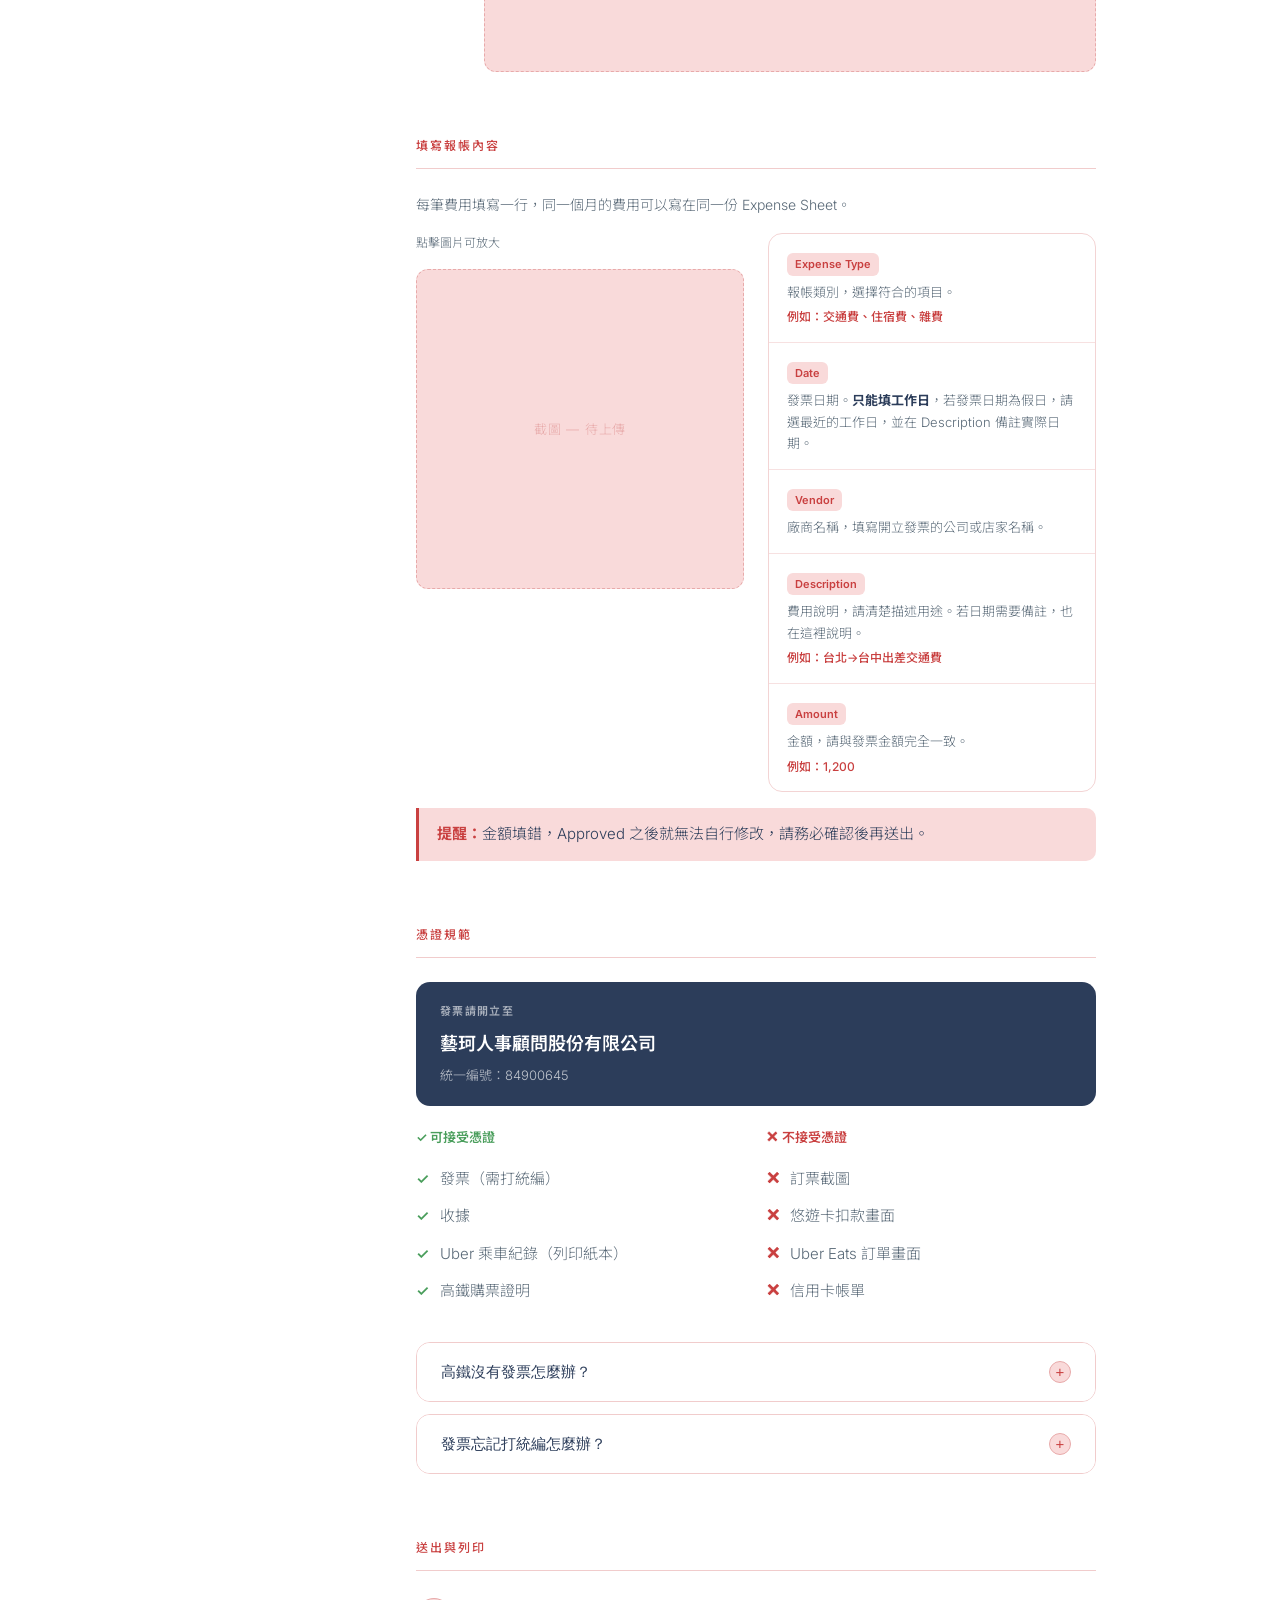
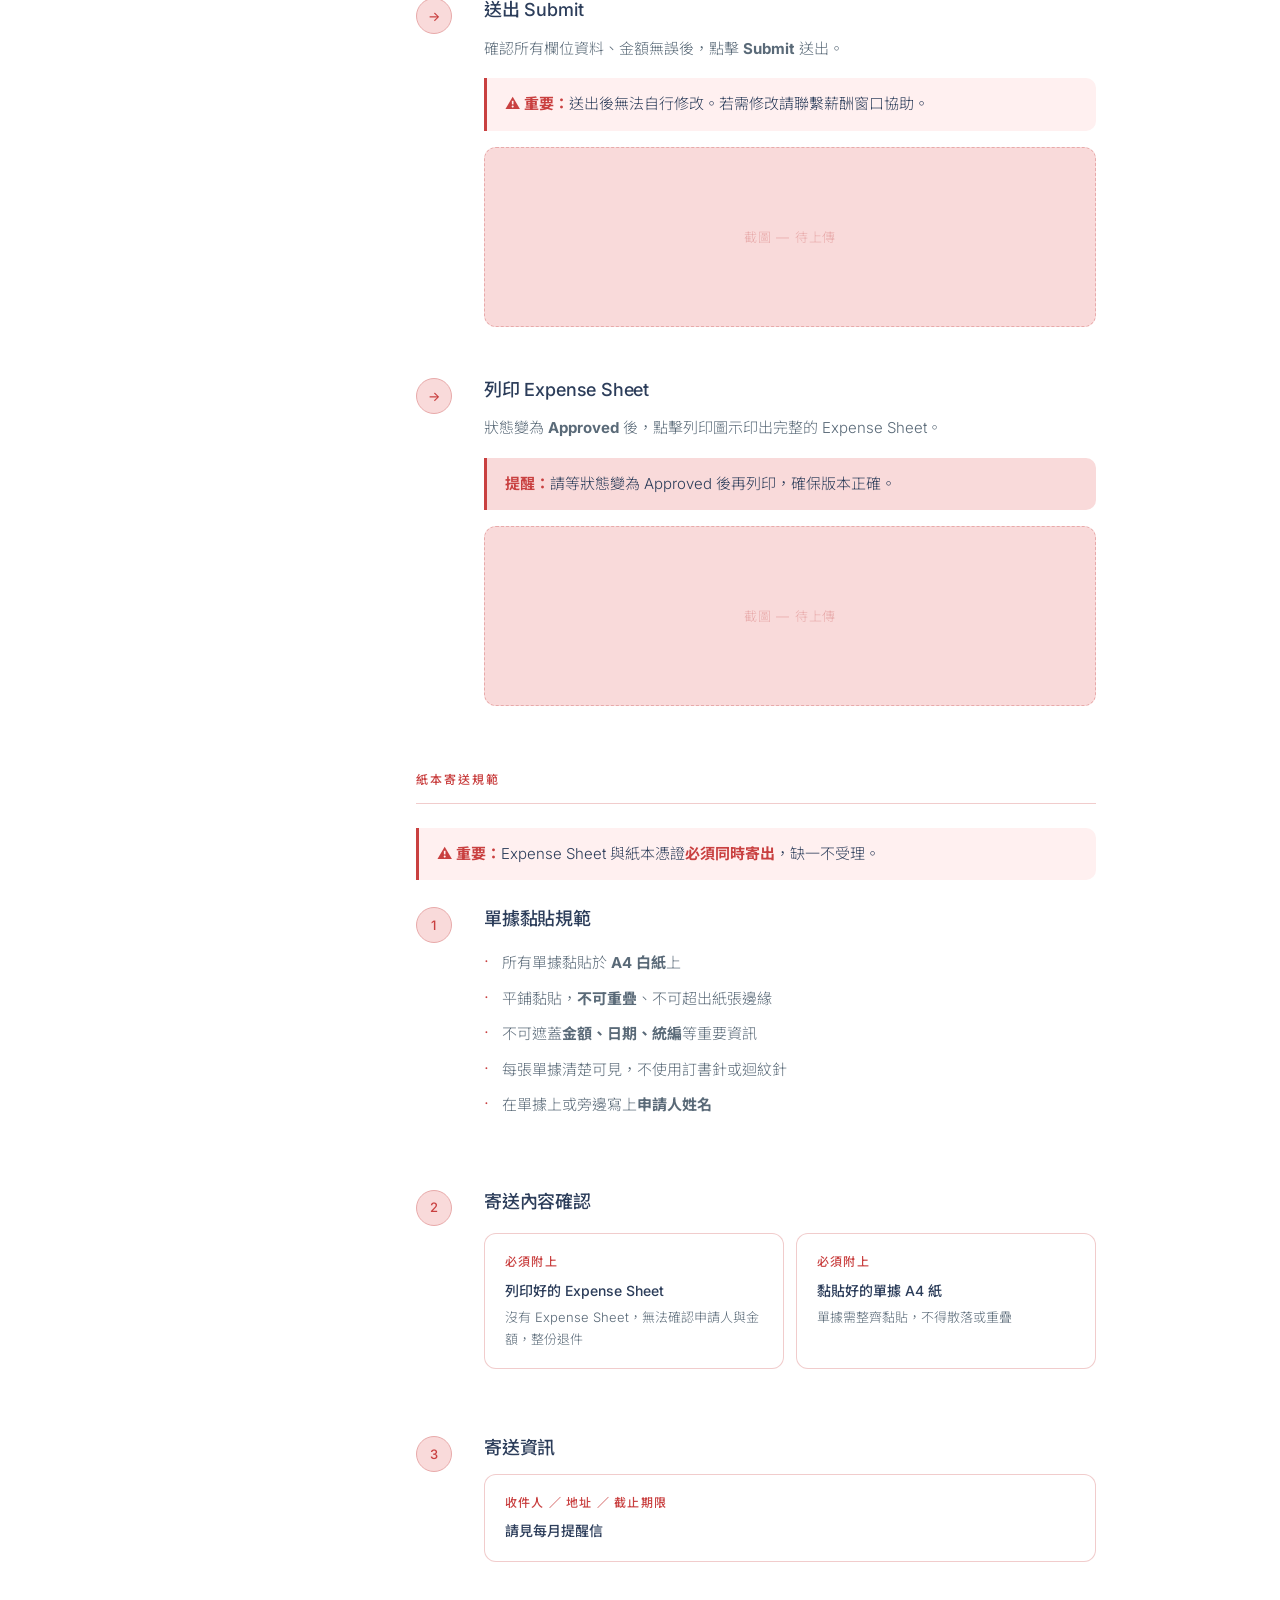
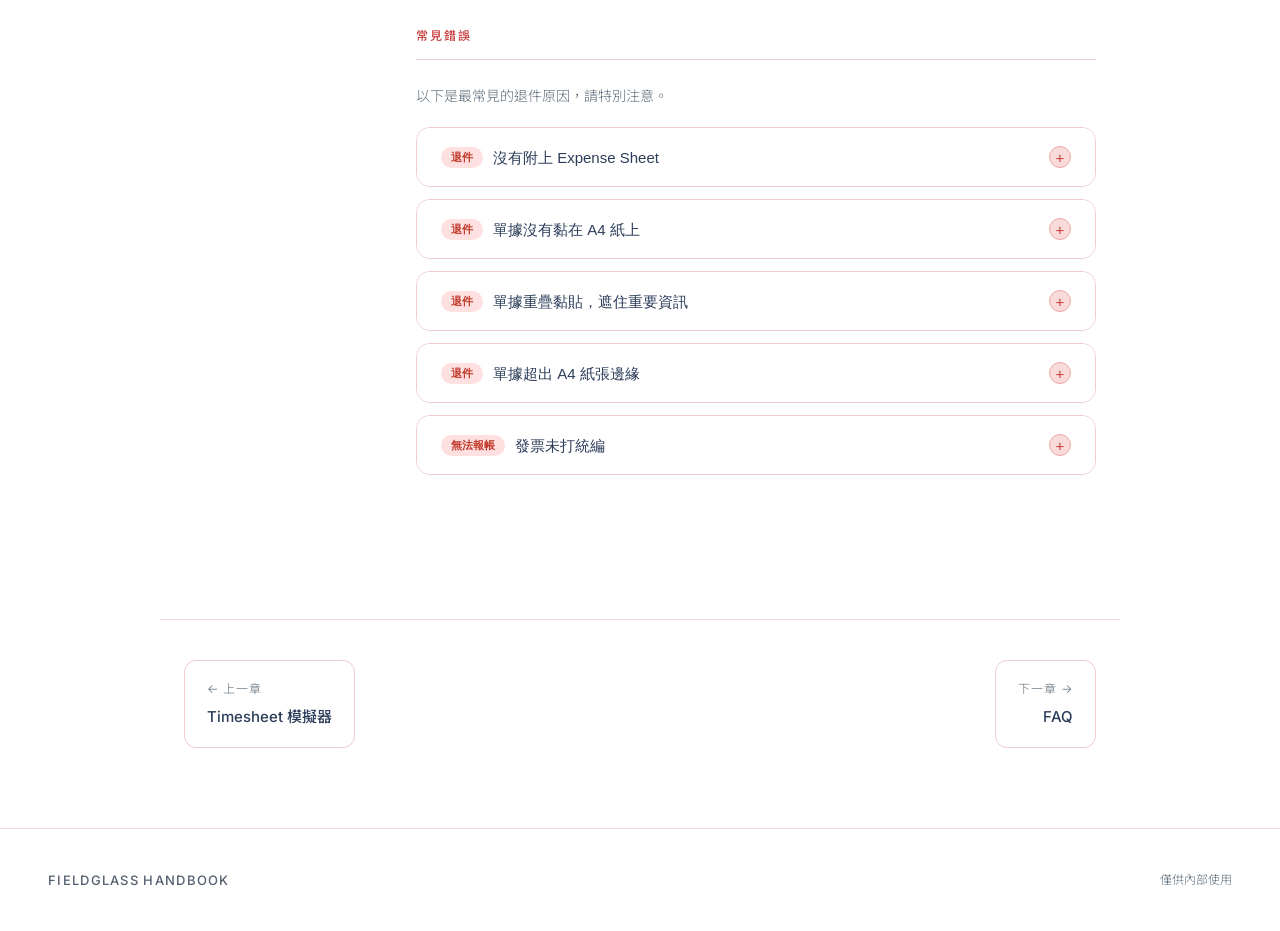
==== commit 010700fe: "Add files via upload" ====
--- a/pages/expense.html
+++ b/pages/expense.html
@@ -7,261 +7,447 @@
   <link rel="stylesheet" href="../css/style.css" />
   <link rel="stylesheet" href="../css/inner.css" />
   <style>
-    .receipt-hover-group { position: relative; display: inline-block; }
-    .receipt-hover-group img.preview {
-      position: absolute;
-      bottom: calc(100% + 8px);
-      left: 50%;
-      transform: translateX(-50%);
-      width: 220px;
-      border-radius: 10px;
-      box-shadow: 0 8px 32px rgba(61,79,107,0.18);
-      opacity: 0;
-      pointer-events: none;
-      transition: opacity 0.2s ease;
-      z-index: 10;
-      border: 1px solid rgba(242,196,196,0.5);
-    }
-    .receipt-hover-group:hover img.preview { opacity: 1; }
+    .zoom-overlay{display:none;position:fixed;inset:0;background:rgba(0,0,0,0.82);z-index:9999;align-items:center;justify-content:center;cursor:zoom-out}
+    .zoom-overlay.active{display:flex}
+    .zoom-overlay img{max-width:92vw;max-height:92vh;border-radius:10px;box-shadow:0 8px 40px rgba(0,0,0,0.5)}
+    .zoomable{cursor:zoom-in;transition:transform 0.2s;border-radius:12px;display:block;border:1px solid rgba(232,170,170,0.4)}
+    .zoomable:hover{transform:scale(1.015);box-shadow:0 8px 32px rgba(44,61,90,0.15)}
+
+    /* Left sticky nav - same as timesheet */
+    .exp-layout{display:grid;grid-template-columns:200px 1fr;gap:32px;max-width:960px;margin:0 auto;padding:56px 24px 80px;align-items:start}
+    .exp-flow-nav{position:sticky;top:88px}
+    .exp-flow-label{font-size:10px;font-weight:600;letter-spacing:0.14em;text-transform:uppercase;color:var(--red-accent);margin-bottom:16px}
+    .exp-flow-item{display:flex;align-items:flex-start;gap:10px;position:relative}
+    .exp-flow-item::before{content:"";position:absolute;left:9px;top:26px;width:2px;height:calc(100% + 4px);background:rgba(242,196,196,0.5)}
+    .exp-flow-item:last-child::before{display:none}
+    .exp-flow-dot{width:20px;height:20px;border-radius:50%;border:2px solid var(--pink-mid);background:var(--white);flex-shrink:0;margin-top:2px;transition:all 0.2s}
+    .exp-flow-item.active .exp-flow-dot{background:var(--red-accent);border-color:var(--red-accent)}
+    .exp-flow-link{font-size:12px;color:var(--text-sub);text-decoration:none;line-height:1.4;padding:2px 0 20px;transition:color 0.2s;display:block}
+    .exp-flow-link:hover,.exp-flow-item.active .exp-flow-link{color:var(--red-accent);font-weight:500}
+    .exp-content{min-width:0}
+    @media(max-width:768px){.exp-layout{grid-template-columns:1fr;padding:32px 20px 60px}.exp-flow-nav{display:none}}
+
+    /* Field list */
+    .field-list{border:1px solid rgba(232,170,170,0.5);border-radius:14px;overflow:hidden}
+    .field-item{padding:14px 18px;border-bottom:1px solid rgba(232,170,170,0.35)}
+    .field-item:last-child{border-bottom:none}
+    .field-item.warning{background:#fff5f5}
+    .field-tag{display:inline-block;font-size:11px;font-weight:600;font-family:"Inter",monospace;background:var(--pink-pale);color:var(--red-accent);border-radius:6px;padding:2px 8px;margin-bottom:6px;white-space:nowrap}
+    .field-tag.danger{background:#ffe0e0;color:#c0392b}
+    .field-desc{font-size:13px;color:var(--text-sub);line-height:1.65}
+    .field-desc strong{color:var(--navy)}
+    .field-example{font-size:12px;color:var(--red-accent);margin-top:4px;font-weight:500}
+
+    /* Side layout */
+    .side-layout{display:grid;grid-template-columns:1fr 1fr;gap:24px;align-items:start;margin-top:16px}
+    @media(max-width:640px){.side-layout{grid-template-columns:1fr}}
+
+    /* Check lists */
+    .check-list{list-style:none;padding:0;margin:12px 0}
+    .check-list li{font-size:15px;color:var(--text-sub);padding:6px 0 6px 24px;position:relative}
+    .check-list.accept li::before{content:"✓";position:absolute;left:0;color:var(--green);font-weight:600}
+    .check-list.reject li::before{content:"✕";position:absolute;left:0;color:var(--red-accent);font-weight:600}
+
+    /* Error accordion */
+    .error-accordion{border:1px solid rgba(232,170,170,0.6);border-radius:14px;overflow:hidden;margin-bottom:12px}
+    .error-header{width:100%;background:var(--white);border:none;padding:18px 24px;text-align:left;cursor:pointer;display:flex;align-items:center;justify-content:space-between;gap:16px;transition:background 0.2s}
+    .error-header:hover{background:var(--pink-pale)}
+    .error-title{font-size:15px;font-weight:500;color:var(--navy);line-height:1.4;display:flex;align-items:center;gap:10px}
+    .error-badge{flex-shrink:0;background:#ffe0e0;color:#c0392b;font-size:11px;font-weight:600;padding:3px 10px;border-radius:20px}
+    .error-icon{flex-shrink:0;width:22px;height:22px;border-radius:50%;background:var(--pink-pale);border:1px solid var(--pink-mid);display:flex;align-items:center;justify-content:center;font-size:15px;color:var(--red-accent);transition:transform 0.25s}
+    .error-accordion.open .error-icon{transform:rotate(45deg)}
+    .error-body{max-height:0;overflow:hidden;transition:max-height 0.35s ease}
+    .error-body-inner{padding:16px 24px 20px;font-size:15px;color:var(--text-sub);line-height:1.75;border-top:1px solid rgba(232,170,170,0.4)}
+    .error-body-inner img{width:100%;border-radius:10px;margin-top:14px;border:1px solid rgba(232,170,170,0.4)}
+
+    /* Spec card */
+    .spec-card{background:var(--navy);border-radius:14px;padding:20px 24px;margin-bottom:20px}
+    .spec-card-label{font-size:11px;font-weight:600;letter-spacing:0.12em;text-transform:uppercase;color:rgba(255,255,255,0.6);margin-bottom:8px}
+    .spec-card-value{font-size:18px;font-weight:600;color:white;margin-bottom:4px}
+    .spec-card-sub{font-size:13px;color:rgba(255,255,255,0.7)}
   </style>
 </head>
 <body>
+  <div class="zoom-overlay" id="zoomOverlay" onclick="closeZoom()">
+    <img id="zoomImg" src="" alt="" />
+  </div>
+
   <header>
     <a class="logo" href="../index.html">Fieldglass <span>手冊</span></a>
     <nav>
       <a href="login.html">First Login</a>
       <a href="timesheet.html">Timesheet</a>
+      <a href="simulator.html">模擬器</a>
       <a href="expense.html">Expense Sheet</a>
       <a href="faq.html">FAQ</a>
     </nav>
   </header>
 
   <section class="page-hero">
-    <div class="page-hero-img">
-      <img src="../images/expense.png" alt="Expense Sheet" />
-    </div>
+    <div class="page-hero-img"><img src="../images/expense.png" alt="Expense Sheet" /></div>
     <div class="page-hero-text">
-      <div class="breadcrumb">
-        <a href="../index.html">首頁</a>
-        <span class="breadcrumb-sep">/</span>
-        <span>Expense Sheet</span>
-      </div>
+      <div class="breadcrumb"><a href="../index.html">首頁</a><span class="breadcrumb-sep">/</span><span>Expense Sheet</span></div>
       <p class="page-eyebrow">Chapter 03</p>
       <h1 class="page-title">Expense <strong>Sheet</strong><br>費用報帳</h1>
       <p class="page-desc">請務必在截止日前完成送出與紙本寄送，確保你的報帳權益不受影響。</p>
     </div>
   </section>
 
-  <div class="page-content">
-
-    <!-- 流程 -->
-    <div class="content-section" id="section-flow">
-      <p class="section-label">報帳流程</p>
-      <div class="flow-h">
-        <a class="flow-bubble-h active" href="#section-create">建立</a>
-        <span class="flow-arrow-h">→</span>
-        <a class="flow-bubble-h" href="#section-upload">上傳憑證</a>
-        <span class="flow-arrow-h">→</span>
-        <a class="flow-bubble-h" href="#section-submit">送出</a>
-        <span class="flow-arrow-h">→</span>
-        <a class="flow-bubble-h" href="#section-print">列印</a>
-        <span class="flow-arrow-h">→</span>
-        <a class="flow-bubble-h" href="#section-mail">寄送紙本</a>
-      </div>
-    </div>
-
-    <!-- 建立 -->
-    <div class="content-section" id="section-create">
-      <p class="section-label">建立 Expense Sheet</p>
-      <div class="step">
-        <div class="step-num">1</div>
-        <div class="step-body">
-          <h3>建立方式</h3>
-          <div class="flow-h" style="margin-top:8px">
-            <div class="flow-bubble-h active">Create</div>
-            <span class="flow-arrow-h">→</span>
-            <div class="flow-bubble-h">Expense Sheet</div>
-          </div>
-          <img src="../images/screenshots/expense-create.jpg" alt="建立 Expense Sheet" style="width:100%;border-radius:12px;margin-top:16px;border:1px solid rgba(232,170,170,0.4)" />
-        </div>
-      </div>
-    </div>
-
-    <!-- 填寫內容 -->
-    <div class="content-section" id="section-upload">
-      <p class="section-label">填寫報帳內容</p>
-      <div class="step">
-        <div class="step-num">2</div>
-        <div class="step-body">
-          <h3>各欄位說明</h3>
-          <img src="../images/screenshots/expense-fill.jpg" alt="填寫 Expense Sheet" style="width:100%;border-radius:12px;margin-top:16px;border:1px solid rgba(232,170,170,0.4)" />
-        </div>
-      </div>
-    </div>
-
-    <!-- 憑證規範 -->
-    <div class="content-section" id="section-receipt">
-      <p class="section-label">憑證規範</p>
-
-      <div class="info-card" style="margin-bottom:20px">
-        <div class="info-card-label">請開立至以下公司</div>
-        <div class="info-card-value">藝珂人事顧問股份有限公司</div>
-        <div class="info-card-sub">統一編號：84900645</div>
-      </div>
-
-      <div style="display:grid;grid-template-columns:1fr 1fr;gap:20px;margin-top:8px">
-        <div>
-          <p style="font-size:13px;font-weight:500;color:var(--green);margin-bottom:10px">✓ 可接受憑證</p>
-          <ul class="check-list accept">
-            <li>發票</li>
-            <li>收據</li>
-            <li>Uber 乘車紀錄</li>
-            <li>高鐵購票證明</li>
-          </ul>
-        </div>
-        <div>
-          <p style="font-size:13px;font-weight:500;color:var(--red-accent);margin-bottom:10px">✕ 不接受憑證</p>
-          <ul class="check-list reject">
-            <li>訂票截圖</li>
-            <li>悠遊卡扣款畫面</li>
-            <li>Uber Eats 訂單畫面</li>
-            <li>信用卡帳單</li>
-          </ul>
-        </div>
-      </div>
-    </div>
-
-    <!-- 送出 -->
-    <div class="content-section" id="section-submit">
-      <p class="section-label">送出 Expense Sheet</p>
-      <div class="note"><strong>注意：</strong>Submit 送出後無法自行修改，請確認所有資料正確後再送出。</div>
-      <div class="img-placeholder">截圖 — 待上傳</div>
-    </div>
-
-    <!-- 列印 -->
-    <div class="content-section" id="section-print">
-      <p class="section-label">列印 Expense Sheet</p>
-      <div class="note"><strong>提醒：</strong>請於狀態變更為 Approved 後再列印。</div>
-      <img src="../images/screenshots/expense-approved.jpg" alt="Expense Sheet 列印畫面" style="width:100%;border-radius:12px;margin-top:16px;border:1px solid rgba(232,170,170,0.4)" />
-    </div>
-
-    <!-- 紙本寄送 -->
-    <div class="content-section" id="section-mail">
-      <p class="section-label">紙本寄送</p>
-
-      <div class="note" style="border-color:var(--red-accent);background:#fff0f0">
-        <strong>⚠️ 重要：</strong>單據請務必印出並好好黏貼，Expense Sheet 與紙本憑證需同時寄出，缺一不受理。
-      </div>
-
-      <div style="margin-top:28px">
-        <p style="font-size:13px;font-weight:500;color:var(--red-accent);margin-bottom:16px">✕ 常見錯誤示範（點擊展開查看）</p>
+  <div class="exp-layout">
+
+    <!-- Left nav -->
+    <nav class="exp-flow-nav">
+      <p class="exp-flow-label">本頁內容</p>
+      <div class="exp-flow-item" id="nav-flow"><div class="exp-flow-dot"></div><a class="exp-flow-link" href="#section-flow">報帳流程</a></div>
+      <div class="exp-flow-item" id="nav-create"><div class="exp-flow-dot"></div><a class="exp-flow-link" href="#section-create">建立 Expense Sheet</a></div>
+      <div class="exp-flow-item" id="nav-fill"><div class="exp-flow-dot"></div><a class="exp-flow-link" href="#section-fill">填寫報帳內容</a></div>
+      <div class="exp-flow-item" id="nav-receipt"><div class="exp-flow-dot"></div><a class="exp-flow-link" href="#section-receipt">憑證規範</a></div>
+      <div class="exp-flow-item" id="nav-submit"><div class="exp-flow-dot"></div><a class="exp-flow-link" href="#section-submit">送出與列印</a></div>
+      <div class="exp-flow-item" id="nav-mail"><div class="exp-flow-dot"></div><a class="exp-flow-link" href="#section-mail">紙本寄送規範</a></div>
+      <div class="exp-flow-item" id="nav-errors"><div class="exp-flow-dot"></div><a class="exp-flow-link" href="#section-errors">常見錯誤</a></div>
+    </nav>
+
+    <div class="exp-content">
+
+      <!-- 報帳流程 -->
+      <div class="content-section" id="section-flow">
+        <p class="section-label">報帳流程</p>
+        <p style="font-size:14px;color:var(--text-sub);margin-bottom:16px">點擊各步驟可跳轉至對應說明。</p>
+        <div class="flow-h">
+          <a class="flow-bubble-h active" href="#section-create">建立</a>
+          <span class="flow-arrow-h">→</span>
+          <a class="flow-bubble-h" href="#section-fill">填寫內容</a>
+          <span class="flow-arrow-h">→</span>
+          <a class="flow-bubble-h" href="#section-receipt">上傳憑證</a>
+          <span class="flow-arrow-h">→</span>
+          <a class="flow-bubble-h" href="#section-submit">送出</a>
+          <span class="flow-arrow-h">→</span>
+          <a class="flow-bubble-h" href="#section-submit">列印</a>
+          <span class="flow-arrow-h">→</span>
+          <a class="flow-bubble-h" href="#section-mail">黏貼單據</a>
+          <span class="flow-arrow-h">→</span>
+          <a class="flow-bubble-h" href="#section-mail">寄送紙本</a>
+        </div>
+      </div>
+
+      <!-- 建立 -->
+      <div class="content-section" id="section-create">
+        <p class="section-label">建立 Expense Sheet</p>
+        <div class="step">
+          <div class="step-num">1</div>
+          <div class="step-body">
+            <h3>建立方式</h3>
+            <p>點擊右上角 <strong>Create</strong>，選擇 <strong>Expense Sheet</strong>，進入填寫畫面。</p>
+            <div class="flow-h" style="margin-top:8px">
+              <div class="flow-bubble-h active">Create</div>
+              <span class="flow-arrow-h">→</span>
+              <div class="flow-bubble-h">Expense Sheet</div>
+            </div>
+            <div class="img-placeholder" style="margin-top:16px">截圖 — 待上傳</div>
+          </div>
+        </div>
+      </div>
+
+      <!-- 填寫報帳內容 -->
+      <div class="content-section" id="section-fill">
+        <p class="section-label">填寫報帳內容</p>
+        <p style="font-size:14px;color:var(--text-sub);margin-bottom:16px">每筆費用填寫一行，同一個月的費用可以寫在同一份 Expense Sheet。</p>
+        <div class="side-layout">
+          <div>
+            <p style="font-size:12px;color:var(--text-sub);margin-bottom:6px">點擊圖片可放大</p>
+            <div class="img-placeholder" style="min-height:320px">截圖 — 待上傳</div>
+          </div>
+          <div class="field-list">
+            <div class="field-item">
+              <div class="field-tag">Expense Type</div>
+              <div class="field-desc">報帳類別，選擇符合的項目。</div>
+              <div class="field-example">例如：交通費、住宿費、雜費</div>
+            </div>
+            <div class="field-item">
+              <div class="field-tag">Date</div>
+              <div class="field-desc">發票日期。<strong>只能填工作日</strong>，若發票日期為假日，請選最近的工作日，並在 Description 備註實際日期。</div>
+            </div>
+            <div class="field-item">
+              <div class="field-tag">Vendor</div>
+              <div class="field-desc">廠商名稱，填寫開立發票的公司或店家名稱。</div>
+            </div>
+            <div class="field-item">
+              <div class="field-tag">Description</div>
+              <div class="field-desc">費用說明，請清楚描述用途。若日期需要備註，也在這裡說明。</div>
+              <div class="field-example">例如：台北→台中出差交通費</div>
+            </div>
+            <div class="field-item">
+              <div class="field-tag">Amount</div>
+              <div class="field-desc">金額，請與發票金額完全一致。</div>
+              <div class="field-example">例如：1,200</div>
+            </div>
+          </div>
+        </div>
+        <div class="note" style="margin-top:16px">
+          <strong>提醒：</strong>金額填錯，Approved 之後就無法自行修改，請務必確認後再送出。
+        </div>
+      </div>
+
+      <!-- 憑證規範 -->
+      <div class="content-section" id="section-receipt">
+        <p class="section-label">憑證規範</p>
+
+        <div class="spec-card">
+          <div class="spec-card-label">發票請開立至</div>
+          <div class="spec-card-value">藝珂人事顧問股份有限公司</div>
+          <div class="spec-card-sub">統一編號：84900645</div>
+        </div>
+
+        <div style="display:grid;grid-template-columns:1fr 1fr;gap:20px;margin-bottom:20px">
+          <div>
+            <p style="font-size:13px;font-weight:600;color:var(--green);margin-bottom:10px">✓ 可接受憑證</p>
+            <ul class="check-list accept">
+              <li>發票（需打統編）</li>
+              <li>收據</li>
+              <li>Uber 乘車紀錄（列印紙本）</li>
+              <li>高鐵購票證明</li>
+            </ul>
+          </div>
+          <div>
+            <p style="font-size:13px;font-weight:600;color:var(--red-accent);margin-bottom:10px">✕ 不接受憑證</p>
+            <ul class="check-list reject">
+              <li>訂票截圖</li>
+              <li>悠遊卡扣款畫面</li>
+              <li>Uber Eats 訂單畫面</li>
+              <li>信用卡帳單</li>
+            </ul>
+          </div>
+        </div>
 
         <div class="accordion">
           <button class="accordion-header">
-            <span class="accordion-question">用紙膠帶黏貼，且遮住重要資訊</span>
+            <span class="accordion-question">高鐵沒有發票怎麼辦？</span>
             <span class="accordion-icon">+</span>
           </button>
           <div class="accordion-body">
             <div class="accordion-body-inner">
-              紙膠帶會遮蓋金額、日期或統編，導致無法辨識，影響報帳審核與入帳。請改用雙面膠或膠水平貼。
-              <img src="../images/receipts/error1.jpg" alt="錯誤範例：紙膠帶遮住資訊" />
+              可提供車票或至台灣高鐵官網查詢購票紀錄列印。<br><br>
+              <a href="https://ptis.thsrc.com.tw/ptis/" target="_blank" rel="noopener"
+                 style="display:inline-block;font-size:14px;font-weight:500;color:var(--red-accent);text-decoration:none;border:1px solid var(--pink-mid);padding:8px 18px;border-radius:20px">
+                台灣高鐵購票紀錄查詢 →
+              </a>
             </div>
           </div>
         </div>
 
         <div class="accordion">
           <button class="accordion-header">
-            <span class="accordion-question">單據全部重疊亂黏</span>
+            <span class="accordion-question">發票忘記打統編怎麼辦？</span>
             <span class="accordion-icon">+</span>
           </button>
           <div class="accordion-body">
-            <div class="accordion-body-inner">
-              單據重疊後容易遺失，HR 需進行人工拆開處理，大幅延誤入帳時程。請將每張單據平鋪黏貼，互不遮擋。
-              <img src="../images/receipts/error2.jpg" alt="錯誤範例：單據重疊" />
-            </div>
-          </div>
-        </div>
-
-        <div class="accordion">
-          <button class="accordion-header">
-            <span class="accordion-question">單據資訊被遮蓋，無法辨識金額</span>
-            <span class="accordion-icon">+</span>
-          </button>
-          <div class="accordion-body">
-            <div class="accordion-body-inner">
-              金額、日期、統編是審核必要資訊，一旦被遮蓋即無法受理，整份報帳將被退回。
-              <img src="../images/receipts/error3.jpg" alt="錯誤範例：資訊被遮蓋" />
-            </div>
-          </div>
-        </div>
-
-        <div class="accordion">
-          <button class="accordion-header">
-            <span class="accordion-question">收據散落，未整理黏貼</span>
-            <span class="accordion-icon">+</span>
-          </button>
-          <div class="accordion-body">
-            <div class="accordion-body-inner">
-              散落的單據在郵寄過程中容易遺失，且無法對應 Expense Sheet 上的項目，導致退件或延誤。
-              <img src="../images/receipts/error4.jpg" alt="錯誤範例：收據散落" />
-            </div>
-          </div>
-        </div>
-
-        <div class="accordion">
-          <button class="accordion-header">
-            <span class="accordion-question">多張單據混亂堆疊，無法逐一核對</span>
-            <span class="accordion-icon">+</span>
-          </button>
-          <div class="accordion-body">
-            <div class="accordion-body-inner">
-              每筆費用應對應一張清楚的憑證，堆疊後 HR 無法逐一核對金額，會要求重新整理後補件，延誤入帳。
-              <img src="../images/receipts/error5.jpg" alt="錯誤範例：單據混亂堆疊" />
-            </div>
-          </div>
-        </div>
-      </div>
-
-      <div style="margin-top:28px">
-        <p style="font-size:13px;font-weight:500;color:var(--green);margin-bottom:12px">✓ 正確做法</p>
-        <ul class="check-list accept">
-          <li>單據平鋪黏貼，不得遮擋金額、日期或統編</li>
-          <li>不使用訂書針、迴紋針或紙膠帶</li>
-          <li>每張單據清楚可見，不重疊</li>
-          <li>在單據上寫上申請人姓名</li>
-        </ul>
-        <div class="img-placeholder" style="margin-top:16px">正確範例照片 — 待上傳</div>
-      </div>
-
-      <div class="info-grid" style="margin-top:24px">
-        <div class="info-card">
-          <div class="info-card-label">收件人</div>
-          <div class="info-card-value">Sandy / Isabella</div>
-        </div>
-        <div class="info-card">
-          <div class="info-card-label">截止期限 ／ 郵寄地址</div>
-          <div class="info-card-value">請見每月提醒信</div>
-        </div>
-      </div>
+            <div class="accordion-body-inner">說明內容待填入，請聯繫薪酬窗口協助處理。</div>
+          </div>
+        </div>
+      </div>
+
+      <!-- 送出與列印 -->
+      <div class="content-section" id="section-submit">
+        <p class="section-label">送出與列印</p>
+
+        <div class="step">
+          <div class="step-num">→</div>
+          <div class="step-body">
+            <h3>送出 Submit</h3>
+            <p>確認所有欄位資料、金額無誤後，點擊 <strong>Submit</strong> 送出。</p>
+            <div class="note" style="background:#fff0f0;border-color:var(--red-accent)">
+              <strong>⚠️ 重要：</strong>送出後無法自行修改。若需修改請聯繫薪酬窗口協助。
+            </div>
+            <div class="img-placeholder" style="margin-top:16px">截圖 — 待上傳</div>
+          </div>
+        </div>
+
+        <div class="step">
+          <div class="step-num">→</div>
+          <div class="step-body">
+            <h3>列印 Expense Sheet</h3>
+            <p>狀態變為 <strong>Approved</strong> 後，點擊列印圖示印出完整的 Expense Sheet。</p>
+            <div class="note">
+              <strong>提醒：</strong>請等狀態變為 Approved 後再列印，確保版本正確。
+            </div>
+            <div class="img-placeholder" style="margin-top:16px">截圖 — 待上傳</div>
+          </div>
+        </div>
+      </div>
+
+      <!-- 紙本寄送規範 -->
+      <div class="content-section" id="section-mail">
+        <p class="section-label">紙本寄送規範</p>
+
+        <div class="note" style="background:#fff0f0;border-color:var(--red-accent);margin-bottom:24px">
+          <strong>⚠️ 重要：</strong>Expense Sheet 與紙本憑證<strong>必須同時寄出</strong>，缺一不受理。
+        </div>
+
+        <div class="step">
+          <div class="step-num">1</div>
+          <div class="step-body">
+            <h3>單據黏貼規範</h3>
+            <ul>
+              <li>所有單據黏貼於 <strong>A4 白紙</strong>上</li>
+              <li>平鋪黏貼，<strong>不可重疊</strong>、不可超出紙張邊緣</li>
+              <li>不可遮蓋<strong>金額、日期、統編</strong>等重要資訊</li>
+              <li>每張單據清楚可見，不使用訂書針或迴紋針</li>
+              <li>在單據上或旁邊寫上<strong>申請人姓名</strong></li>
+            </ul>
+          </div>
+        </div>
+
+        <div class="step">
+          <div class="step-num">2</div>
+          <div class="step-body">
+            <h3>寄送內容確認</h3>
+            <div class="info-grid">
+              <div class="info-card">
+                <div class="info-card-label">必須附上</div>
+                <div class="info-card-value" style="font-size:14px">列印好的 Expense Sheet</div>
+                <div class="info-card-sub">沒有 Expense Sheet，無法確認申請人與金額，整份退件</div>
+              </div>
+              <div class="info-card">
+                <div class="info-card-label">必須附上</div>
+                <div class="info-card-value" style="font-size:14px">黏貼好的單據 A4 紙</div>
+                <div class="info-card-sub">單據需整齊黏貼，不得散落或重疊</div>
+              </div>
+            </div>
+          </div>
+        </div>
+
+        <div class="step">
+          <div class="step-num">3</div>
+          <div class="step-body">
+            <h3>寄送資訊</h3>
+            <div class="info-card">
+              <div class="info-card-label">收件人 ／ 地址 ／ 截止期限</div>
+              <div class="info-card-value" style="font-size:14px">請見每月提醒信</div>
+            </div>
+          </div>
+        </div>
+      </div>
+
+      <!-- 常見錯誤 -->
+      <div class="content-section" id="section-errors">
+        <p class="section-label">常見錯誤</p>
+        <p style="font-size:14px;color:var(--text-sub);margin-bottom:20px">以下是最常見的退件原因，請特別注意。</p>
+
+        <div class="error-accordion">
+          <button class="error-header" onclick="toggleError(this)">
+            <span class="error-title"><span class="error-badge">退件</span>沒有附上 Expense Sheet</span>
+            <span class="error-icon">+</span>
+          </button>
+          <div class="error-body">
+            <div class="error-body-inner">
+              沒有 Expense Sheet，我們無法知道是誰申請、對應哪些費用，<strong>整份退件</strong>。<br><br>
+              Expense Sheet 和單據必須一起寄出，缺一不受理。
+              <div class="img-placeholder" style="margin-top:12px">錯誤示範截圖 — 待上傳</div>
+            </div>
+          </div>
+        </div>
+
+        <div class="error-accordion">
+          <button class="error-header" onclick="toggleError(this)">
+            <span class="error-title"><span class="error-badge">退件</span>單據沒有黏在 A4 紙上</span>
+            <span class="error-icon">+</span>
+          </button>
+          <div class="error-body">
+            <div class="error-body-inner">
+              單據散落或只用迴紋針夾，在郵寄過程中容易遺失，也難以核對金額。<br><br>
+              請將所有單據平整黏貼於 A4 白紙上再寄出。
+              <div class="img-placeholder" style="margin-top:12px">錯誤示範截圖 — 待上傳</div>
+            </div>
+          </div>
+        </div>
+
+        <div class="error-accordion">
+          <button class="error-header" onclick="toggleError(this)">
+            <span class="error-title"><span class="error-badge">退件</span>單據重疊黏貼，遮住重要資訊</span>
+            <span class="error-icon">+</span>
+          </button>
+          <div class="error-body">
+            <div class="error-body-inner">
+              金額、日期、統編被遮住，我們無法核對，<strong>會退件要求重新整理</strong>。<br><br>
+              每張單據必須清楚可見，不可相互重疊。
+              <div class="img-placeholder" style="margin-top:12px">錯誤示範截圖 — 待上傳</div>
+            </div>
+          </div>
+        </div>
+
+        <div class="error-accordion">
+          <button class="error-header" onclick="toggleError(this)">
+            <span class="error-title"><span class="error-badge">退件</span>單據超出 A4 紙張邊緣</span>
+            <span class="error-icon">+</span>
+          </button>
+          <div class="error-body">
+            <div class="error-body-inner">
+              超出紙張的部分在郵寄過程中容易折損或遺失。<br><br>
+              請確認所有單據都在 A4 紙張範圍內，若單據過大請折疊後再黏貼。
+              <div class="img-placeholder" style="margin-top:12px">錯誤示範截圖 — 待上傳</div>
+            </div>
+          </div>
+        </div>
+
+        <div class="error-accordion">
+          <button class="error-header" onclick="toggleError(this)">
+            <span class="error-title"><span class="error-badge">無法報帳</span>發票未打統編</span>
+            <span class="error-icon">+</span>
+          </button>
+          <div class="error-body">
+            <div class="error-body-inner">
+              未打統編的發票視同個人消費，<strong>無法作為公司報帳憑證</strong>。<br><br>
+              請務必在消費時要求廠商開立統編 <strong>84900645</strong> 的發票。若已開立忘記打統編，請聯繫薪酬窗口確認處理方式。
+              <div class="img-placeholder" style="margin-top:12px">錯誤示範截圖 — 待上傳</div>
+            </div>
+          </div>
+        </div>
+
+      </div>
+
     </div>
-
   </div>
 
-  <div class="page-nav">
-    <a href="timesheet.html" class="prev">
-      <span class="nav-direction">← 上一章</span>
-      <span class="nav-title">Timesheet</span>
-    </a>
-    <a href="faq.html" class="next">
-      <span class="nav-direction">下一章 →</span>
-      <span class="nav-title">FAQ</span>
-    </a>
+  <div class="page-nav" style="max-width:960px">
+    <a href="simulator.html" class="prev"><span class="nav-direction">← 上一章</span><span class="nav-title">Timesheet 模擬器</span></a>
+    <a href="faq.html" class="next"><span class="nav-direction">下一章 →</span><span class="nav-title">FAQ</span></a>
   </div>
 
   <footer>
     <span class="footer-logo">Fieldglass Handbook</span>
     <span class="footer-copy">僅供內部使用</span>
   </footer>
+
   <script src="../js/accordion.js"></script>
+  <script>
+    function openZoom(img){document.getElementById("zoomImg").src=img.src;document.getElementById("zoomOverlay").classList.add("active")}
+    function closeZoom(){document.getElementById("zoomOverlay").classList.remove("active")}
+    document.addEventListener("keydown",e=>{if(e.key==="Escape")closeZoom()});
+
+    function toggleError(btn){
+      const acc=btn.closest(".error-accordion");
+      const body=acc.querySelector(".error-body");
+      const isOpen=acc.classList.contains("open");
+      acc.classList.toggle("open",!isOpen);
+      body.style.maxHeight=isOpen?"0":body.scrollHeight+"px";
+    }
+
+    const sections=["section-flow","section-create","section-fill","section-receipt","section-submit","section-mail","section-errors"];
+    const navMap={"section-flow":"nav-flow","section-create":"nav-create","section-fill":"nav-fill","section-receipt":"nav-receipt","section-submit":"nav-submit","section-mail":"nav-mail","section-errors":"nav-errors"};
+    function updateNav(){
+      const scrollY=window.scrollY+window.innerHeight*0.35;
+      let current=sections[0];
+      sections.forEach(id=>{const el=document.getElementById(id);if(el&&el.offsetTop<=scrollY)current=id});
+      document.querySelectorAll(".exp-flow-item").forEach(el=>el.classList.remove("active"));
+      const navEl=document.getElementById(navMap[current]);
+      if(navEl)navEl.classList.add("active");
+    }
+    window.addEventListener("scroll",updateNav,{passive:true});
+    updateNav();
+
+    document.querySelectorAll("a.flow-bubble-h[href^='#']").forEach(a=>{
+      a.addEventListener("click",e=>{e.preventDefault();const t=document.querySelector(a.getAttribute("href"));if(t)t.scrollIntoView({behavior:"smooth",block:"start"})});
+    });
+  </script>
 </body>
-</html>
+</html>
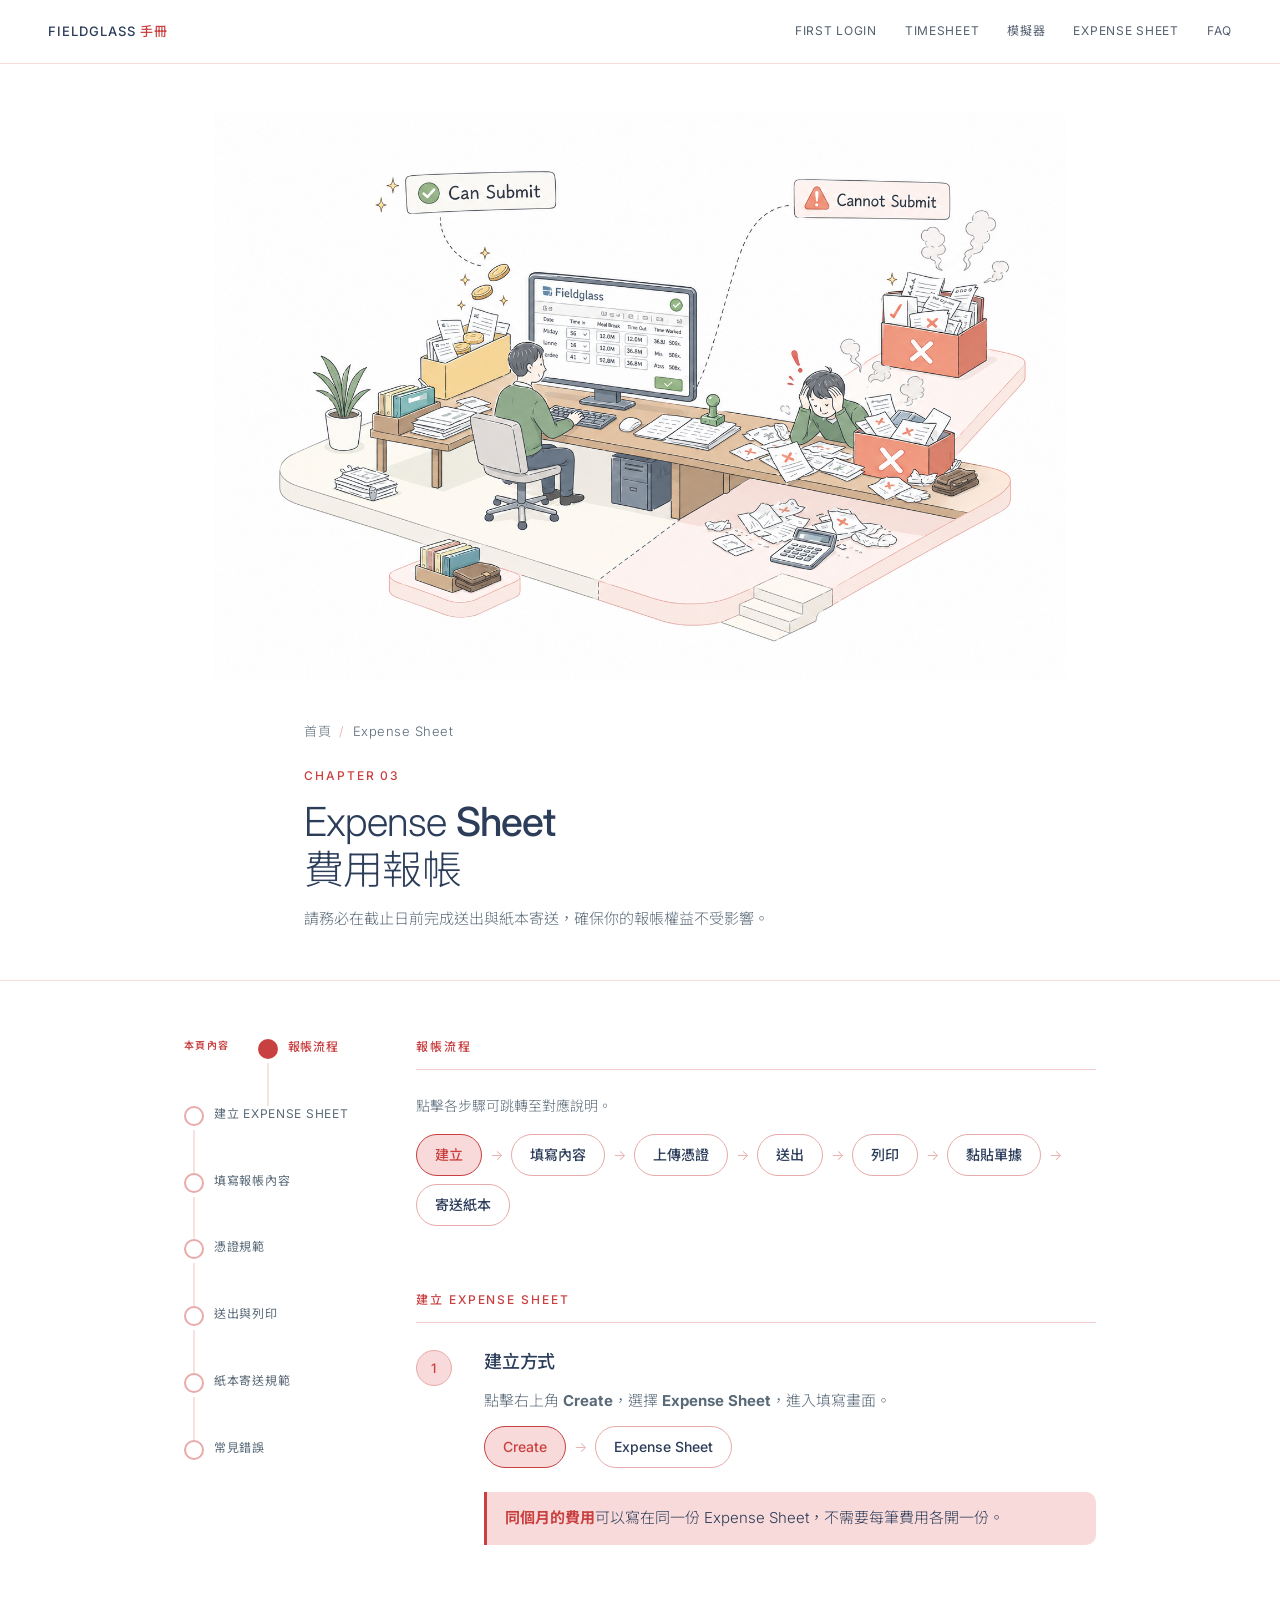
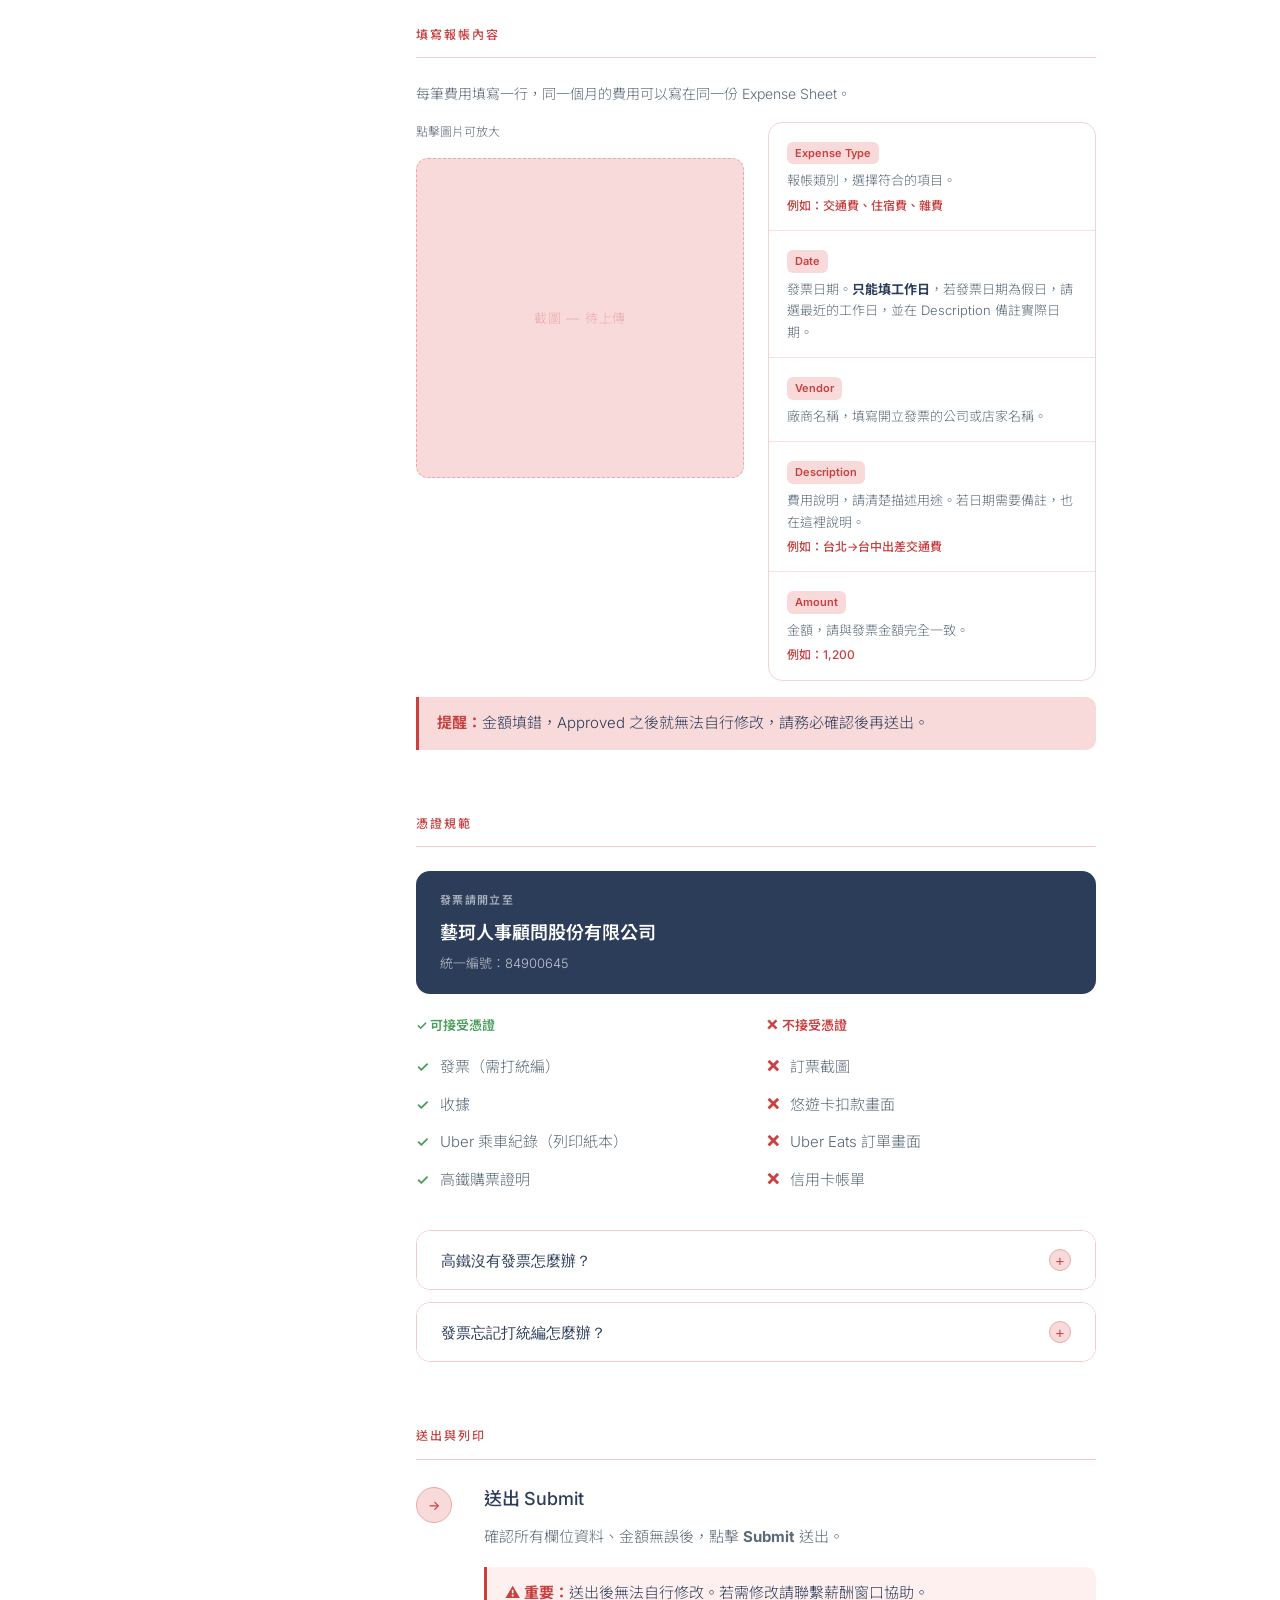
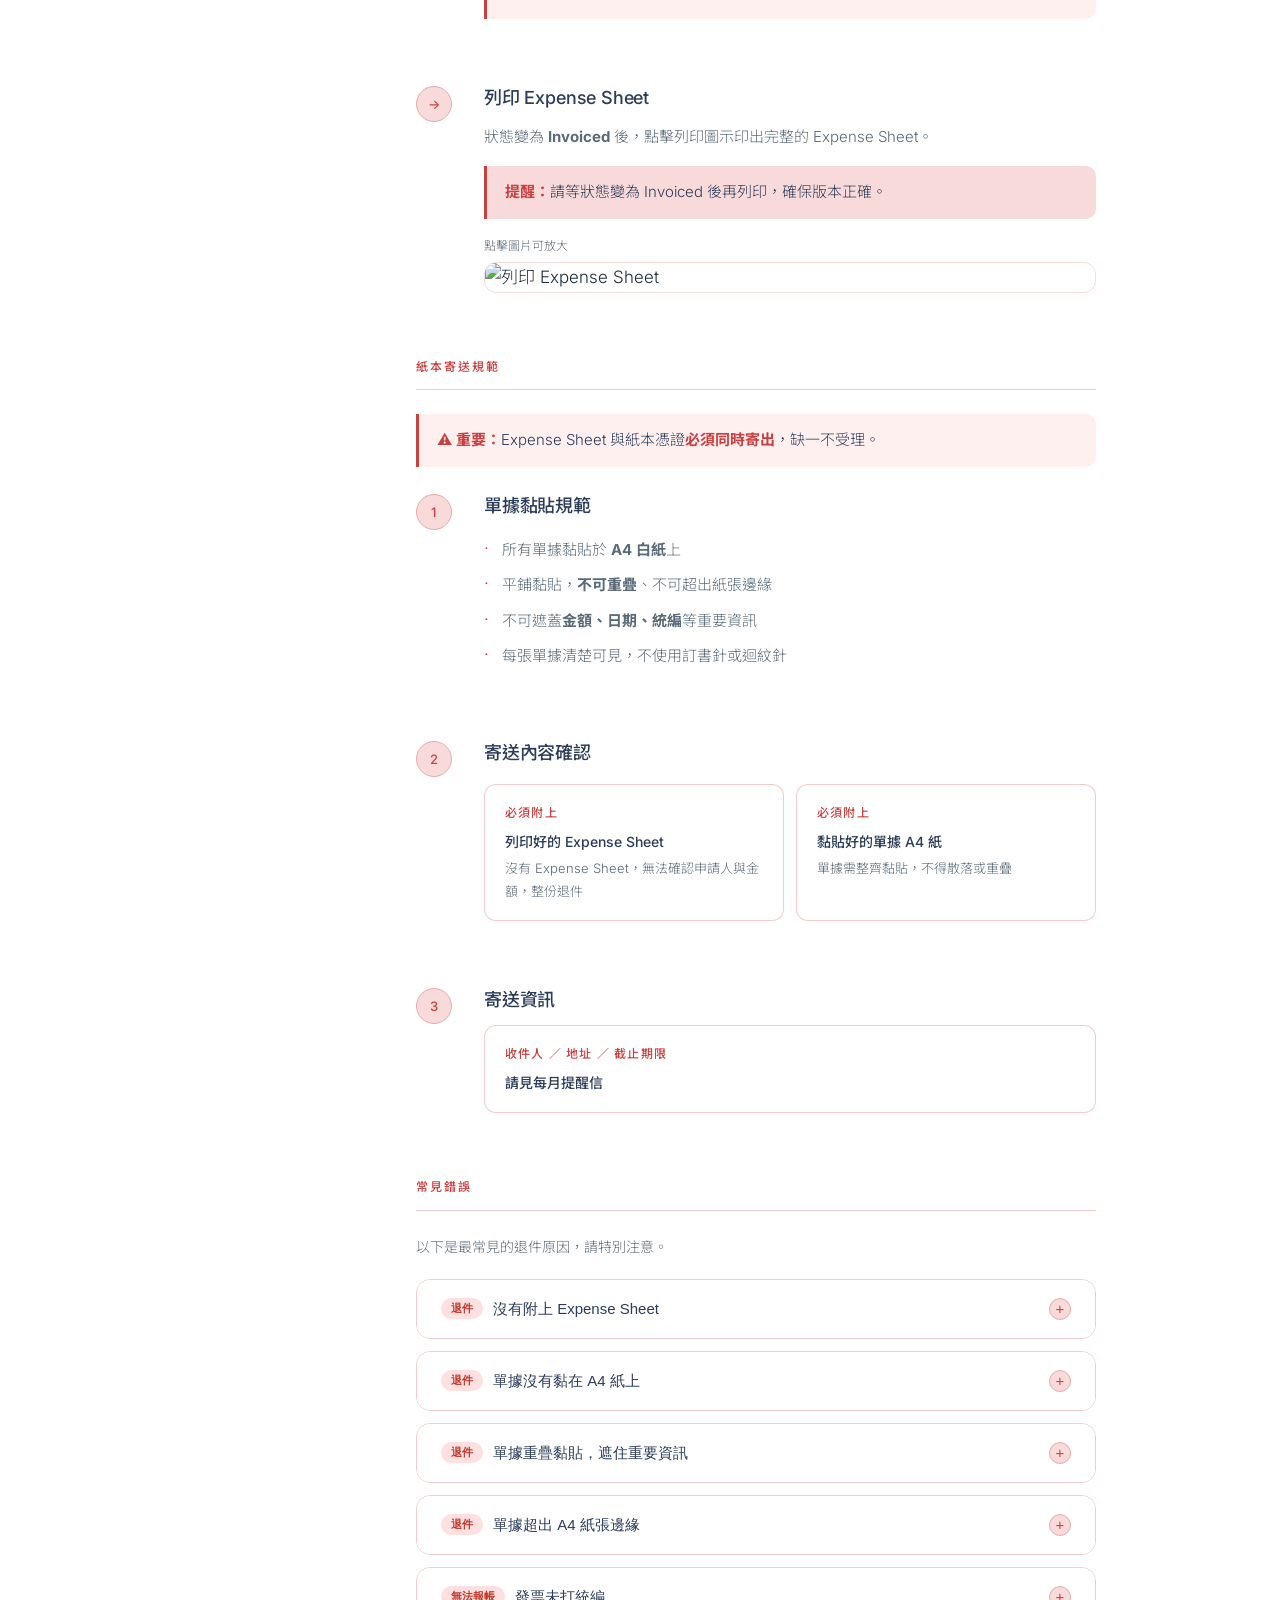
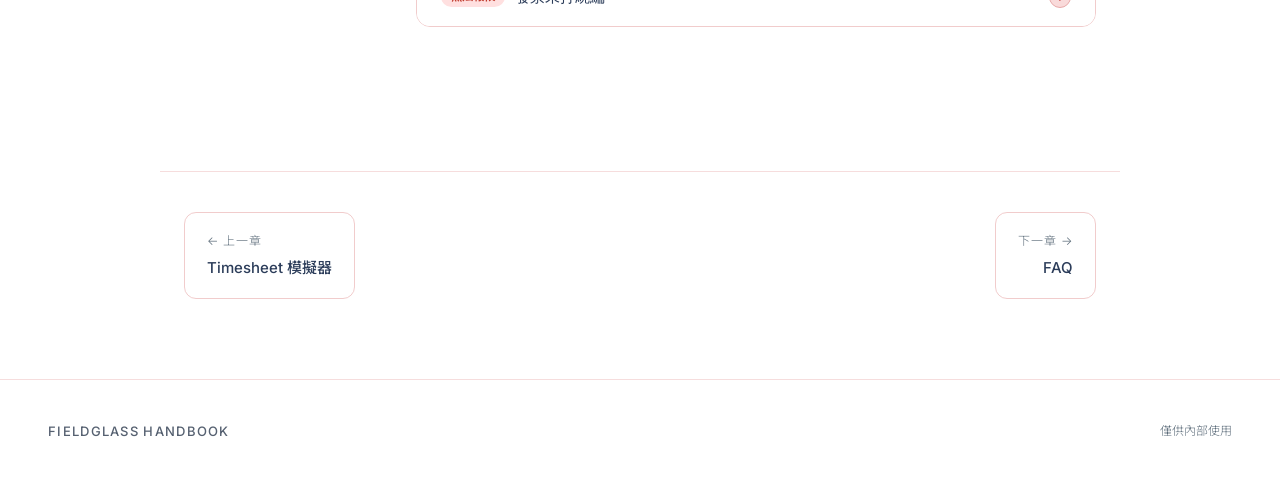
==== commit c55ca79b: "Add files via upload" ====
--- a/pages/expense.html
+++ b/pages/expense.html
@@ -12,6 +12,11 @@
     .zoom-overlay img{max-width:92vw;max-height:92vh;border-radius:10px;box-shadow:0 8px 40px rgba(0,0,0,0.5)}
     .zoomable{cursor:zoom-in;transition:transform 0.2s;border-radius:12px;display:block;border:1px solid rgba(232,170,170,0.4)}
     .zoomable:hover{transform:scale(1.015);box-shadow:0 8px 32px rgba(44,61,90,0.15)}
+    .zoom-overlay{display:none;position:fixed;inset:0;background:rgba(0,0,0,0.82);z-index:9999;align-items:center;justify-content:center;cursor:zoom-out}
+    .zoom-overlay.active{display:flex}
+    .zoom-overlay img{max-width:92vw;max-height:92vh;border-radius:10px;box-shadow:0 8px 40px rgba(0,0,0,0.5)}
+    .zoomable{cursor:zoom-in;transition:transform 0.2s;border-radius:12px;display:block;border:1px solid rgba(232,170,170,0.4)}
+    .zoomable:hover{transform:scale(1.015);box-shadow:0 8px 32px rgba(44,61,90,0.15)}
 
     /* Left sticky nav - same as timesheet */
     .exp-layout{display:grid;grid-template-columns:200px 1fr;gap:32px;max-width:960px;margin:0 auto;padding:56px 24px 80px;align-items:start}
@@ -72,6 +77,9 @@
     <img id="zoomImg" src="" alt="" />
   </div>
 
+  <div class="zoom-overlay" id="zoomOverlay" onclick="closeZoom()">
+    <img id="zoomImg" src="" alt="" />
+  </div>
   <header>
     <a class="logo" href="../index.html">Fieldglass <span>手冊</span></a>
     <nav>
@@ -143,7 +151,9 @@
               <span class="flow-arrow-h">→</span>
               <div class="flow-bubble-h">Expense Sheet</div>
             </div>
-            <div class="img-placeholder" style="margin-top:16px">截圖 — 待上傳</div>
+            <div class="note" style="margin-top:16px">
+              <strong>同個月的費用</strong>可以寫在同一份 Expense Sheet，不需要每筆費用各開一份。
+            </div>
           </div>
         </div>
       </div>
@@ -241,7 +251,7 @@
             <span class="accordion-icon">+</span>
           </button>
           <div class="accordion-body">
-            <div class="accordion-body-inner">說明內容待填入，請聯繫薪酬窗口協助處理。</div>
+            <div class="accordion-body-inner">此筆費用將列入應稅，請務必在消費時要求廠商開立統編 <strong>84900645</strong> 的發票。</div>
           </div>
         </div>
       </div>
@@ -258,7 +268,6 @@
             <div class="note" style="background:#fff0f0;border-color:var(--red-accent)">
               <strong>⚠️ 重要：</strong>送出後無法自行修改。若需修改請聯繫薪酬窗口協助。
             </div>
-            <div class="img-placeholder" style="margin-top:16px">截圖 — 待上傳</div>
           </div>
         </div>
 
@@ -266,11 +275,12 @@
           <div class="step-num">→</div>
           <div class="step-body">
             <h3>列印 Expense Sheet</h3>
-            <p>狀態變為 <strong>Approved</strong> 後，點擊列印圖示印出完整的 Expense Sheet。</p>
+            <p>狀態變為 <strong>Invoiced</strong> 後，點擊列印圖示印出完整的 Expense Sheet。</p>
             <div class="note">
-              <strong>提醒：</strong>請等狀態變為 Approved 後再列印，確保版本正確。
-            </div>
-            <div class="img-placeholder" style="margin-top:16px">截圖 — 待上傳</div>
+              <strong>提醒：</strong>請等狀態變為 Invoiced 後再列印，確保版本正確。
+            </div>
+            <p style="font-size:12px;color:var(--text-sub);margin:12px 0 6px">點擊圖片可放大</p>
+            <img src="../images/screenshots/expense-print.png" alt="列印 Expense Sheet" class="zoomable" onclick="openZoom(this)" style="width:100%" />
           </div>
         </div>
       </div>
@@ -292,7 +302,6 @@
               <li>平鋪黏貼，<strong>不可重疊</strong>、不可超出紙張邊緣</li>
               <li>不可遮蓋<strong>金額、日期、統編</strong>等重要資訊</li>
               <li>每張單據清楚可見，不使用訂書針或迴紋針</li>
-              <li>在單據上或旁邊寫上<strong>申請人姓名</strong></li>
             </ul>
           </div>
         </div>
@@ -342,7 +351,7 @@
             <div class="error-body-inner">
               沒有 Expense Sheet，我們無法知道是誰申請、對應哪些費用，<strong>整份退件</strong>。<br><br>
               Expense Sheet 和單據必須一起寄出，缺一不受理。
-              <div class="img-placeholder" style="margin-top:12px">錯誤示範截圖 — 待上傳</div>
+              
             </div>
           </div>
         </div>
@@ -356,7 +365,7 @@
             <div class="error-body-inner">
               單據散落或只用迴紋針夾，在郵寄過程中容易遺失，也難以核對金額。<br><br>
               請將所有單據平整黏貼於 A4 白紙上再寄出。
-              <div class="img-placeholder" style="margin-top:12px">錯誤示範截圖 — 待上傳</div>
+              
             </div>
           </div>
         </div>
@@ -370,7 +379,7 @@
             <div class="error-body-inner">
               金額、日期、統編被遮住，我們無法核對，<strong>會退件要求重新整理</strong>。<br><br>
               每張單據必須清楚可見，不可相互重疊。
-              <div class="img-placeholder" style="margin-top:12px">錯誤示範截圖 — 待上傳</div>
+              
             </div>
           </div>
         </div>
@@ -384,7 +393,7 @@
             <div class="error-body-inner">
               超出紙張的部分在郵寄過程中容易折損或遺失。<br><br>
               請確認所有單據都在 A4 紙張範圍內，若單據過大請折疊後再黏貼。
-              <div class="img-placeholder" style="margin-top:12px">錯誤示範截圖 — 待上傳</div>
+              
             </div>
           </div>
         </div>
@@ -398,7 +407,7 @@
             <div class="error-body-inner">
               未打統編的發票視同個人消費，<strong>無法作為公司報帳憑證</strong>。<br><br>
               請務必在消費時要求廠商開立統編 <strong>84900645</strong> 的發票。若已開立忘記打統編，請聯繫薪酬窗口確認處理方式。
-              <div class="img-placeholder" style="margin-top:12px">錯誤示範截圖 — 待上傳</div>
+              
             </div>
           </div>
         </div>
@@ -424,6 +433,9 @@
     function closeZoom(){document.getElementById("zoomOverlay").classList.remove("active")}
     document.addEventListener("keydown",e=>{if(e.key==="Escape")closeZoom()});
 
+    function openZoom(img){document.getElementById("zoomImg").src=img.src;document.getElementById("zoomOverlay").classList.add("active")}
+    function closeZoom(){document.getElementById("zoomOverlay").classList.remove("active")}
+    document.addEventListener("keydown",e=>{if(e.key==="Escape")closeZoom()});
     function toggleError(btn){
       const acc=btn.closest(".error-accordion");
       const body=acc.querySelector(".error-body");
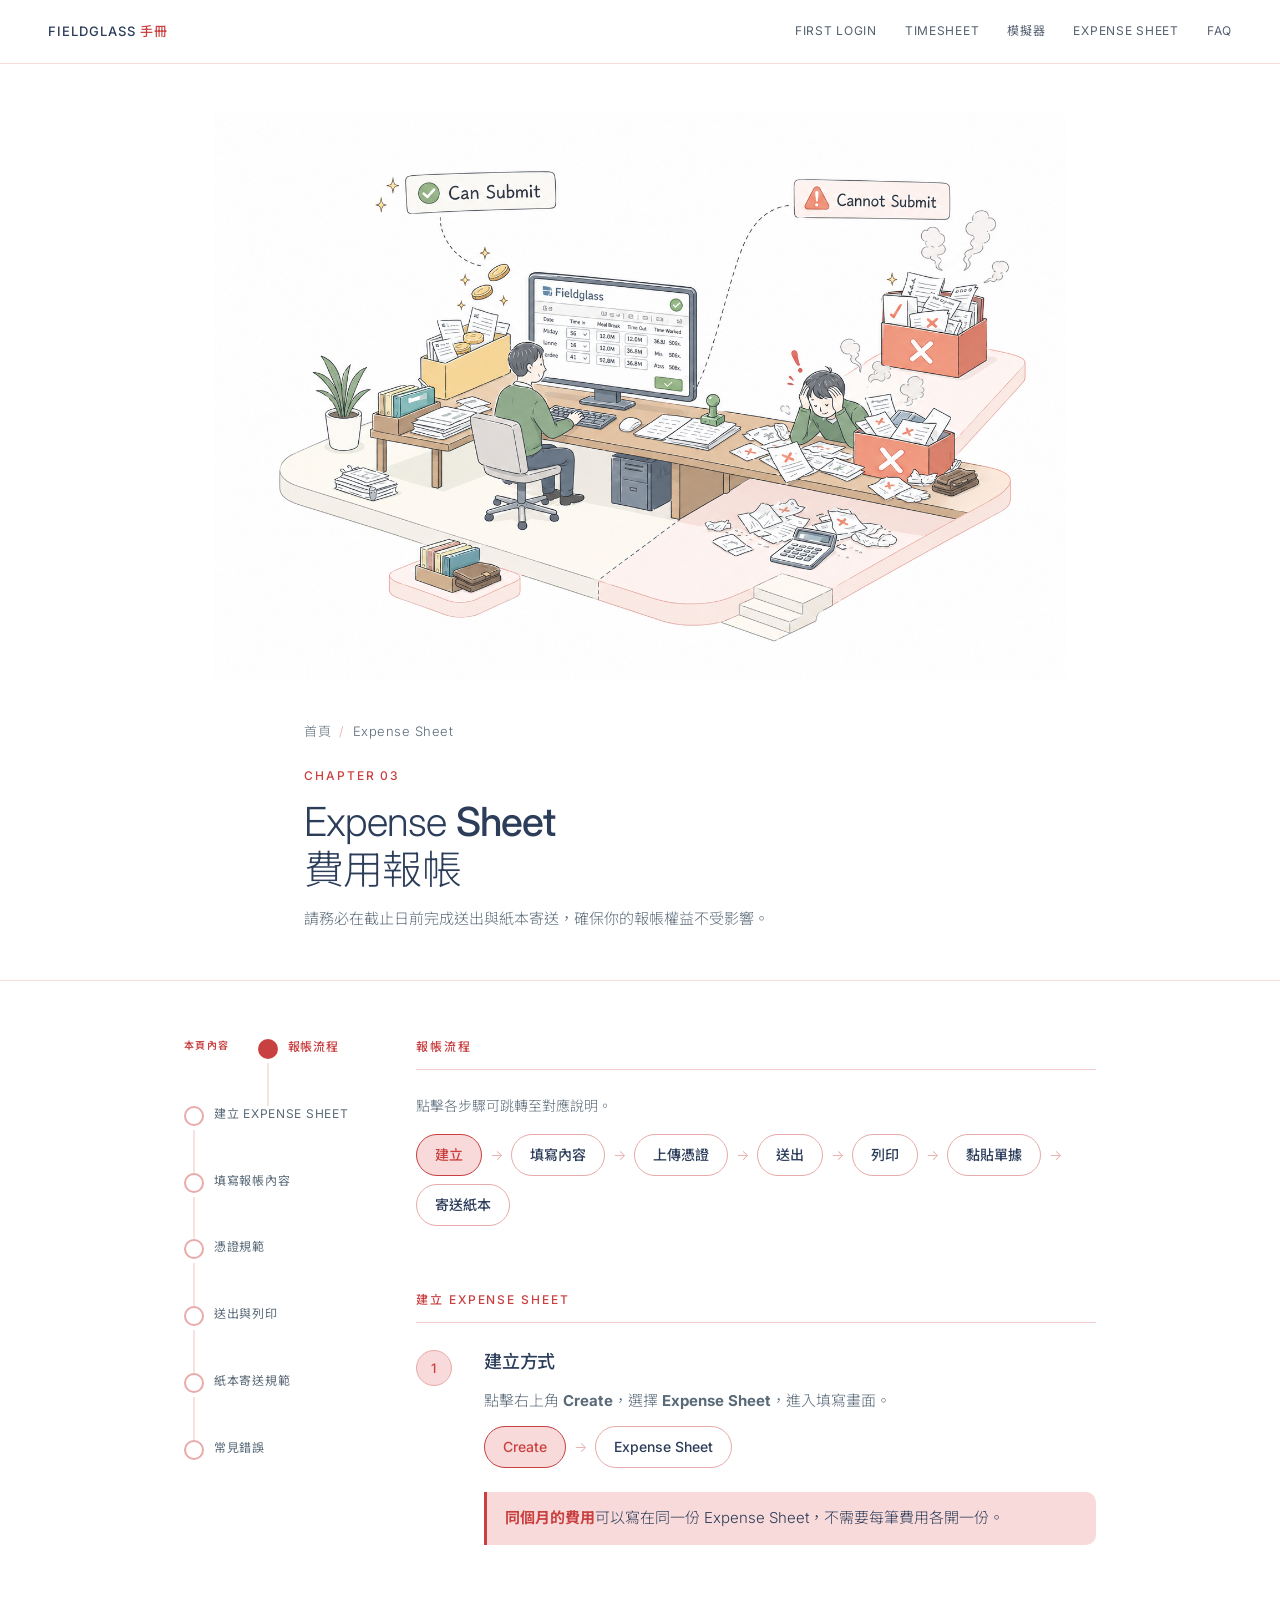
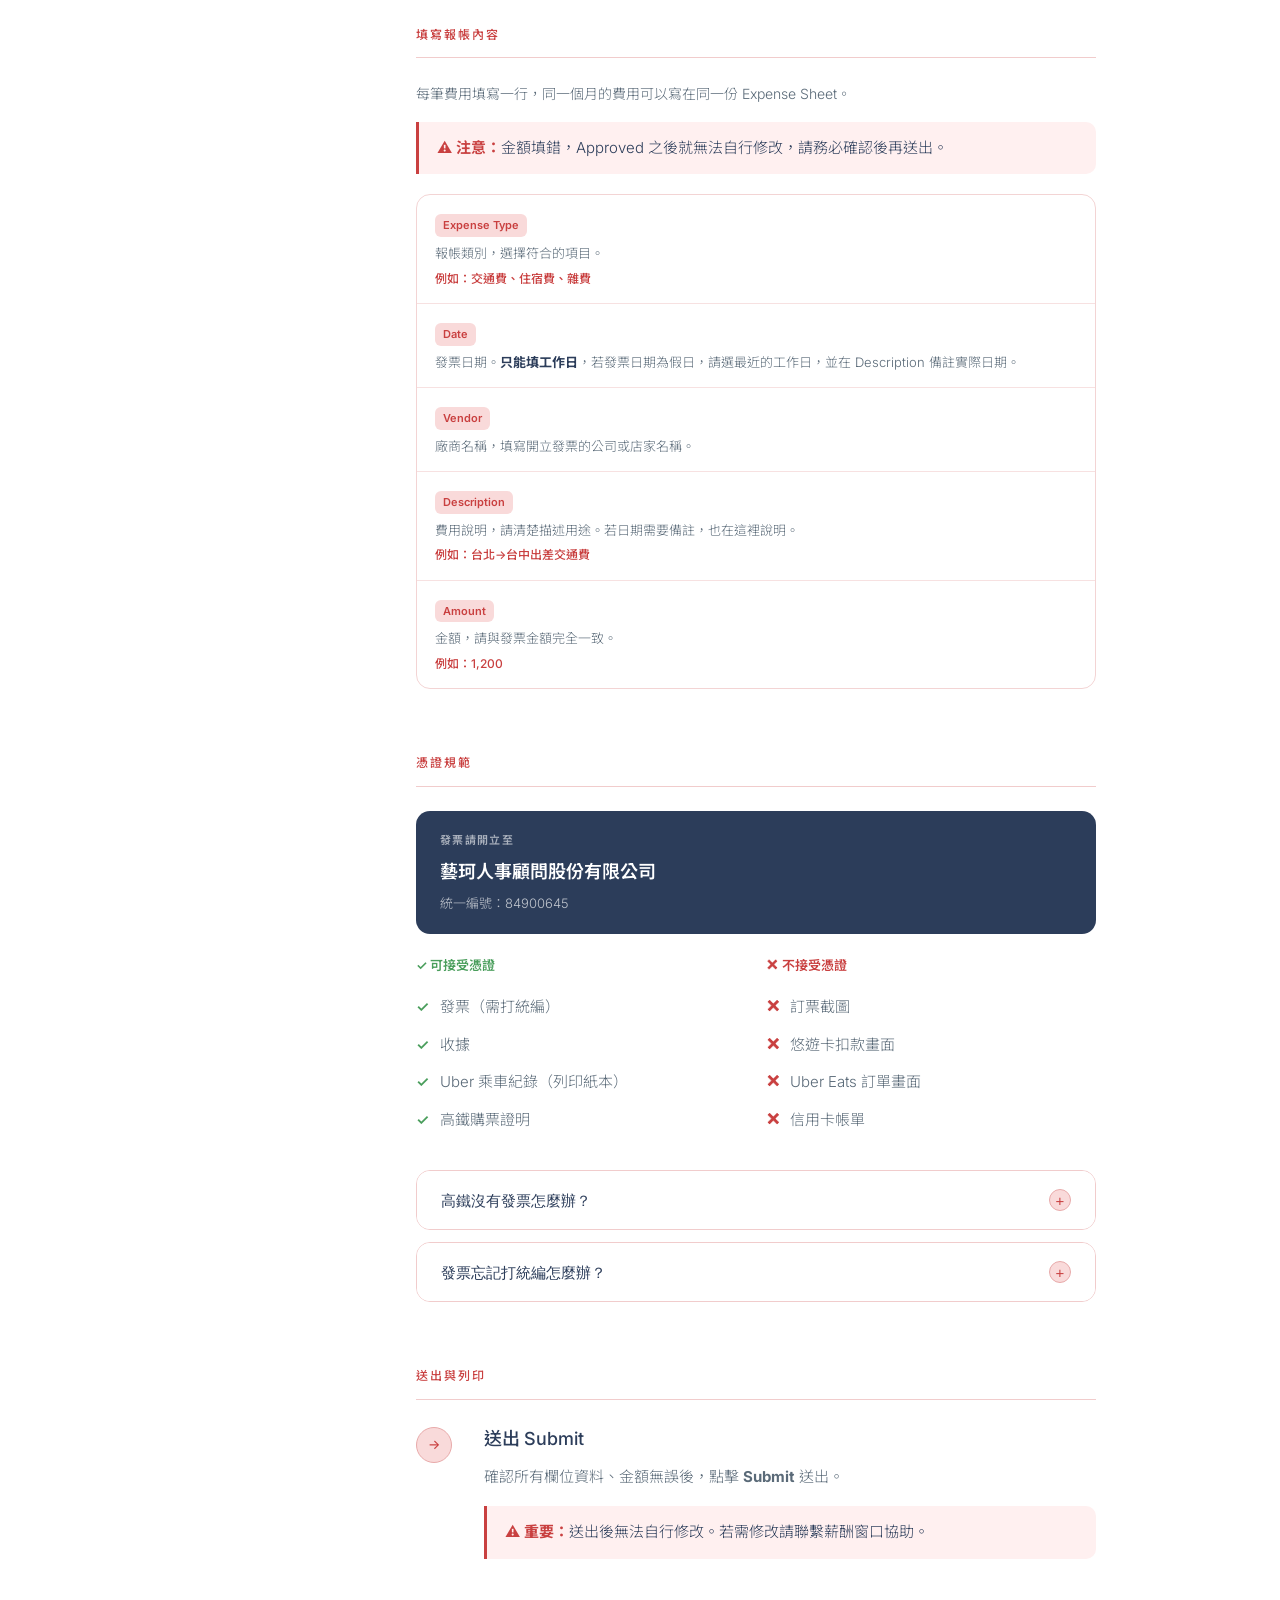
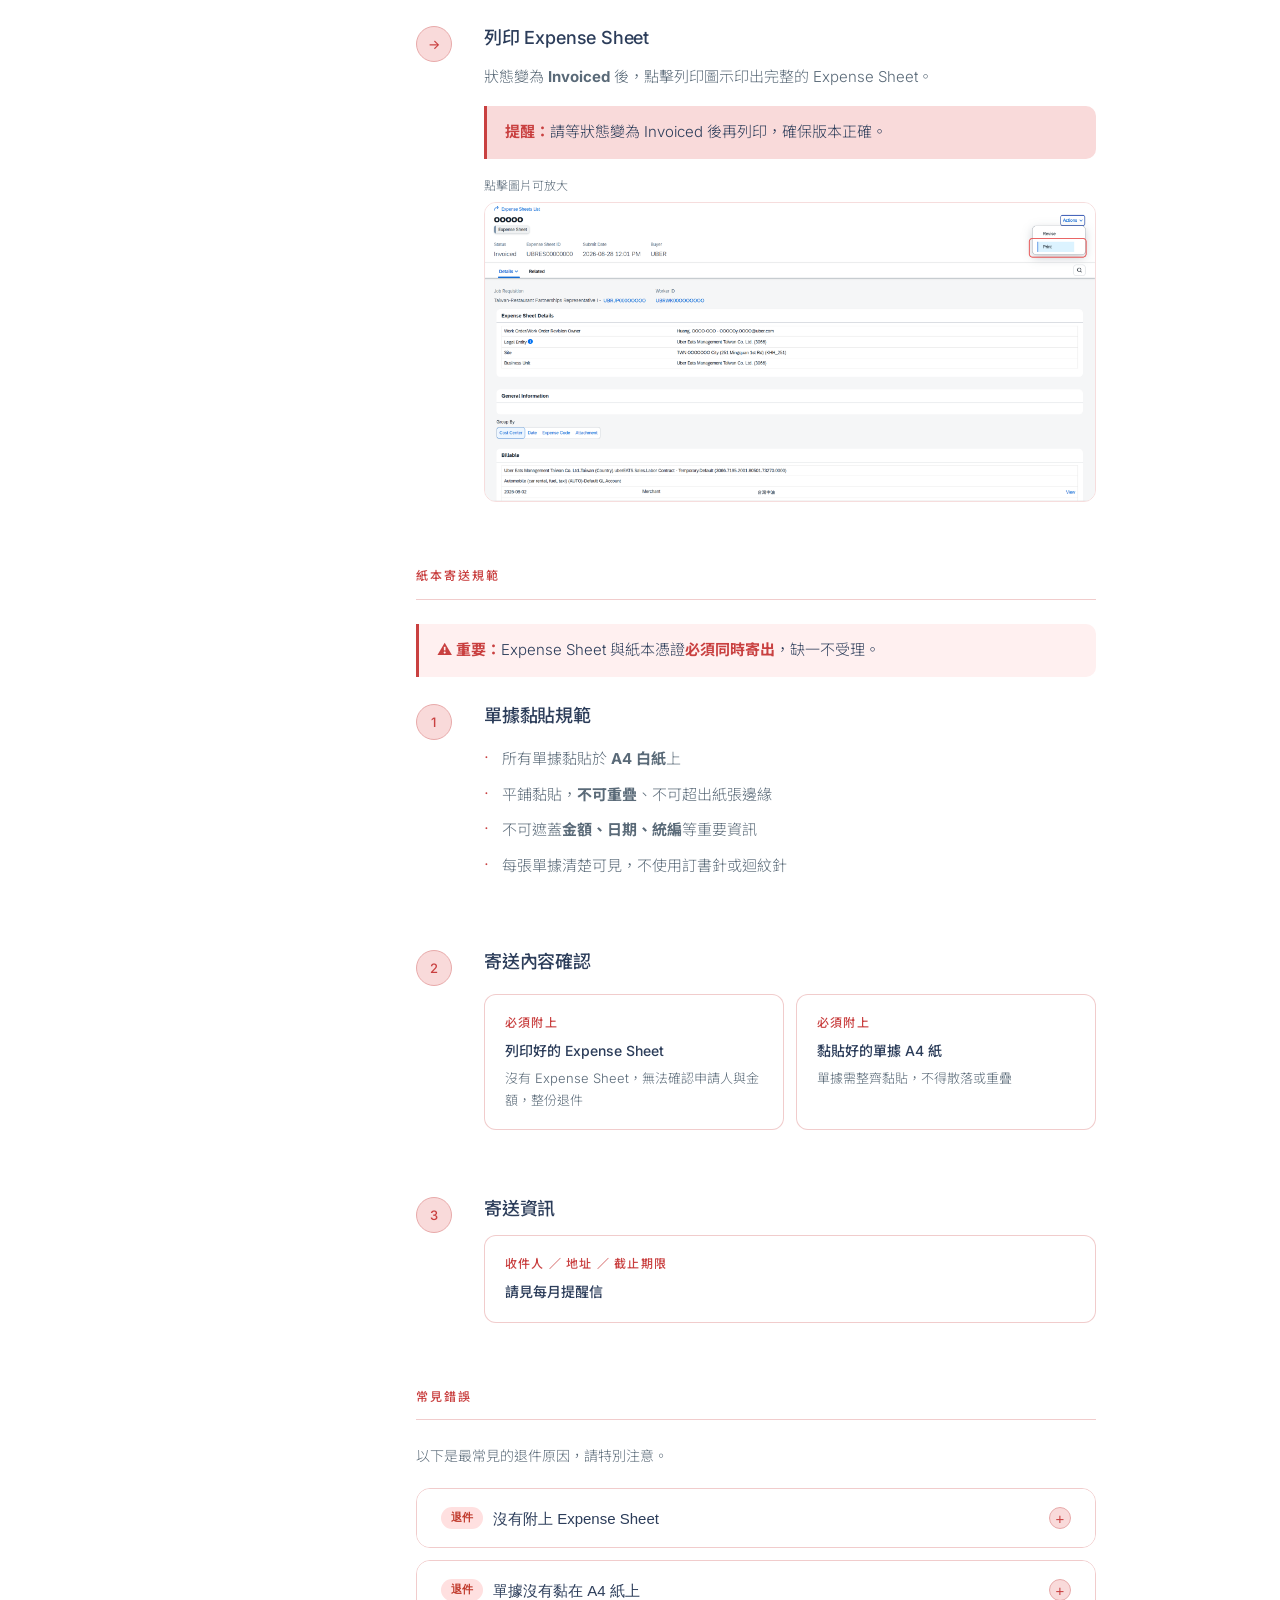
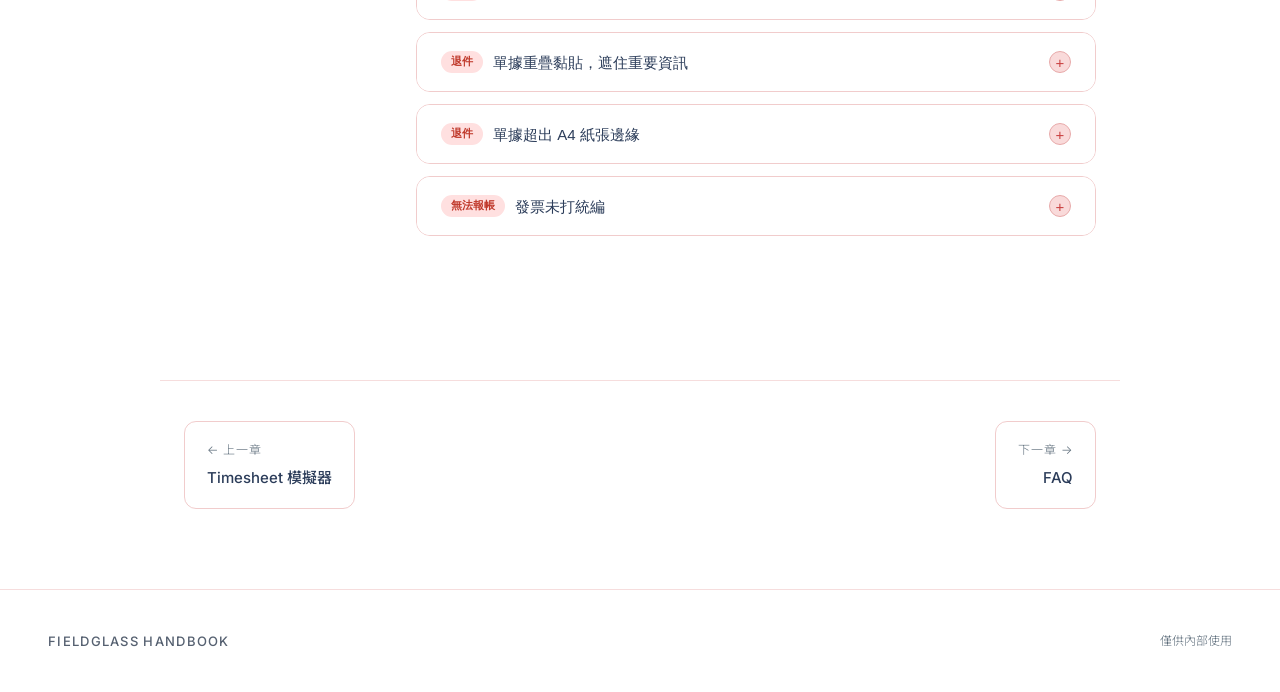
==== commit 10fc5c5a: "Add files via upload" ====
--- a/pages/expense.html
+++ b/pages/expense.html
@@ -162,39 +162,33 @@
       <div class="content-section" id="section-fill">
         <p class="section-label">填寫報帳內容</p>
         <p style="font-size:14px;color:var(--text-sub);margin-bottom:16px">每筆費用填寫一行，同一個月的費用可以寫在同一份 Expense Sheet。</p>
-        <div class="side-layout">
-          <div>
-            <p style="font-size:12px;color:var(--text-sub);margin-bottom:6px">點擊圖片可放大</p>
-            <div class="img-placeholder" style="min-height:320px">截圖 — 待上傳</div>
-          </div>
-          <div class="field-list">
-            <div class="field-item">
-              <div class="field-tag">Expense Type</div>
-              <div class="field-desc">報帳類別，選擇符合的項目。</div>
-              <div class="field-example">例如：交通費、住宿費、雜費</div>
-            </div>
-            <div class="field-item">
-              <div class="field-tag">Date</div>
-              <div class="field-desc">發票日期。<strong>只能填工作日</strong>，若發票日期為假日，請選最近的工作日，並在 Description 備註實際日期。</div>
-            </div>
-            <div class="field-item">
-              <div class="field-tag">Vendor</div>
-              <div class="field-desc">廠商名稱，填寫開立發票的公司或店家名稱。</div>
-            </div>
-            <div class="field-item">
-              <div class="field-tag">Description</div>
-              <div class="field-desc">費用說明，請清楚描述用途。若日期需要備註，也在這裡說明。</div>
-              <div class="field-example">例如：台北→台中出差交通費</div>
-            </div>
-            <div class="field-item">
-              <div class="field-tag">Amount</div>
-              <div class="field-desc">金額，請與發票金額完全一致。</div>
-              <div class="field-example">例如：1,200</div>
-            </div>
-          </div>
-        </div>
-        <div class="note" style="margin-top:16px">
-          <strong>提醒：</strong>金額填錯，Approved 之後就無法自行修改，請務必確認後再送出。
+        <div class="note" style="background:#fff0f0;border-color:var(--red-accent);margin-bottom:20px">
+          <strong>⚠️ 注意：</strong>金額填錯，Approved 之後就無法自行修改，請務必確認後再送出。
+        </div>
+        <div class="field-list">
+          <div class="field-item">
+            <div class="field-tag">Expense Type</div>
+            <div class="field-desc">報帳類別，選擇符合的項目。</div>
+            <div class="field-example">例如：交通費、住宿費、雜費</div>
+          </div>
+          <div class="field-item">
+            <div class="field-tag">Date</div>
+            <div class="field-desc">發票日期。<strong>只能填工作日</strong>，若發票日期為假日，請選最近的工作日，並在 Description 備註實際日期。</div>
+          </div>
+          <div class="field-item">
+            <div class="field-tag">Vendor</div>
+            <div class="field-desc">廠商名稱，填寫開立發票的公司或店家名稱。</div>
+          </div>
+          <div class="field-item">
+            <div class="field-tag">Description</div>
+            <div class="field-desc">費用說明，請清楚描述用途。若日期需要備註，也在這裡說明。</div>
+            <div class="field-example">例如：台北→台中出差交通費</div>
+          </div>
+          <div class="field-item">
+            <div class="field-tag">Amount</div>
+            <div class="field-desc">金額，請與發票金額完全一致。</div>
+            <div class="field-example">例如：1,200</div>
+          </div>
         </div>
       </div>
 
